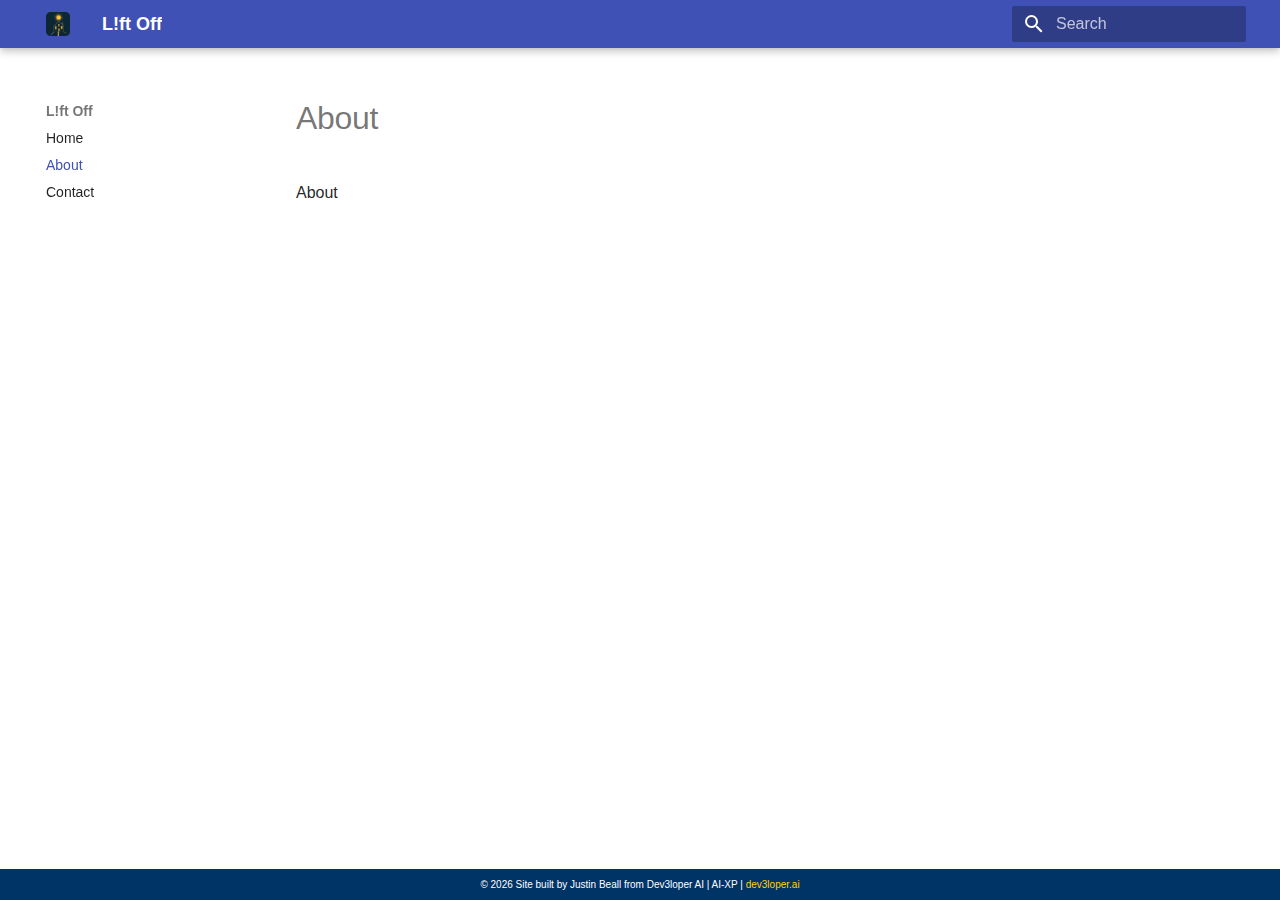
==== about/index.html @ d112f7d1 "Deployed b961b07 with MkDocs version: 1.6.1" ====
<!doctype html><html class=no-js lang=en><meta charset=utf-8><meta content="width=device-width,initial-scale=1" name=viewport><meta content=About name=description><meta content="Justin Beall" name=author><link href=https://dev3l.github.io/lift-off/about/ rel=canonical><link href=.. rel=prev><link href=../contact/ rel=next><link href=../images/favicon.png rel=icon><meta content="mkdocs-1.6.1, mkdocs-material-9.5.46" name=generator><title>About - L!ft Off</title><link href=../assets/stylesheets/main.6f8fc17f.min.css rel=stylesheet><link href=../assets/stylesheets/palette.06af60db.min.css rel=stylesheet><link crossorigin href=https://fonts.gstatic.com rel=preconnect><link href="https://fonts.googleapis.com/css?family=<tbd>:300,300i,400,400i,700,700i%7CRoboto+Mono:400,400i,700,700i&display=fallback" rel=stylesheet><style>:root{--md-text-font:"<tbd>";--md-code-font:"Roboto Mono"}</style><link href=../stylesheets/extra.css rel=stylesheet><script>__md_scope=new URL("..",location),__md_hash=e=>[...e].reduce(((e,_)=>(e<<5)-e+_.charCodeAt(0)),0),__md_get=(e,_=localStorage,t=__md_scope)=>JSON.parse(_.getItem(t.pathname+"."+e)),__md_set=(e,_,t=localStorage,a=__md_scope)=>{try{t.setItem(a.pathname+"."+e,JSON.stringify(_))}catch(e){}}</script><meta content=About name=title><link href=https://cdnjs.cloudflare.com/ajax/libs/font-awesome/6.4.2/css/all.min.css rel=stylesheet><meta content=website property=og:type><meta content=https://dev3l.github.io/lift-off/about property=og:url><meta content=About property=og:title><meta content=About property=og:description><meta content=summary_large_image property=twitter:card><meta content=https://dev3l.github.io/lift-off/about property=twitter:url><meta content=About property=twitter:title><meta content=About property=twitter:description><script type=application/ld+json>{"@context": "https://schema.org", "@type": "Article", "headline": "About", "image": [], "datePublished": "2024-11-29 05:18:40 -0500", "dateModified": "2024-11-29 05:18:40 -0500", "author": [{"@type": "Organization", "name": "Ultralytics", "url": "https://ultralytics.com/"}], "abstract": "About"}</script><body data-md-color-primary="<tbd>-(red,-pink,purple,deep-purple,indigo,blue,light-blue,cyan,teal,green,light-green,lime,yellow,amber,orange,deep-orange,brown,grey,blue-grey,black,-white)" data-md-color-scheme="<tbd>" data-md-color-accent=indigo dir=ltr><input autocomplete=off class=md-toggle data-md-toggle=drawer id=__drawer type=checkbox><input autocomplete=off class=md-toggle data-md-toggle=search id=__search type=checkbox><label class=md-overlay for=__drawer></label><div data-md-component=skip></div><div data-md-component=announce></div><header class="md-header md-header--shadow" data-md-component=header><nav class="md-header__inner md-grid" aria-label=Header><a aria-label="L!ft Off" class="md-header__button md-logo" title="L!ft Off" data-md-component=logo href=..> <img alt=logo src=../images/logo.png> </a><label class="md-header__button md-icon" for=__drawer><svg viewbox="0 0 24 24" xmlns=http://www.w3.org/2000/svg><path d="M3 6h18v2H3zm0 5h18v2H3zm0 5h18v2H3z"></path></svg></label><div class=md-header__title data-md-component=header-title><div class=md-header__ellipsis><div class=md-header__topic><span class=md-ellipsis> L!ft Off </span></div><div class=md-header__topic data-md-component=header-topic><span class=md-ellipsis> About </span></div></div></div><label class="md-header__button md-icon" for=__search><svg viewbox="0 0 24 24" xmlns=http://www.w3.org/2000/svg><path d="M9.5 3A6.5 6.5 0 0 1 16 9.5c0 1.61-.59 3.09-1.56 4.23l.27.27h.79l5 5-1.5 1.5-5-5v-.79l-.27-.27A6.52 6.52 0 0 1 9.5 16 6.5 6.5 0 0 1 3 9.5 6.5 6.5 0 0 1 9.5 3m0 2C7 5 5 7 5 9.5S7 14 9.5 14 14 12 14 9.5 12 5 9.5 5"></path></svg></label><div class=md-search data-md-component=search role=dialog><label class=md-search__overlay for=__search></label><div class=md-search__inner role=search><form class=md-search__form name=search><input aria-label=Search autocapitalize=off autocomplete=off autocorrect=off class=md-search__input data-md-component=search-query name=query placeholder=Search required spellcheck=false type=text><label class="md-search__icon md-icon" for=__search><svg viewbox="0 0 24 24" xmlns=http://www.w3.org/2000/svg><path d="M9.5 3A6.5 6.5 0 0 1 16 9.5c0 1.61-.59 3.09-1.56 4.23l.27.27h.79l5 5-1.5 1.5-5-5v-.79l-.27-.27A6.52 6.52 0 0 1 9.5 16 6.5 6.5 0 0 1 3 9.5 6.5 6.5 0 0 1 9.5 3m0 2C7 5 5 7 5 9.5S7 14 9.5 14 14 12 14 9.5 12 5 9.5 5"></path></svg> <svg viewbox="0 0 24 24" xmlns=http://www.w3.org/2000/svg><path d="M20 11v2H8l5.5 5.5-1.42 1.42L4.16 12l7.92-7.92L13.5 5.5 8 11z"></path></svg></label><nav aria-label=Search class=md-search__options><button class="md-search__icon md-icon" aria-label=Clear tabindex=-1 title=Clear type=reset><svg viewbox="0 0 24 24" xmlns=http://www.w3.org/2000/svg><path d="M19 6.41 17.59 5 12 10.59 6.41 5 5 6.41 10.59 12 5 17.59 6.41 19 12 13.41 17.59 19 19 17.59 13.41 12z"></path></svg></button></nav></form><div class=md-search__output><div class=md-search__scrollwrap data-md-scrollfix tabindex=0><div class=md-search-result data-md-component=search-result><div class=md-search-result__meta>Initializing search</div><ol class=md-search-result__list role=presentation></ol></div></div></div></div></div></nav></header><div class=md-container data-md-component=container><main class=md-main data-md-component=main><div class="md-main__inner md-grid"><div class="md-sidebar md-sidebar--primary" data-md-component=sidebar data-md-type=navigation><div class=md-sidebar__scrollwrap><div class=md-sidebar__inner><nav class="md-nav md-nav--primary" aria-label=Navigation data-md-level=0><label class=md-nav__title for=__drawer><a aria-label="L!ft Off" class="md-nav__button md-logo" title="L!ft Off" data-md-component=logo href=..> <img alt=logo src=../images/logo.png> </a> L!ft Off</label><ul class=md-nav__list data-md-scrollfix><li class=md-nav__item><a class=md-nav__link href=..> <span class=md-ellipsis> Home </span> </a><li class="md-nav__item md-nav__item--active"><input class="md-nav__toggle md-toggle" id=__toc type=checkbox> <a class="md-nav__link md-nav__link--active" href=./> <span class=md-ellipsis> About </span> </a><li class=md-nav__item><a class=md-nav__link href=../contact/> <span class=md-ellipsis> Contact </span> </a></ul></nav></div></div></div><div class="md-sidebar md-sidebar--secondary" data-md-component=sidebar data-md-type=toc><div class=md-sidebar__scrollwrap><div class=md-sidebar__inner><nav aria-label="Table of contents" class="md-nav md-nav--secondary"></nav></div></div></div><div class=md-content data-md-component=content><article class="md-content__inner md-typeset"><h1>About</h1><p>About<div class=share-buttons><button class="share-button hover-item" onclick="window.open('https://twitter.com/intent/tweet?url=https://dev3l.github.io/lift-off/about', 'TwitterShare', 'width=550,height=680,menubar=no,toolbar=no'); return false;"><i class="fa-brands fa-x-twitter"></i> Tweet</button><button class="share-button hover-item linkedin" onclick="window.open('https://www.linkedin.com/shareArticle?url=https://dev3l.github.io/lift-off/about', 'LinkedinShare', 'width=550,height=730,menubar=no,toolbar=no'); return false;"><i class="fa-brands fa-linkedin-in"></i> Share</button></div></article></div><script>var target=document.getElementById(location.hash.slice(1));target&&target.name&&(target.checked=target.name.startsWith("__tabbed_"))</script></div></main><footer class=md-footer><div class="md-footer-meta md-typeset"><div class="md-footer-meta__inner md-grid"><div class=md-copyright>Made with <a href=https://squidfunk.github.io/mkdocs-material/ rel=noopener target=_blank> Material for MkDocs </a></div></div></div></footer></div><div class=md-dialog data-md-component=dialog><div class="md-dialog__inner md-typeset"></div></div><script id=__config type=application/json>{"base": "..", "features": [], "search": "../assets/javascripts/workers/search.6ce7567c.min.js", "translations": {"clipboard.copied": "Copied to clipboard", "clipboard.copy": "Copy to clipboard", "search.result.more.one": "1 more on this page", "search.result.more.other": "# more on this page", "search.result.none": "No matching documents", "search.result.one": "1 matching document", "search.result.other": "# matching documents", "search.result.placeholder": "Type to start searching", "search.result.term.missing": "Missing", "select.version": "Select version"}}</script><script src=../assets/javascripts/bundle.83f73b43.min.js></script><script src=../overrides/footer.js></script>
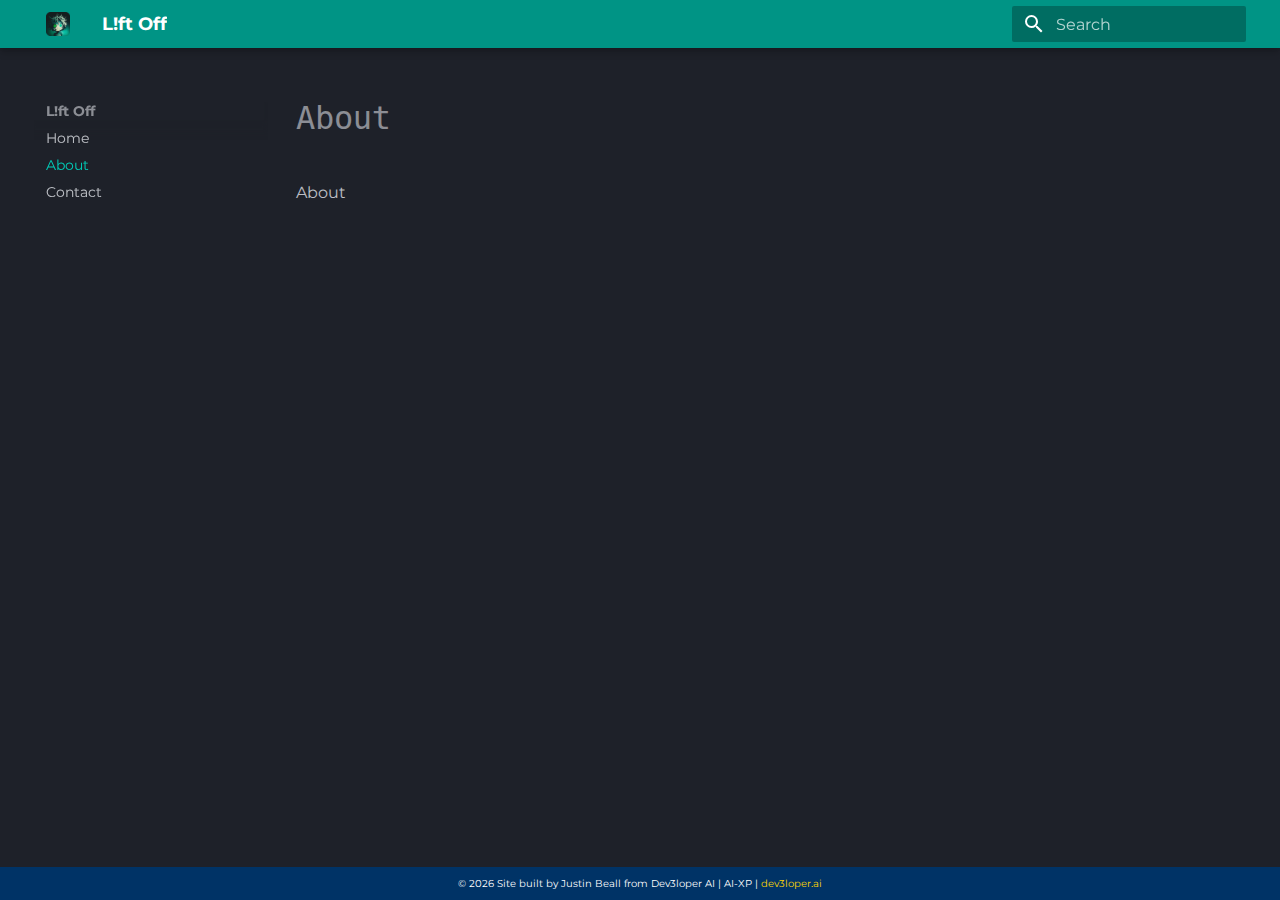
==== commit ba59ce24: "Deployed 72fd6d4 with MkDocs version: 1.6.1" ====
--- a/about/index.html
+++ b/about/index.html
@@ -1 +1 @@
-<!doctype html><html class=no-js lang=en><meta charset=utf-8><meta content="width=device-width,initial-scale=1" name=viewport><meta content=About name=description><meta content="Justin Beall" name=author><link href=https://dev3l.github.io/lift-off/about/ rel=canonical><link href=.. rel=prev><link href=../contact/ rel=next><link href=../images/favicon.png rel=icon><meta content="mkdocs-1.6.1, mkdocs-material-9.5.46" name=generator><title>About - L!ft Off</title><link href=../assets/stylesheets/main.6f8fc17f.min.css rel=stylesheet><link href=../assets/stylesheets/palette.06af60db.min.css rel=stylesheet><link crossorigin href=https://fonts.gstatic.com rel=preconnect><link href="https://fonts.googleapis.com/css?family=<tbd>:300,300i,400,400i,700,700i%7CRoboto+Mono:400,400i,700,700i&display=fallback" rel=stylesheet><style>:root{--md-text-font:"<tbd>";--md-code-font:"Roboto Mono"}</style><link href=../stylesheets/extra.css rel=stylesheet><script>__md_scope=new URL("..",location),__md_hash=e=>[...e].reduce(((e,_)=>(e<<5)-e+_.charCodeAt(0)),0),__md_get=(e,_=localStorage,t=__md_scope)=>JSON.parse(_.getItem(t.pathname+"."+e)),__md_set=(e,_,t=localStorage,a=__md_scope)=>{try{t.setItem(a.pathname+"."+e,JSON.stringify(_))}catch(e){}}</script><meta content=About name=title><link href=https://cdnjs.cloudflare.com/ajax/libs/font-awesome/6.4.2/css/all.min.css rel=stylesheet><meta content=website property=og:type><meta content=https://dev3l.github.io/lift-off/about property=og:url><meta content=About property=og:title><meta content=About property=og:description><meta content=summary_large_image property=twitter:card><meta content=https://dev3l.github.io/lift-off/about property=twitter:url><meta content=About property=twitter:title><meta content=About property=twitter:description><script type=application/ld+json>{"@context": "https://schema.org", "@type": "Article", "headline": "About", "image": [], "datePublished": "2024-11-29 05:18:40 -0500", "dateModified": "2024-11-29 05:18:40 -0500", "author": [{"@type": "Organization", "name": "Ultralytics", "url": "https://ultralytics.com/"}], "abstract": "About"}</script><body data-md-color-primary="<tbd>-(red,-pink,purple,deep-purple,indigo,blue,light-blue,cyan,teal,green,light-green,lime,yellow,amber,orange,deep-orange,brown,grey,blue-grey,black,-white)" data-md-color-scheme="<tbd>" data-md-color-accent=indigo dir=ltr><input autocomplete=off class=md-toggle data-md-toggle=drawer id=__drawer type=checkbox><input autocomplete=off class=md-toggle data-md-toggle=search id=__search type=checkbox><label class=md-overlay for=__drawer></label><div data-md-component=skip></div><div data-md-component=announce></div><header class="md-header md-header--shadow" data-md-component=header><nav class="md-header__inner md-grid" aria-label=Header><a aria-label="L!ft Off" class="md-header__button md-logo" title="L!ft Off" data-md-component=logo href=..> <img alt=logo src=../images/logo.png> </a><label class="md-header__button md-icon" for=__drawer><svg viewbox="0 0 24 24" xmlns=http://www.w3.org/2000/svg><path d="M3 6h18v2H3zm0 5h18v2H3zm0 5h18v2H3z"></path></svg></label><div class=md-header__title data-md-component=header-title><div class=md-header__ellipsis><div class=md-header__topic><span class=md-ellipsis> L!ft Off </span></div><div class=md-header__topic data-md-component=header-topic><span class=md-ellipsis> About </span></div></div></div><label class="md-header__button md-icon" for=__search><svg viewbox="0 0 24 24" xmlns=http://www.w3.org/2000/svg><path d="M9.5 3A6.5 6.5 0 0 1 16 9.5c0 1.61-.59 3.09-1.56 4.23l.27.27h.79l5 5-1.5 1.5-5-5v-.79l-.27-.27A6.52 6.52 0 0 1 9.5 16 6.5 6.5 0 0 1 3 9.5 6.5 6.5 0 0 1 9.5 3m0 2C7 5 5 7 5 9.5S7 14 9.5 14 14 12 14 9.5 12 5 9.5 5"></path></svg></label><div class=md-search data-md-component=search role=dialog><label class=md-search__overlay for=__search></label><div class=md-search__inner role=search><form class=md-search__form name=search><input aria-label=Search autocapitalize=off autocomplete=off autocorrect=off class=md-search__input data-md-component=search-query name=query placeholder=Search required spellcheck=false type=text><label class="md-search__icon md-icon" for=__search><svg viewbox="0 0 24 24" xmlns=http://www.w3.org/2000/svg><path d="M9.5 3A6.5 6.5 0 0 1 16 9.5c0 1.61-.59 3.09-1.56 4.23l.27.27h.79l5 5-1.5 1.5-5-5v-.79l-.27-.27A6.52 6.52 0 0 1 9.5 16 6.5 6.5 0 0 1 3 9.5 6.5 6.5 0 0 1 9.5 3m0 2C7 5 5 7 5 9.5S7 14 9.5 14 14 12 14 9.5 12 5 9.5 5"></path></svg> <svg viewbox="0 0 24 24" xmlns=http://www.w3.org/2000/svg><path d="M20 11v2H8l5.5 5.5-1.42 1.42L4.16 12l7.92-7.92L13.5 5.5 8 11z"></path></svg></label><nav aria-label=Search class=md-search__options><button class="md-search__icon md-icon" aria-label=Clear tabindex=-1 title=Clear type=reset><svg viewbox="0 0 24 24" xmlns=http://www.w3.org/2000/svg><path d="M19 6.41 17.59 5 12 10.59 6.41 5 5 6.41 10.59 12 5 17.59 6.41 19 12 13.41 17.59 19 19 17.59 13.41 12z"></path></svg></button></nav></form><div class=md-search__output><div class=md-search__scrollwrap data-md-scrollfix tabindex=0><div class=md-search-result data-md-component=search-result><div class=md-search-result__meta>Initializing search</div><ol class=md-search-result__list role=presentation></ol></div></div></div></div></div></nav></header><div class=md-container data-md-component=container><main class=md-main data-md-component=main><div class="md-main__inner md-grid"><div class="md-sidebar md-sidebar--primary" data-md-component=sidebar data-md-type=navigation><div class=md-sidebar__scrollwrap><div class=md-sidebar__inner><nav class="md-nav md-nav--primary" aria-label=Navigation data-md-level=0><label class=md-nav__title for=__drawer><a aria-label="L!ft Off" class="md-nav__button md-logo" title="L!ft Off" data-md-component=logo href=..> <img alt=logo src=../images/logo.png> </a> L!ft Off</label><ul class=md-nav__list data-md-scrollfix><li class=md-nav__item><a class=md-nav__link href=..> <span class=md-ellipsis> Home </span> </a><li class="md-nav__item md-nav__item--active"><input class="md-nav__toggle md-toggle" id=__toc type=checkbox> <a class="md-nav__link md-nav__link--active" href=./> <span class=md-ellipsis> About </span> </a><li class=md-nav__item><a class=md-nav__link href=../contact/> <span class=md-ellipsis> Contact </span> </a></ul></nav></div></div></div><div class="md-sidebar md-sidebar--secondary" data-md-component=sidebar data-md-type=toc><div class=md-sidebar__scrollwrap><div class=md-sidebar__inner><nav aria-label="Table of contents" class="md-nav md-nav--secondary"></nav></div></div></div><div class=md-content data-md-component=content><article class="md-content__inner md-typeset"><h1>About</h1><p>About<div class=share-buttons><button class="share-button hover-item" onclick="window.open('https://twitter.com/intent/tweet?url=https://dev3l.github.io/lift-off/about', 'TwitterShare', 'width=550,height=680,menubar=no,toolbar=no'); return false;"><i class="fa-brands fa-x-twitter"></i> Tweet</button><button class="share-button hover-item linkedin" onclick="window.open('https://www.linkedin.com/shareArticle?url=https://dev3l.github.io/lift-off/about', 'LinkedinShare', 'width=550,height=730,menubar=no,toolbar=no'); return false;"><i class="fa-brands fa-linkedin-in"></i> Share</button></div></article></div><script>var target=document.getElementById(location.hash.slice(1));target&&target.name&&(target.checked=target.name.startsWith("__tabbed_"))</script></div></main><footer class=md-footer><div class="md-footer-meta md-typeset"><div class="md-footer-meta__inner md-grid"><div class=md-copyright>Made with <a href=https://squidfunk.github.io/mkdocs-material/ rel=noopener target=_blank> Material for MkDocs </a></div></div></div></footer></div><div class=md-dialog data-md-component=dialog><div class="md-dialog__inner md-typeset"></div></div><script id=__config type=application/json>{"base": "..", "features": [], "search": "../assets/javascripts/workers/search.6ce7567c.min.js", "translations": {"clipboard.copied": "Copied to clipboard", "clipboard.copy": "Copy to clipboard", "search.result.more.one": "1 more on this page", "search.result.more.other": "# more on this page", "search.result.none": "No matching documents", "search.result.one": "1 matching document", "search.result.other": "# matching documents", "search.result.placeholder": "Type to start searching", "search.result.term.missing": "Missing", "select.version": "Select version"}}</script><script src=../assets/javascripts/bundle.83f73b43.min.js></script><script src=../overrides/footer.js></script>+<!doctype html><html class=no-js lang=en><meta charset=utf-8><meta content="width=device-width,initial-scale=1" name=viewport><meta content=About name=description><meta content="Justin Beall" name=author><link href=https://dev3l.github.io/lift-off/about/ rel=canonical><link href=.. rel=prev><link href=../contact/ rel=next><link href=../images/favicon.png rel=icon><meta content="mkdocs-1.6.1, mkdocs-material-9.5.46" name=generator><title>About - L!ft Off</title><link href=../assets/stylesheets/main.6f8fc17f.min.css rel=stylesheet><link href=../assets/stylesheets/palette.06af60db.min.css rel=stylesheet><link crossorigin href=https://fonts.gstatic.com rel=preconnect><link href="https://fonts.googleapis.com/css?family=Montserrat:300,300i,400,400i,700,700i%7CRoboto+Mono:400,400i,700,700i&display=fallback" rel=stylesheet><style>:root{--md-text-font:"Montserrat";--md-code-font:"Roboto Mono"}</style><link href=../stylesheets/extra.css rel=stylesheet><script>__md_scope=new URL("..",location),__md_hash=e=>[...e].reduce(((e,_)=>(e<<5)-e+_.charCodeAt(0)),0),__md_get=(e,_=localStorage,t=__md_scope)=>JSON.parse(_.getItem(t.pathname+"."+e)),__md_set=(e,_,t=localStorage,a=__md_scope)=>{try{t.setItem(a.pathname+"."+e,JSON.stringify(_))}catch(e){}}</script><meta content=About name=title><link href=https://cdnjs.cloudflare.com/ajax/libs/font-awesome/6.4.2/css/all.min.css rel=stylesheet><meta content=website property=og:type><meta content=https://dev3l.github.io/lift-off/about property=og:url><meta content=About property=og:title><meta content=About property=og:description><meta content=summary_large_image property=twitter:card><meta content=https://dev3l.github.io/lift-off/about property=twitter:url><meta content=About property=twitter:title><meta content=About property=twitter:description><script type=application/ld+json>{"@context": "https://schema.org", "@type": "Article", "headline": "About", "image": [], "datePublished": "2024-11-29 05:18:40 -0500", "dateModified": "2024-11-29 05:18:40 -0500", "author": [{"@type": "Organization", "name": "Ultralytics", "url": "https://ultralytics.com/"}], "abstract": "About"}</script><body data-md-color-accent=indigo data-md-color-primary=teal data-md-color-scheme=slate dir=ltr><input autocomplete=off class=md-toggle data-md-toggle=drawer id=__drawer type=checkbox><input autocomplete=off class=md-toggle data-md-toggle=search id=__search type=checkbox><label class=md-overlay for=__drawer></label><div data-md-component=skip></div><div data-md-component=announce></div><header class="md-header md-header--shadow" data-md-component=header><nav class="md-header__inner md-grid" aria-label=Header><a aria-label="L!ft Off" class="md-header__button md-logo" title="L!ft Off" data-md-component=logo href=..> <img alt=logo src=../images/logo.png> </a><label class="md-header__button md-icon" for=__drawer><svg viewbox="0 0 24 24" xmlns=http://www.w3.org/2000/svg><path d="M3 6h18v2H3zm0 5h18v2H3zm0 5h18v2H3z"></path></svg></label><div class=md-header__title data-md-component=header-title><div class=md-header__ellipsis><div class=md-header__topic><span class=md-ellipsis> L!ft Off </span></div><div class=md-header__topic data-md-component=header-topic><span class=md-ellipsis> About </span></div></div></div><label class="md-header__button md-icon" for=__search><svg viewbox="0 0 24 24" xmlns=http://www.w3.org/2000/svg><path d="M9.5 3A6.5 6.5 0 0 1 16 9.5c0 1.61-.59 3.09-1.56 4.23l.27.27h.79l5 5-1.5 1.5-5-5v-.79l-.27-.27A6.52 6.52 0 0 1 9.5 16 6.5 6.5 0 0 1 3 9.5 6.5 6.5 0 0 1 9.5 3m0 2C7 5 5 7 5 9.5S7 14 9.5 14 14 12 14 9.5 12 5 9.5 5"></path></svg></label><div class=md-search data-md-component=search role=dialog><label class=md-search__overlay for=__search></label><div class=md-search__inner role=search><form class=md-search__form name=search><input aria-label=Search autocapitalize=off autocomplete=off autocorrect=off class=md-search__input data-md-component=search-query name=query placeholder=Search required spellcheck=false type=text><label class="md-search__icon md-icon" for=__search><svg viewbox="0 0 24 24" xmlns=http://www.w3.org/2000/svg><path d="M9.5 3A6.5 6.5 0 0 1 16 9.5c0 1.61-.59 3.09-1.56 4.23l.27.27h.79l5 5-1.5 1.5-5-5v-.79l-.27-.27A6.52 6.52 0 0 1 9.5 16 6.5 6.5 0 0 1 3 9.5 6.5 6.5 0 0 1 9.5 3m0 2C7 5 5 7 5 9.5S7 14 9.5 14 14 12 14 9.5 12 5 9.5 5"></path></svg> <svg viewbox="0 0 24 24" xmlns=http://www.w3.org/2000/svg><path d="M20 11v2H8l5.5 5.5-1.42 1.42L4.16 12l7.92-7.92L13.5 5.5 8 11z"></path></svg></label><nav aria-label=Search class=md-search__options><button class="md-search__icon md-icon" aria-label=Clear tabindex=-1 title=Clear type=reset><svg viewbox="0 0 24 24" xmlns=http://www.w3.org/2000/svg><path d="M19 6.41 17.59 5 12 10.59 6.41 5 5 6.41 10.59 12 5 17.59 6.41 19 12 13.41 17.59 19 19 17.59 13.41 12z"></path></svg></button></nav></form><div class=md-search__output><div class=md-search__scrollwrap data-md-scrollfix tabindex=0><div class=md-search-result data-md-component=search-result><div class=md-search-result__meta>Initializing search</div><ol class=md-search-result__list role=presentation></ol></div></div></div></div></div></nav></header><div class=md-container data-md-component=container><main class=md-main data-md-component=main><div class="md-main__inner md-grid"><div class="md-sidebar md-sidebar--primary" data-md-component=sidebar data-md-type=navigation><div class=md-sidebar__scrollwrap><div class=md-sidebar__inner><nav class="md-nav md-nav--primary" aria-label=Navigation data-md-level=0><label class=md-nav__title for=__drawer><a aria-label="L!ft Off" class="md-nav__button md-logo" title="L!ft Off" data-md-component=logo href=..> <img alt=logo src=../images/logo.png> </a> L!ft Off</label><ul class=md-nav__list data-md-scrollfix><li class=md-nav__item><a class=md-nav__link href=..> <span class=md-ellipsis> Home </span> </a><li class="md-nav__item md-nav__item--active"><input class="md-nav__toggle md-toggle" id=__toc type=checkbox> <a class="md-nav__link md-nav__link--active" href=./> <span class=md-ellipsis> About </span> </a><li class=md-nav__item><a class=md-nav__link href=../contact/> <span class=md-ellipsis> Contact </span> </a></ul></nav></div></div></div><div class="md-sidebar md-sidebar--secondary" data-md-component=sidebar data-md-type=toc><div class=md-sidebar__scrollwrap><div class=md-sidebar__inner><nav aria-label="Table of contents" class="md-nav md-nav--secondary"></nav></div></div></div><div class=md-content data-md-component=content><article class="md-content__inner md-typeset"><h1>About</h1><p>About<div class=share-buttons><button class="share-button hover-item" onclick="window.open('https://twitter.com/intent/tweet?url=https://dev3l.github.io/lift-off/about', 'TwitterShare', 'width=550,height=680,menubar=no,toolbar=no'); return false;"><i class="fa-brands fa-x-twitter"></i> Tweet</button><button class="share-button hover-item linkedin" onclick="window.open('https://www.linkedin.com/shareArticle?url=https://dev3l.github.io/lift-off/about', 'LinkedinShare', 'width=550,height=730,menubar=no,toolbar=no'); return false;"><i class="fa-brands fa-linkedin-in"></i> Share</button></div></article></div><script>var target=document.getElementById(location.hash.slice(1));target&&target.name&&(target.checked=target.name.startsWith("__tabbed_"))</script></div></main><footer class=md-footer><div class="md-footer-meta md-typeset"><div class="md-footer-meta__inner md-grid"><div class=md-copyright>Made with <a href=https://squidfunk.github.io/mkdocs-material/ rel=noopener target=_blank> Material for MkDocs </a></div></div></div></footer></div><div class=md-dialog data-md-component=dialog><div class="md-dialog__inner md-typeset"></div></div><script id=__config type=application/json>{"base": "..", "features": [], "search": "../assets/javascripts/workers/search.6ce7567c.min.js", "translations": {"clipboard.copied": "Copied to clipboard", "clipboard.copy": "Copy to clipboard", "search.result.more.one": "1 more on this page", "search.result.more.other": "# more on this page", "search.result.none": "No matching documents", "search.result.one": "1 matching document", "search.result.other": "# matching documents", "search.result.placeholder": "Type to start searching", "search.result.term.missing": "Missing", "select.version": "Select version"}}</script><script src=../assets/javascripts/bundle.83f73b43.min.js></script><script src=../overrides/footer.js></script>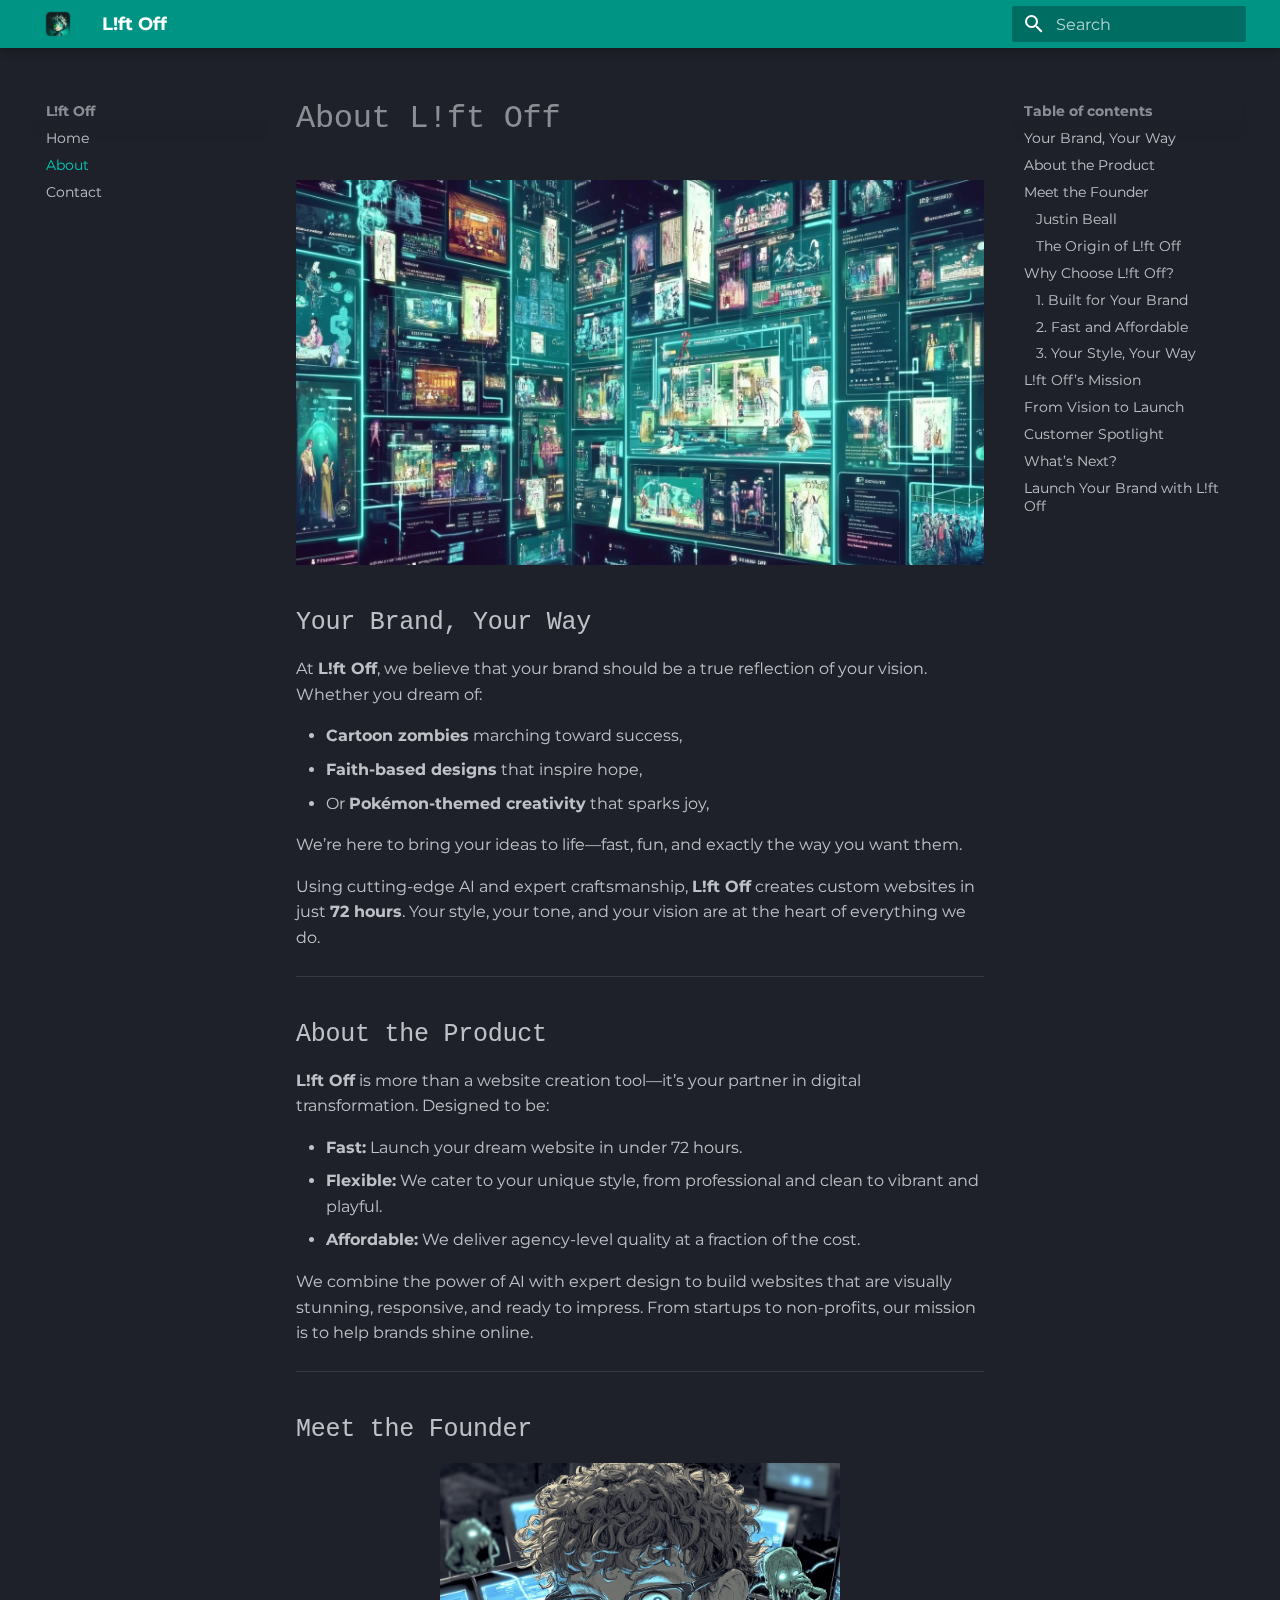
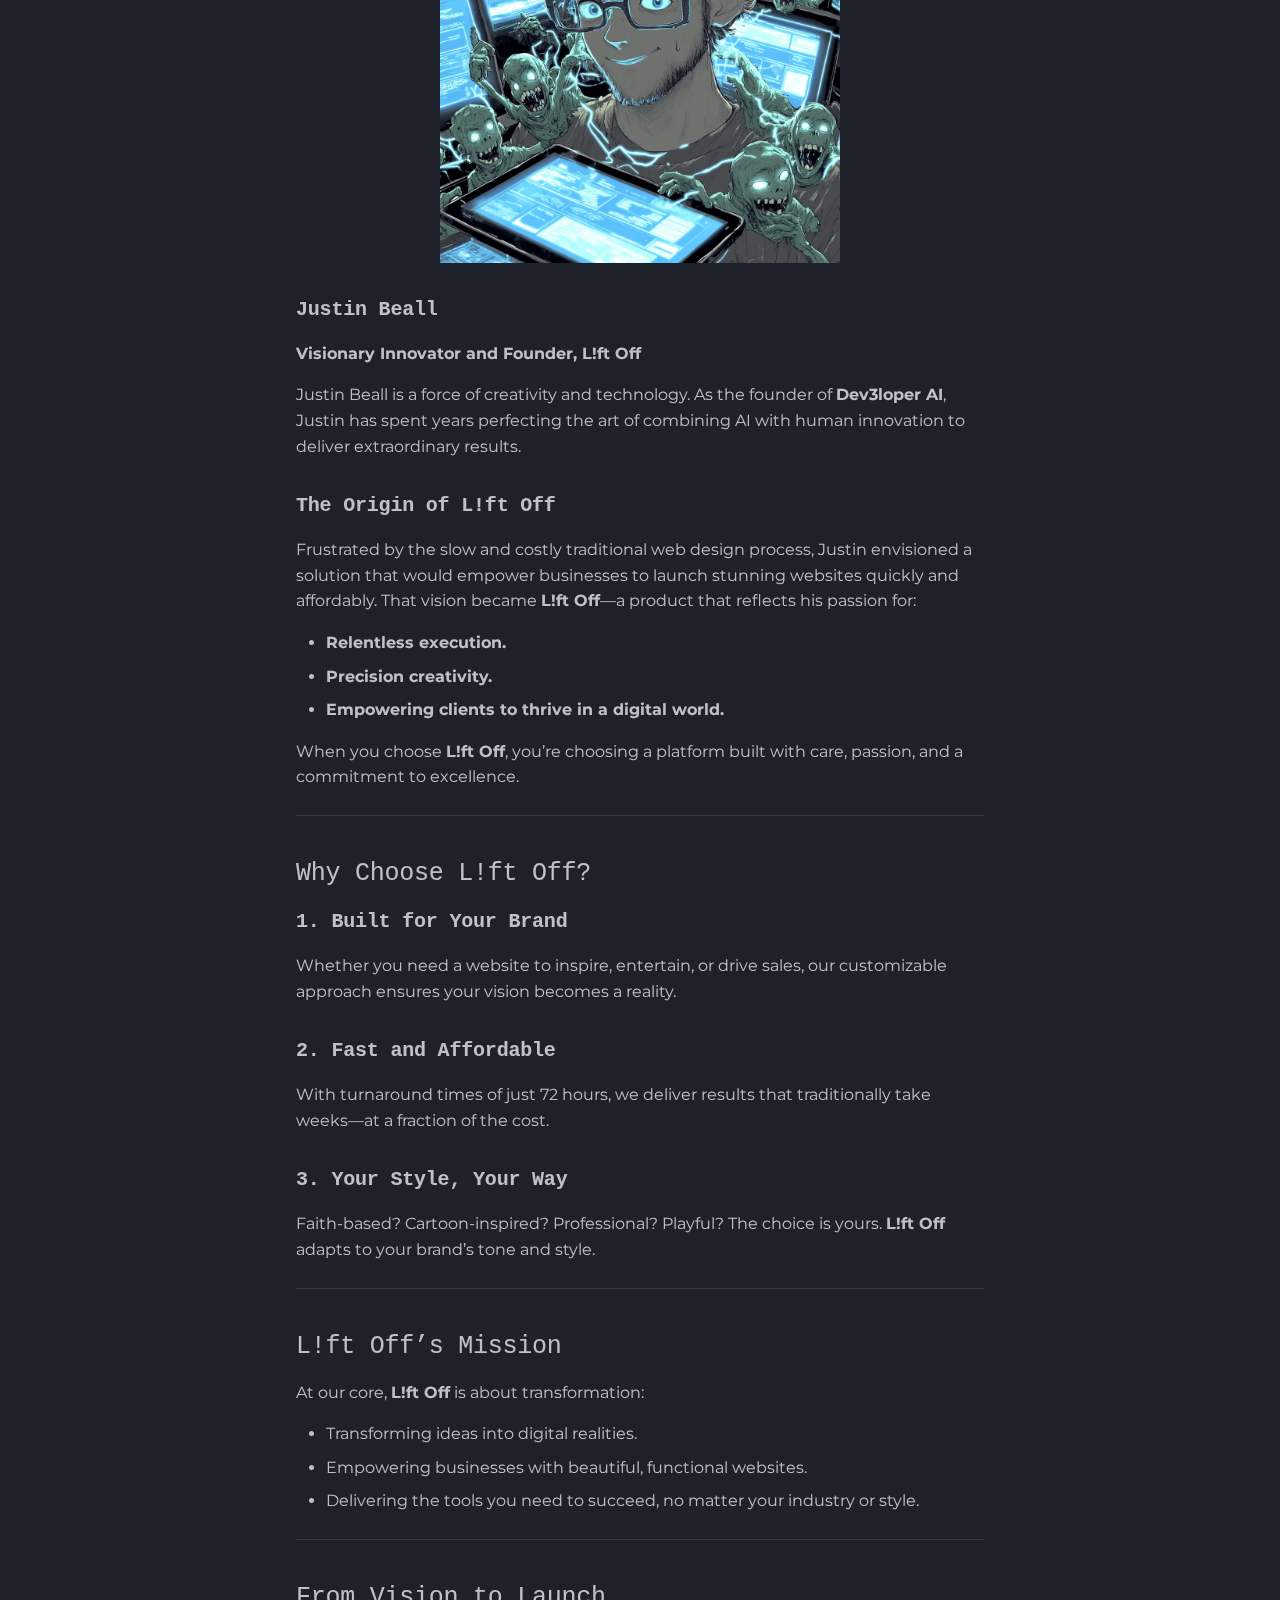
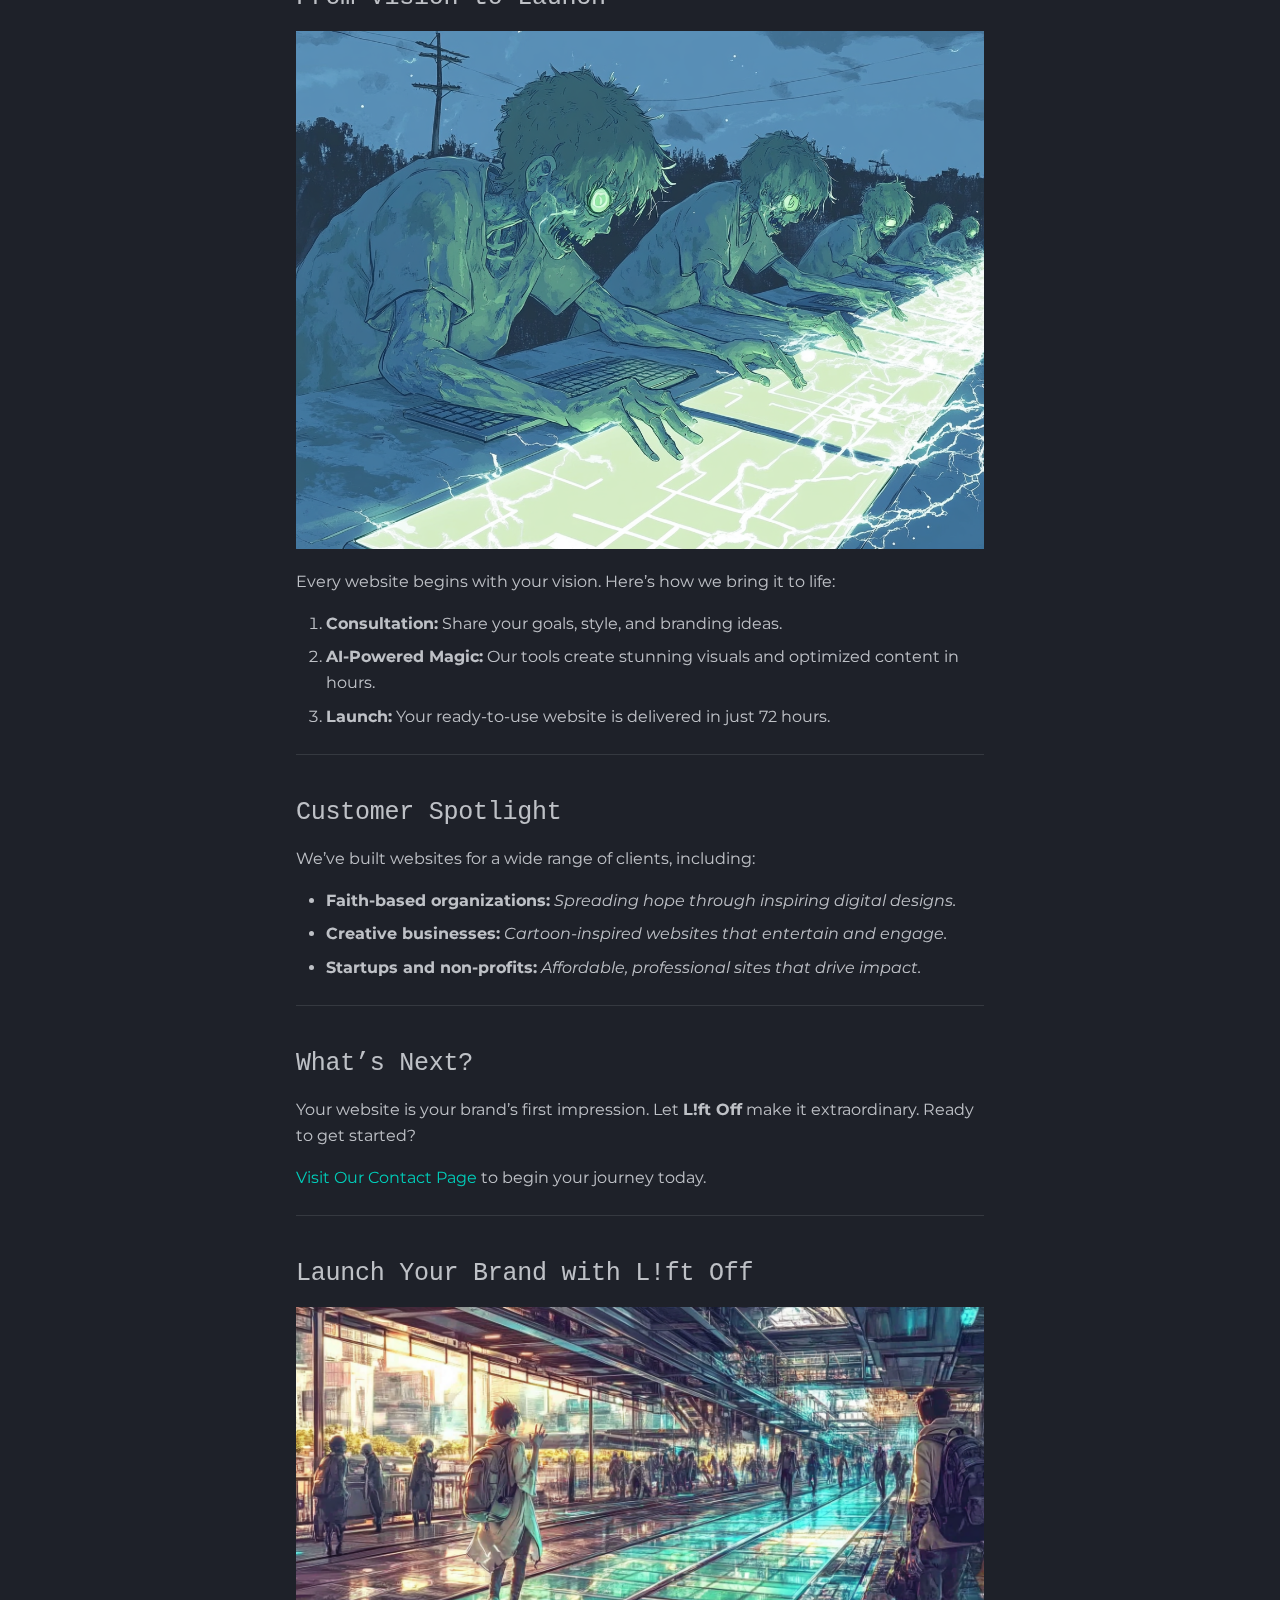
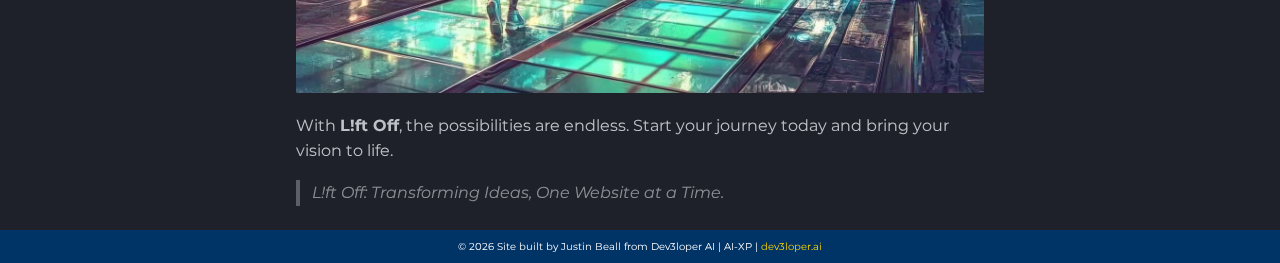
==== commit c63c2322: "Deployed 72fd6d4 with MkDocs version: 1.6.1" ====
--- a/about/index.html
+++ b/about/index.html
@@ -1 +1 @@
-<!doctype html><html class=no-js lang=en><meta charset=utf-8><meta content="width=device-width,initial-scale=1" name=viewport><meta content=About name=description><meta content="Justin Beall" name=author><link href=https://dev3l.github.io/lift-off/about/ rel=canonical><link href=.. rel=prev><link href=../contact/ rel=next><link href=../images/favicon.png rel=icon><meta content="mkdocs-1.6.1, mkdocs-material-9.5.46" name=generator><title>About - L!ft Off</title><link href=../assets/stylesheets/main.6f8fc17f.min.css rel=stylesheet><link href=../assets/stylesheets/palette.06af60db.min.css rel=stylesheet><link crossorigin href=https://fonts.gstatic.com rel=preconnect><link href="https://fonts.googleapis.com/css?family=Montserrat:300,300i,400,400i,700,700i%7CRoboto+Mono:400,400i,700,700i&display=fallback" rel=stylesheet><style>:root{--md-text-font:"Montserrat";--md-code-font:"Roboto Mono"}</style><link href=../stylesheets/extra.css rel=stylesheet><script>__md_scope=new URL("..",location),__md_hash=e=>[...e].reduce(((e,_)=>(e<<5)-e+_.charCodeAt(0)),0),__md_get=(e,_=localStorage,t=__md_scope)=>JSON.parse(_.getItem(t.pathname+"."+e)),__md_set=(e,_,t=localStorage,a=__md_scope)=>{try{t.setItem(a.pathname+"."+e,JSON.stringify(_))}catch(e){}}</script><meta content=About name=title><link href=https://cdnjs.cloudflare.com/ajax/libs/font-awesome/6.4.2/css/all.min.css rel=stylesheet><meta content=website property=og:type><meta content=https://dev3l.github.io/lift-off/about property=og:url><meta content=About property=og:title><meta content=About property=og:description><meta content=summary_large_image property=twitter:card><meta content=https://dev3l.github.io/lift-off/about property=twitter:url><meta content=About property=twitter:title><meta content=About property=twitter:description><script type=application/ld+json>{"@context": "https://schema.org", "@type": "Article", "headline": "About", "image": [], "datePublished": "2024-11-29 05:18:40 -0500", "dateModified": "2024-11-29 05:18:40 -0500", "author": [{"@type": "Organization", "name": "Ultralytics", "url": "https://ultralytics.com/"}], "abstract": "About"}</script><body data-md-color-accent=indigo data-md-color-primary=teal data-md-color-scheme=slate dir=ltr><input autocomplete=off class=md-toggle data-md-toggle=drawer id=__drawer type=checkbox><input autocomplete=off class=md-toggle data-md-toggle=search id=__search type=checkbox><label class=md-overlay for=__drawer></label><div data-md-component=skip></div><div data-md-component=announce></div><header class="md-header md-header--shadow" data-md-component=header><nav class="md-header__inner md-grid" aria-label=Header><a aria-label="L!ft Off" class="md-header__button md-logo" title="L!ft Off" data-md-component=logo href=..> <img alt=logo src=../images/logo.png> </a><label class="md-header__button md-icon" for=__drawer><svg viewbox="0 0 24 24" xmlns=http://www.w3.org/2000/svg><path d="M3 6h18v2H3zm0 5h18v2H3zm0 5h18v2H3z"></path></svg></label><div class=md-header__title data-md-component=header-title><div class=md-header__ellipsis><div class=md-header__topic><span class=md-ellipsis> L!ft Off </span></div><div class=md-header__topic data-md-component=header-topic><span class=md-ellipsis> About </span></div></div></div><label class="md-header__button md-icon" for=__search><svg viewbox="0 0 24 24" xmlns=http://www.w3.org/2000/svg><path d="M9.5 3A6.5 6.5 0 0 1 16 9.5c0 1.61-.59 3.09-1.56 4.23l.27.27h.79l5 5-1.5 1.5-5-5v-.79l-.27-.27A6.52 6.52 0 0 1 9.5 16 6.5 6.5 0 0 1 3 9.5 6.5 6.5 0 0 1 9.5 3m0 2C7 5 5 7 5 9.5S7 14 9.5 14 14 12 14 9.5 12 5 9.5 5"></path></svg></label><div class=md-search data-md-component=search role=dialog><label class=md-search__overlay for=__search></label><div class=md-search__inner role=search><form class=md-search__form name=search><input aria-label=Search autocapitalize=off autocomplete=off autocorrect=off class=md-search__input data-md-component=search-query name=query placeholder=Search required spellcheck=false type=text><label class="md-search__icon md-icon" for=__search><svg viewbox="0 0 24 24" xmlns=http://www.w3.org/2000/svg><path d="M9.5 3A6.5 6.5 0 0 1 16 9.5c0 1.61-.59 3.09-1.56 4.23l.27.27h.79l5 5-1.5 1.5-5-5v-.79l-.27-.27A6.52 6.52 0 0 1 9.5 16 6.5 6.5 0 0 1 3 9.5 6.5 6.5 0 0 1 9.5 3m0 2C7 5 5 7 5 9.5S7 14 9.5 14 14 12 14 9.5 12 5 9.5 5"></path></svg> <svg viewbox="0 0 24 24" xmlns=http://www.w3.org/2000/svg><path d="M20 11v2H8l5.5 5.5-1.42 1.42L4.16 12l7.92-7.92L13.5 5.5 8 11z"></path></svg></label><nav aria-label=Search class=md-search__options><button class="md-search__icon md-icon" aria-label=Clear tabindex=-1 title=Clear type=reset><svg viewbox="0 0 24 24" xmlns=http://www.w3.org/2000/svg><path d="M19 6.41 17.59 5 12 10.59 6.41 5 5 6.41 10.59 12 5 17.59 6.41 19 12 13.41 17.59 19 19 17.59 13.41 12z"></path></svg></button></nav></form><div class=md-search__output><div class=md-search__scrollwrap data-md-scrollfix tabindex=0><div class=md-search-result data-md-component=search-result><div class=md-search-result__meta>Initializing search</div><ol class=md-search-result__list role=presentation></ol></div></div></div></div></div></nav></header><div class=md-container data-md-component=container><main class=md-main data-md-component=main><div class="md-main__inner md-grid"><div class="md-sidebar md-sidebar--primary" data-md-component=sidebar data-md-type=navigation><div class=md-sidebar__scrollwrap><div class=md-sidebar__inner><nav class="md-nav md-nav--primary" aria-label=Navigation data-md-level=0><label class=md-nav__title for=__drawer><a aria-label="L!ft Off" class="md-nav__button md-logo" title="L!ft Off" data-md-component=logo href=..> <img alt=logo src=../images/logo.png> </a> L!ft Off</label><ul class=md-nav__list data-md-scrollfix><li class=md-nav__item><a class=md-nav__link href=..> <span class=md-ellipsis> Home </span> </a><li class="md-nav__item md-nav__item--active"><input class="md-nav__toggle md-toggle" id=__toc type=checkbox> <a class="md-nav__link md-nav__link--active" href=./> <span class=md-ellipsis> About </span> </a><li class=md-nav__item><a class=md-nav__link href=../contact/> <span class=md-ellipsis> Contact </span> </a></ul></nav></div></div></div><div class="md-sidebar md-sidebar--secondary" data-md-component=sidebar data-md-type=toc><div class=md-sidebar__scrollwrap><div class=md-sidebar__inner><nav aria-label="Table of contents" class="md-nav md-nav--secondary"></nav></div></div></div><div class=md-content data-md-component=content><article class="md-content__inner md-typeset"><h1>About</h1><p>About<div class=share-buttons><button class="share-button hover-item" onclick="window.open('https://twitter.com/intent/tweet?url=https://dev3l.github.io/lift-off/about', 'TwitterShare', 'width=550,height=680,menubar=no,toolbar=no'); return false;"><i class="fa-brands fa-x-twitter"></i> Tweet</button><button class="share-button hover-item linkedin" onclick="window.open('https://www.linkedin.com/shareArticle?url=https://dev3l.github.io/lift-off/about', 'LinkedinShare', 'width=550,height=730,menubar=no,toolbar=no'); return false;"><i class="fa-brands fa-linkedin-in"></i> Share</button></div></article></div><script>var target=document.getElementById(location.hash.slice(1));target&&target.name&&(target.checked=target.name.startsWith("__tabbed_"))</script></div></main><footer class=md-footer><div class="md-footer-meta md-typeset"><div class="md-footer-meta__inner md-grid"><div class=md-copyright>Made with <a href=https://squidfunk.github.io/mkdocs-material/ rel=noopener target=_blank> Material for MkDocs </a></div></div></div></footer></div><div class=md-dialog data-md-component=dialog><div class="md-dialog__inner md-typeset"></div></div><script id=__config type=application/json>{"base": "..", "features": [], "search": "../assets/javascripts/workers/search.6ce7567c.min.js", "translations": {"clipboard.copied": "Copied to clipboard", "clipboard.copy": "Copy to clipboard", "search.result.more.one": "1 more on this page", "search.result.more.other": "# more on this page", "search.result.none": "No matching documents", "search.result.one": "1 matching document", "search.result.other": "# matching documents", "search.result.placeholder": "Type to start searching", "search.result.term.missing": "Missing", "select.version": "Select version"}}</script><script src=../assets/javascripts/bundle.83f73b43.min.js></script><script src=../overrides/footer.js></script>+<!doctype html><html class=no-js lang=en><meta charset=utf-8><meta content="width=device-width,initial-scale=1" name=viewport><meta content="Learn about L!ft Off—an AI-powered website creation service delivering stunning, customized results in just 72 hours." name=description><meta content="Justin Beall" name=author><link href=https://dev3l.github.io/lift-off/about/ rel=canonical><link href=.. rel=prev><link href=../contact/ rel=next><link href=../images/favicon.png rel=icon><meta content="mkdocs-1.6.1, mkdocs-material-9.5.46" name=generator><title>About L!ft Off - L!ft Off</title><link href=../assets/stylesheets/main.6f8fc17f.min.css rel=stylesheet><link href=../assets/stylesheets/palette.06af60db.min.css rel=stylesheet><link crossorigin href=https://fonts.gstatic.com rel=preconnect><link href="https://fonts.googleapis.com/css?family=Montserrat:300,300i,400,400i,700,700i%7CRoboto+Mono:400,400i,700,700i&display=fallback" rel=stylesheet><style>:root{--md-text-font:"Montserrat";--md-code-font:"Roboto Mono"}</style><link href=../stylesheets/extra.css rel=stylesheet><script>__md_scope=new URL("..",location),__md_hash=e=>[...e].reduce(((e,_)=>(e<<5)-e+_.charCodeAt(0)),0),__md_get=(e,_=localStorage,t=__md_scope)=>JSON.parse(_.getItem(t.pathname+"."+e)),__md_set=(e,_,t=localStorage,a=__md_scope)=>{try{t.setItem(a.pathname+"."+e,JSON.stringify(_))}catch(e){}}</script><meta content=About name=title><link href=https://cdnjs.cloudflare.com/ajax/libs/font-awesome/6.4.2/css/all.min.css rel=stylesheet><meta content="L!ft Off about AI website creation fast website solutions Dev3loper AI story custom website design Justin Beall" name=keywords><meta content=website property=og:type><meta content=https://dev3l.github.io/lift-off/about property=og:url><meta content=About property=og:title><meta content="Learn about L!ft Off—an AI-powered website creation service delivering stunning, customized results in just 72 hours." property=og:description><meta content=../images/about/lift-off-about-banner.png property=og:image><meta content=summary_large_image property=twitter:card><meta content=https://dev3l.github.io/lift-off/about property=twitter:url><meta content=About property=twitter:title><meta content="Learn about L!ft Off—an AI-powered website creation service delivering stunning, customized results in just 72 hours." property=twitter:description><meta content=../images/about/lift-off-about-banner.png property=twitter:image><script type=application/ld+json>{"@context": "https://schema.org", "@type": "Article", "headline": "About", "image": ["../images/about/lift-off-about-banner.png"], "datePublished": "2024-11-29 05:18:40 -0500", "dateModified": "2024-11-29 05:18:40 -0500", "author": [{"@type": "Organization", "name": "Ultralytics", "url": "https://ultralytics.com/"}], "abstract": "Learn about L!ft Off\u2014an AI-powered website creation service delivering stunning, customized results in just 72 hours."}</script><body data-md-color-accent=indigo data-md-color-primary=teal data-md-color-scheme=slate dir=ltr><input autocomplete=off class=md-toggle data-md-toggle=drawer id=__drawer type=checkbox><input autocomplete=off class=md-toggle data-md-toggle=search id=__search type=checkbox><label class=md-overlay for=__drawer></label><div data-md-component=skip><a class=md-skip href=#about-lft-off> Skip to content </a></div><div data-md-component=announce></div><header class="md-header md-header--shadow" data-md-component=header><nav class="md-header__inner md-grid" aria-label=Header><a aria-label="L!ft Off" class="md-header__button md-logo" title="L!ft Off" data-md-component=logo href=..> <img alt=logo src=../images/logo.png> </a><label class="md-header__button md-icon" for=__drawer><svg viewbox="0 0 24 24" xmlns=http://www.w3.org/2000/svg><path d="M3 6h18v2H3zm0 5h18v2H3zm0 5h18v2H3z"></path></svg></label><div class=md-header__title data-md-component=header-title><div class=md-header__ellipsis><div class=md-header__topic><span class=md-ellipsis> L!ft Off </span></div><div class=md-header__topic data-md-component=header-topic><span class=md-ellipsis> About L!ft Off </span></div></div></div><label class="md-header__button md-icon" for=__search><svg viewbox="0 0 24 24" xmlns=http://www.w3.org/2000/svg><path d="M9.5 3A6.5 6.5 0 0 1 16 9.5c0 1.61-.59 3.09-1.56 4.23l.27.27h.79l5 5-1.5 1.5-5-5v-.79l-.27-.27A6.52 6.52 0 0 1 9.5 16 6.5 6.5 0 0 1 3 9.5 6.5 6.5 0 0 1 9.5 3m0 2C7 5 5 7 5 9.5S7 14 9.5 14 14 12 14 9.5 12 5 9.5 5"></path></svg></label><div class=md-search data-md-component=search role=dialog><label class=md-search__overlay for=__search></label><div class=md-search__inner role=search><form class=md-search__form name=search><input aria-label=Search autocapitalize=off autocomplete=off autocorrect=off class=md-search__input data-md-component=search-query name=query placeholder=Search required spellcheck=false type=text><label class="md-search__icon md-icon" for=__search><svg viewbox="0 0 24 24" xmlns=http://www.w3.org/2000/svg><path d="M9.5 3A6.5 6.5 0 0 1 16 9.5c0 1.61-.59 3.09-1.56 4.23l.27.27h.79l5 5-1.5 1.5-5-5v-.79l-.27-.27A6.52 6.52 0 0 1 9.5 16 6.5 6.5 0 0 1 3 9.5 6.5 6.5 0 0 1 9.5 3m0 2C7 5 5 7 5 9.5S7 14 9.5 14 14 12 14 9.5 12 5 9.5 5"></path></svg> <svg viewbox="0 0 24 24" xmlns=http://www.w3.org/2000/svg><path d="M20 11v2H8l5.5 5.5-1.42 1.42L4.16 12l7.92-7.92L13.5 5.5 8 11z"></path></svg></label><nav aria-label=Search class=md-search__options><button class="md-search__icon md-icon" aria-label=Clear tabindex=-1 title=Clear type=reset><svg viewbox="0 0 24 24" xmlns=http://www.w3.org/2000/svg><path d="M19 6.41 17.59 5 12 10.59 6.41 5 5 6.41 10.59 12 5 17.59 6.41 19 12 13.41 17.59 19 19 17.59 13.41 12z"></path></svg></button></nav></form><div class=md-search__output><div class=md-search__scrollwrap data-md-scrollfix tabindex=0><div class=md-search-result data-md-component=search-result><div class=md-search-result__meta>Initializing search</div><ol class=md-search-result__list role=presentation></ol></div></div></div></div></div></nav></header><div class=md-container data-md-component=container><main class=md-main data-md-component=main><div class="md-main__inner md-grid"><div class="md-sidebar md-sidebar--primary" data-md-component=sidebar data-md-type=navigation><div class=md-sidebar__scrollwrap><div class=md-sidebar__inner><nav class="md-nav md-nav--primary" aria-label=Navigation data-md-level=0><label class=md-nav__title for=__drawer><a aria-label="L!ft Off" class="md-nav__button md-logo" title="L!ft Off" data-md-component=logo href=..> <img alt=logo src=../images/logo.png> </a> L!ft Off</label><ul class=md-nav__list data-md-scrollfix><li class=md-nav__item><a class=md-nav__link href=..> <span class=md-ellipsis> Home </span> </a><li class="md-nav__item md-nav__item--active"><input class="md-nav__toggle md-toggle" id=__toc type=checkbox> <label class="md-nav__link md-nav__link--active" for=__toc><span class=md-ellipsis> About </span> <span class="md-nav__icon md-icon"></span></label> <a class="md-nav__link md-nav__link--active" href=./> <span class=md-ellipsis> About </span> </a> <nav aria-label="Table of contents" class="md-nav md-nav--secondary"><label class=md-nav__title for=__toc><span class="md-nav__icon md-icon"></span> Table of contents</label><ul class=md-nav__list data-md-component=toc data-md-scrollfix><li class=md-nav__item><a class=md-nav__link href=#your-brand-your-way> <span class=md-ellipsis> Your Brand, Your Way </span> </a><li class=md-nav__item><a class=md-nav__link href=#about-the-product> <span class=md-ellipsis> About the Product </span> </a><li class=md-nav__item><a class=md-nav__link href=#meet-the-founder> <span class=md-ellipsis> Meet the Founder </span> </a> <nav aria-label="Meet the Founder" class=md-nav><ul class=md-nav__list><li class=md-nav__item><a class=md-nav__link href=#justin-beall> <span class=md-ellipsis> Justin Beall </span> </a><li class=md-nav__item><a class=md-nav__link href=#the-origin-of-lft-off> <span class=md-ellipsis> The Origin of L!ft Off </span> </a></ul></nav><li class=md-nav__item><a class=md-nav__link href=#why-choose-lft-off> <span class=md-ellipsis> Why Choose L!ft Off? </span> </a> <nav aria-label="Why Choose L!ft Off?" class=md-nav><ul class=md-nav__list><li class=md-nav__item><a class=md-nav__link href=#1-built-for-your-brand> <span class=md-ellipsis> 1. Built for Your Brand </span> </a><li class=md-nav__item><a class=md-nav__link href=#2-fast-and-affordable> <span class=md-ellipsis> 2. Fast and Affordable </span> </a><li class=md-nav__item><a class=md-nav__link href=#3-your-style-your-way> <span class=md-ellipsis> 3. Your Style, Your Way </span> </a></ul></nav><li class=md-nav__item><a class=md-nav__link href=#lft-offs-mission> <span class=md-ellipsis> L!ft Off’s Mission </span> </a><li class=md-nav__item><a class=md-nav__link href=#from-vision-to-launch> <span class=md-ellipsis> From Vision to Launch </span> </a><li class=md-nav__item><a class=md-nav__link href=#customer-spotlight> <span class=md-ellipsis> Customer Spotlight </span> </a><li class=md-nav__item><a class=md-nav__link href=#whats-next> <span class=md-ellipsis> What’s Next? </span> </a><li class=md-nav__item><a class=md-nav__link href=#launch-your-brand-with-lft-off> <span class=md-ellipsis> Launch Your Brand with L!ft Off </span> </a></ul></nav><li class=md-nav__item><a class=md-nav__link href=../contact/> <span class=md-ellipsis> Contact </span> </a></ul></nav></div></div></div><div class="md-sidebar md-sidebar--secondary" data-md-component=sidebar data-md-type=toc><div class=md-sidebar__scrollwrap><div class=md-sidebar__inner><nav aria-label="Table of contents" class="md-nav md-nav--secondary"><label class=md-nav__title for=__toc><span class="md-nav__icon md-icon"></span> Table of contents</label><ul class=md-nav__list data-md-component=toc data-md-scrollfix><li class=md-nav__item><a class=md-nav__link href=#your-brand-your-way> <span class=md-ellipsis> Your Brand, Your Way </span> </a><li class=md-nav__item><a class=md-nav__link href=#about-the-product> <span class=md-ellipsis> About the Product </span> </a><li class=md-nav__item><a class=md-nav__link href=#meet-the-founder> <span class=md-ellipsis> Meet the Founder </span> </a> <nav aria-label="Meet the Founder" class=md-nav><ul class=md-nav__list><li class=md-nav__item><a class=md-nav__link href=#justin-beall> <span class=md-ellipsis> Justin Beall </span> </a><li class=md-nav__item><a class=md-nav__link href=#the-origin-of-lft-off> <span class=md-ellipsis> The Origin of L!ft Off </span> </a></ul></nav><li class=md-nav__item><a class=md-nav__link href=#why-choose-lft-off> <span class=md-ellipsis> Why Choose L!ft Off? </span> </a> <nav aria-label="Why Choose L!ft Off?" class=md-nav><ul class=md-nav__list><li class=md-nav__item><a class=md-nav__link href=#1-built-for-your-brand> <span class=md-ellipsis> 1. Built for Your Brand </span> </a><li class=md-nav__item><a class=md-nav__link href=#2-fast-and-affordable> <span class=md-ellipsis> 2. Fast and Affordable </span> </a><li class=md-nav__item><a class=md-nav__link href=#3-your-style-your-way> <span class=md-ellipsis> 3. Your Style, Your Way </span> </a></ul></nav><li class=md-nav__item><a class=md-nav__link href=#lft-offs-mission> <span class=md-ellipsis> L!ft Off’s Mission </span> </a><li class=md-nav__item><a class=md-nav__link href=#from-vision-to-launch> <span class=md-ellipsis> From Vision to Launch </span> </a><li class=md-nav__item><a class=md-nav__link href=#customer-spotlight> <span class=md-ellipsis> Customer Spotlight </span> </a><li class=md-nav__item><a class=md-nav__link href=#whats-next> <span class=md-ellipsis> What’s Next? </span> </a><li class=md-nav__item><a class=md-nav__link href=#launch-your-brand-with-lft-off> <span class=md-ellipsis> Launch Your Brand with L!ft Off </span> </a></ul></nav></div></div></div><div class=md-content data-md-component=content><article class="md-content__inner md-typeset"><h1 id=about-lft-off>About L!ft Off<a title="Permanent link" class=headerlink href=#about-lft-off>¶</a></h1><p><img alt="A glowing digital skyline representing L!ft Off's mission to bring brands to life" style="width:100%;max-width:800px;margin:auto auto 20px;display:block" src=../images/about/lift-off-about-banner.png><h2 id=your-brand-your-way><strong>Your Brand, Your Way</strong><a title="Permanent link" class=headerlink href=#your-brand-your-way>¶</a></h2><p>At <strong>L!ft Off</strong>, we believe that your brand should be a true reflection of your vision. Whether you dream of:<ul><li><strong>Cartoon zombies</strong> marching toward success,<li><strong>Faith-based designs</strong> that inspire hope,<li>Or <strong>Pokémon-themed creativity</strong> that sparks joy,</ul><p>We’re here to bring your ideas to life—fast, fun, and exactly the way you want them.<p>Using cutting-edge AI and expert craftsmanship, <strong>L!ft Off</strong> creates custom websites in just <strong>72 hours</strong>. Your style, your tone, and your vision are at the heart of everything we do.<hr><h2 id=about-the-product><strong>About the Product</strong><a title="Permanent link" class=headerlink href=#about-the-product>¶</a></h2><p><strong>L!ft Off</strong> is more than a website creation tool—it’s your partner in digital transformation. Designed to be:<ul><li><strong>Fast:</strong> Launch your dream website in under 72 hours.<li><strong>Flexible:</strong> We cater to your unique style, from professional and clean to vibrant and playful.<li><strong>Affordable:</strong> We deliver agency-level quality at a fraction of the cost.</ul><p>We combine the power of AI with expert design to build websites that are visually stunning, responsive, and ready to impress. From startups to non-profits, our mission is to help brands shine online.<hr><h2 id=meet-the-founder><strong>Meet the Founder</strong><a title="Permanent link" class=headerlink href=#meet-the-founder>¶</a></h2><p><img alt="Portrait of Justin Beall, founder of L!ft Off" style="width:100%;max-width:400px;margin:auto auto 20px;display:block" src=../images/about/justin-beall-portrait.png><h3 id=justin-beall><strong>Justin Beall</strong><a title="Permanent link" class=headerlink href=#justin-beall>¶</a></h3><p><strong>Visionary Innovator and Founder, L!ft Off</strong><p>Justin Beall is a force of creativity and technology. As the founder of <strong>Dev3loper AI</strong>, Justin has spent years perfecting the art of combining AI with human innovation to deliver extraordinary results.<h3 id=the-origin-of-lft-off><strong>The Origin of L!ft Off</strong><a title="Permanent link" class=headerlink href=#the-origin-of-lft-off>¶</a></h3><p>Frustrated by the slow and costly traditional web design process, Justin envisioned a solution that would empower businesses to launch stunning websites quickly and affordably. That vision became <strong>L!ft Off</strong>—a product that reflects his passion for:<ul><li><strong>Relentless execution.</strong><li><strong>Precision creativity.</strong><li><strong>Empowering clients to thrive in a digital world.</strong></ul><p>When you choose <strong>L!ft Off</strong>, you’re choosing a platform built with care, passion, and a commitment to excellence.<hr><h2 id=why-choose-lft-off><strong>Why Choose L!ft Off?</strong><a title="Permanent link" class=headerlink href=#why-choose-lft-off>¶</a></h2><h3 id=1-built-for-your-brand><strong>1. Built for Your Brand</strong><a title="Permanent link" class=headerlink href=#1-built-for-your-brand>¶</a></h3><p>Whether you need a website to inspire, entertain, or drive sales, our customizable approach ensures your vision becomes a reality.<h3 id=2-fast-and-affordable><strong>2. Fast and Affordable</strong><a title="Permanent link" class=headerlink href=#2-fast-and-affordable>¶</a></h3><p>With turnaround times of just 72 hours, we deliver results that traditionally take weeks—at a fraction of the cost.<h3 id=3-your-style-your-way><strong>3. Your Style, Your Way</strong><a title="Permanent link" class=headerlink href=#3-your-style-your-way>¶</a></h3><p>Faith-based? Cartoon-inspired? Professional? Playful? The choice is yours. <strong>L!ft Off</strong> adapts to your brand’s tone and style.<hr><h2 id=lft-offs-mission><strong>L!ft Off’s Mission</strong><a title="Permanent link" class=headerlink href=#lft-offs-mission>¶</a></h2><p>At our core, <strong>L!ft Off</strong> is about transformation:<ul><li>Transforming ideas into digital realities.<li>Empowering businesses with beautiful, functional websites.<li>Delivering the tools you need to succeed, no matter your industry or style.</ul><hr><h2 id=from-vision-to-launch><strong>From Vision to Launch</strong><a title="Permanent link" class=headerlink href=#from-vision-to-launch>¶</a></h2><p><img alt="Illustration of the L!ft Off process: fast, flexible, and customized website creation" style="width:100%;max-width:800px;margin:auto auto 20px;display:block" src=../images/about/lift-off-process.png><p>Every website begins with your vision. Here’s how we bring it to life:<ol><li><strong>Consultation:</strong> Share your goals, style, and branding ideas.<li><strong>AI-Powered Magic:</strong> Our tools create stunning visuals and optimized content in hours.<li><strong>Launch:</strong> Your ready-to-use website is delivered in just 72 hours.</ol><hr><h2 id=customer-spotlight><strong>Customer Spotlight</strong><a title="Permanent link" class=headerlink href=#customer-spotlight>¶</a></h2><p>We’ve built websites for a wide range of clients, including:<ul><li><strong>Faith-based organizations:</strong> <em>Spreading hope through inspiring digital designs.</em><li><strong>Creative businesses:</strong> <em>Cartoon-inspired websites that entertain and engage.</em><li><strong>Startups and non-profits:</strong> <em>Affordable, professional sites that drive impact.</em></ul><hr><h2 id=whats-next><strong>What’s Next?</strong><a title="Permanent link" class=headerlink href=#whats-next>¶</a></h2><p>Your website is your brand’s first impression. Let <strong>L!ft Off</strong> make it extraordinary. Ready to get started?<p><a href=../contact/>Visit Our Contact Page</a> to begin your journey today.<hr><h2 id=launch-your-brand-with-lft-off><strong>Launch Your Brand with L!ft Off</strong><a title="Permanent link" class=headerlink href=#launch-your-brand-with-lft-off>¶</a></h2><p><img alt="A glowing digital pathway representing transformation with L!ft Off" style="width:100%;max-width:800px;margin:auto auto 20px;display:block" src=../images/cta-pathway.png><p>With <strong>L!ft Off</strong>, the possibilities are endless. Start your journey today and bring your vision to life.<blockquote><p><em>L!ft Off: Transforming Ideas, One Website at a Time.</em></blockquote><div class=share-buttons><button class="share-button hover-item" onclick="window.open('https://twitter.com/intent/tweet?url=https://dev3l.github.io/lift-off/about', 'TwitterShare', 'width=550,height=680,menubar=no,toolbar=no'); return false;"><i class="fa-brands fa-x-twitter"></i> Tweet</button><button class="share-button hover-item linkedin" onclick="window.open('https://www.linkedin.com/shareArticle?url=https://dev3l.github.io/lift-off/about', 'LinkedinShare', 'width=550,height=730,menubar=no,toolbar=no'); return false;"><i class="fa-brands fa-linkedin-in"></i> Share</button></div></article></div><script>var target=document.getElementById(location.hash.slice(1));target&&target.name&&(target.checked=target.name.startsWith("__tabbed_"))</script></div></main><footer class=md-footer><div class="md-footer-meta md-typeset"><div class="md-footer-meta__inner md-grid"><div class=md-copyright>Made with <a href=https://squidfunk.github.io/mkdocs-material/ rel=noopener target=_blank> Material for MkDocs </a></div></div></div></footer></div><div class=md-dialog data-md-component=dialog><div class="md-dialog__inner md-typeset"></div></div><script id=__config type=application/json>{"base": "..", "features": [], "search": "../assets/javascripts/workers/search.6ce7567c.min.js", "translations": {"clipboard.copied": "Copied to clipboard", "clipboard.copy": "Copy to clipboard", "search.result.more.one": "1 more on this page", "search.result.more.other": "# more on this page", "search.result.none": "No matching documents", "search.result.one": "1 matching document", "search.result.other": "# matching documents", "search.result.placeholder": "Type to start searching", "search.result.term.missing": "Missing", "select.version": "Select version"}}</script><script src=../assets/javascripts/bundle.83f73b43.min.js></script><script src=../overrides/footer.js></script>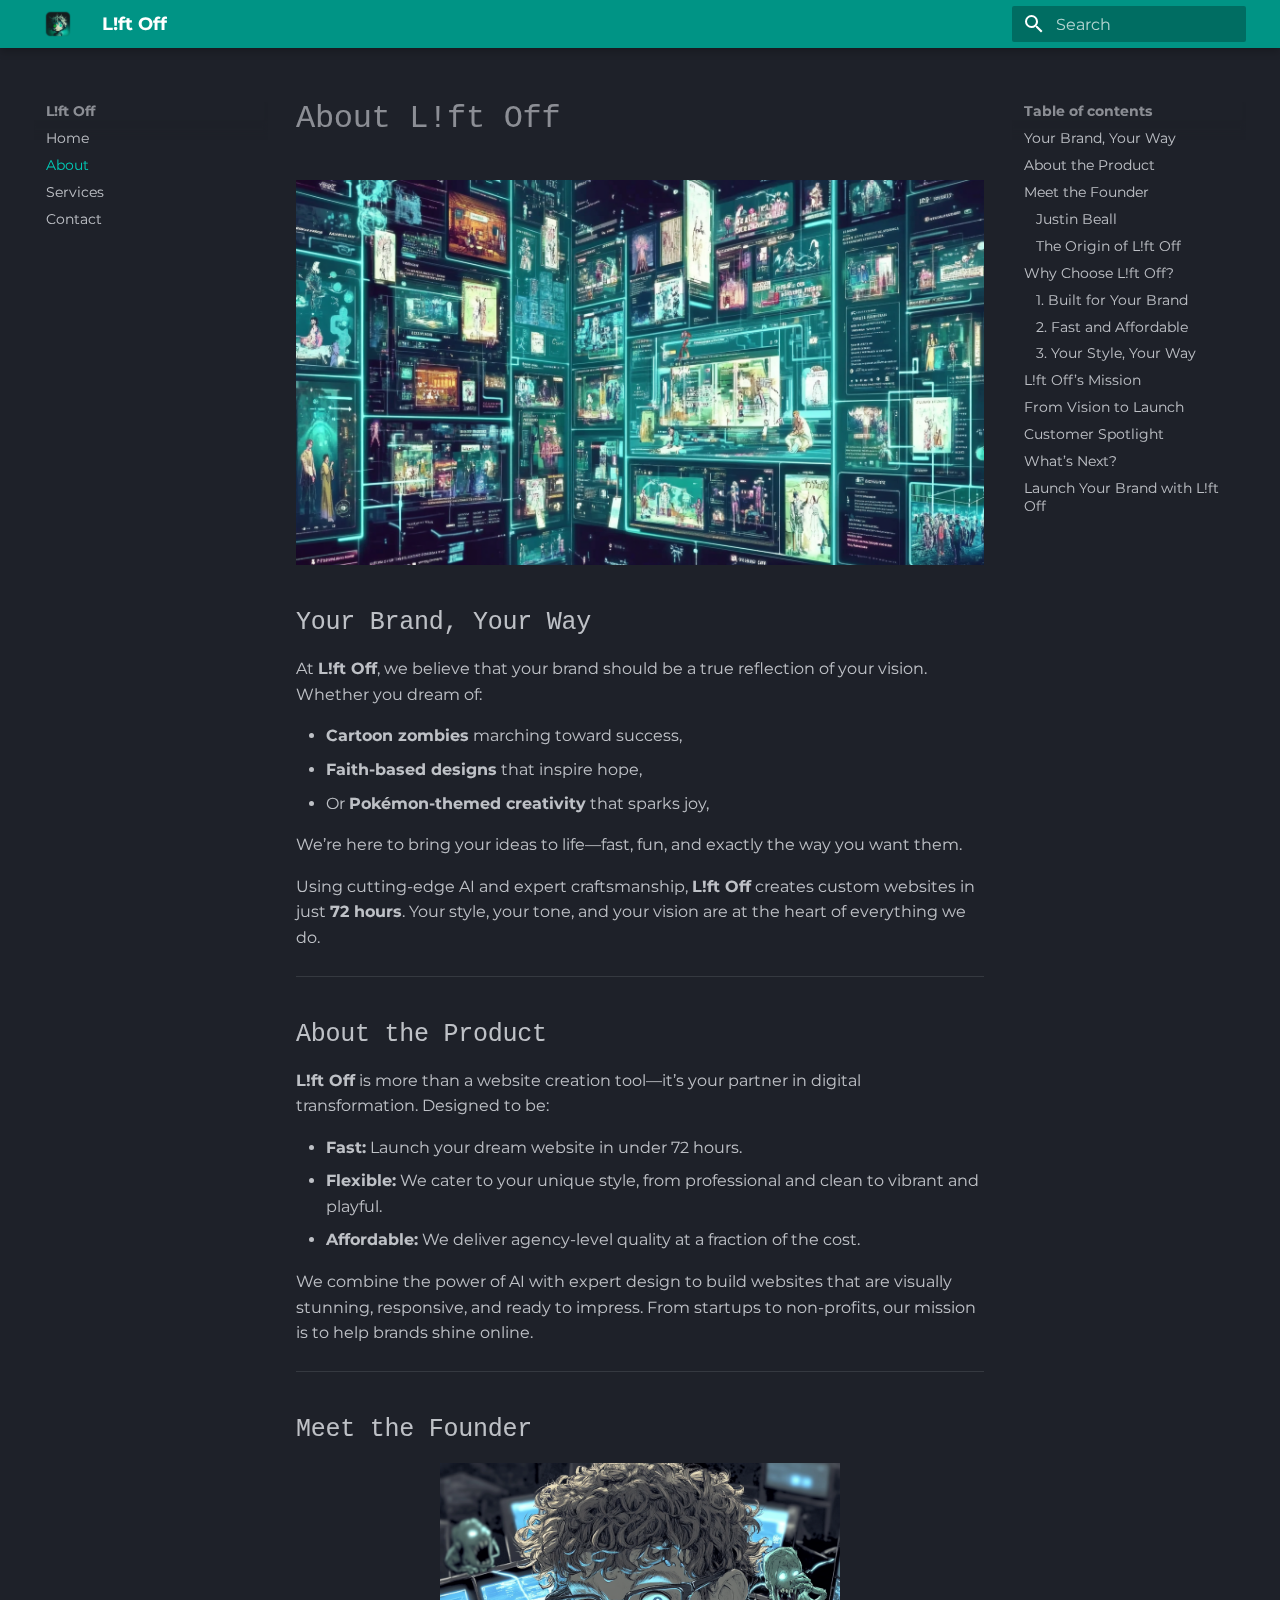
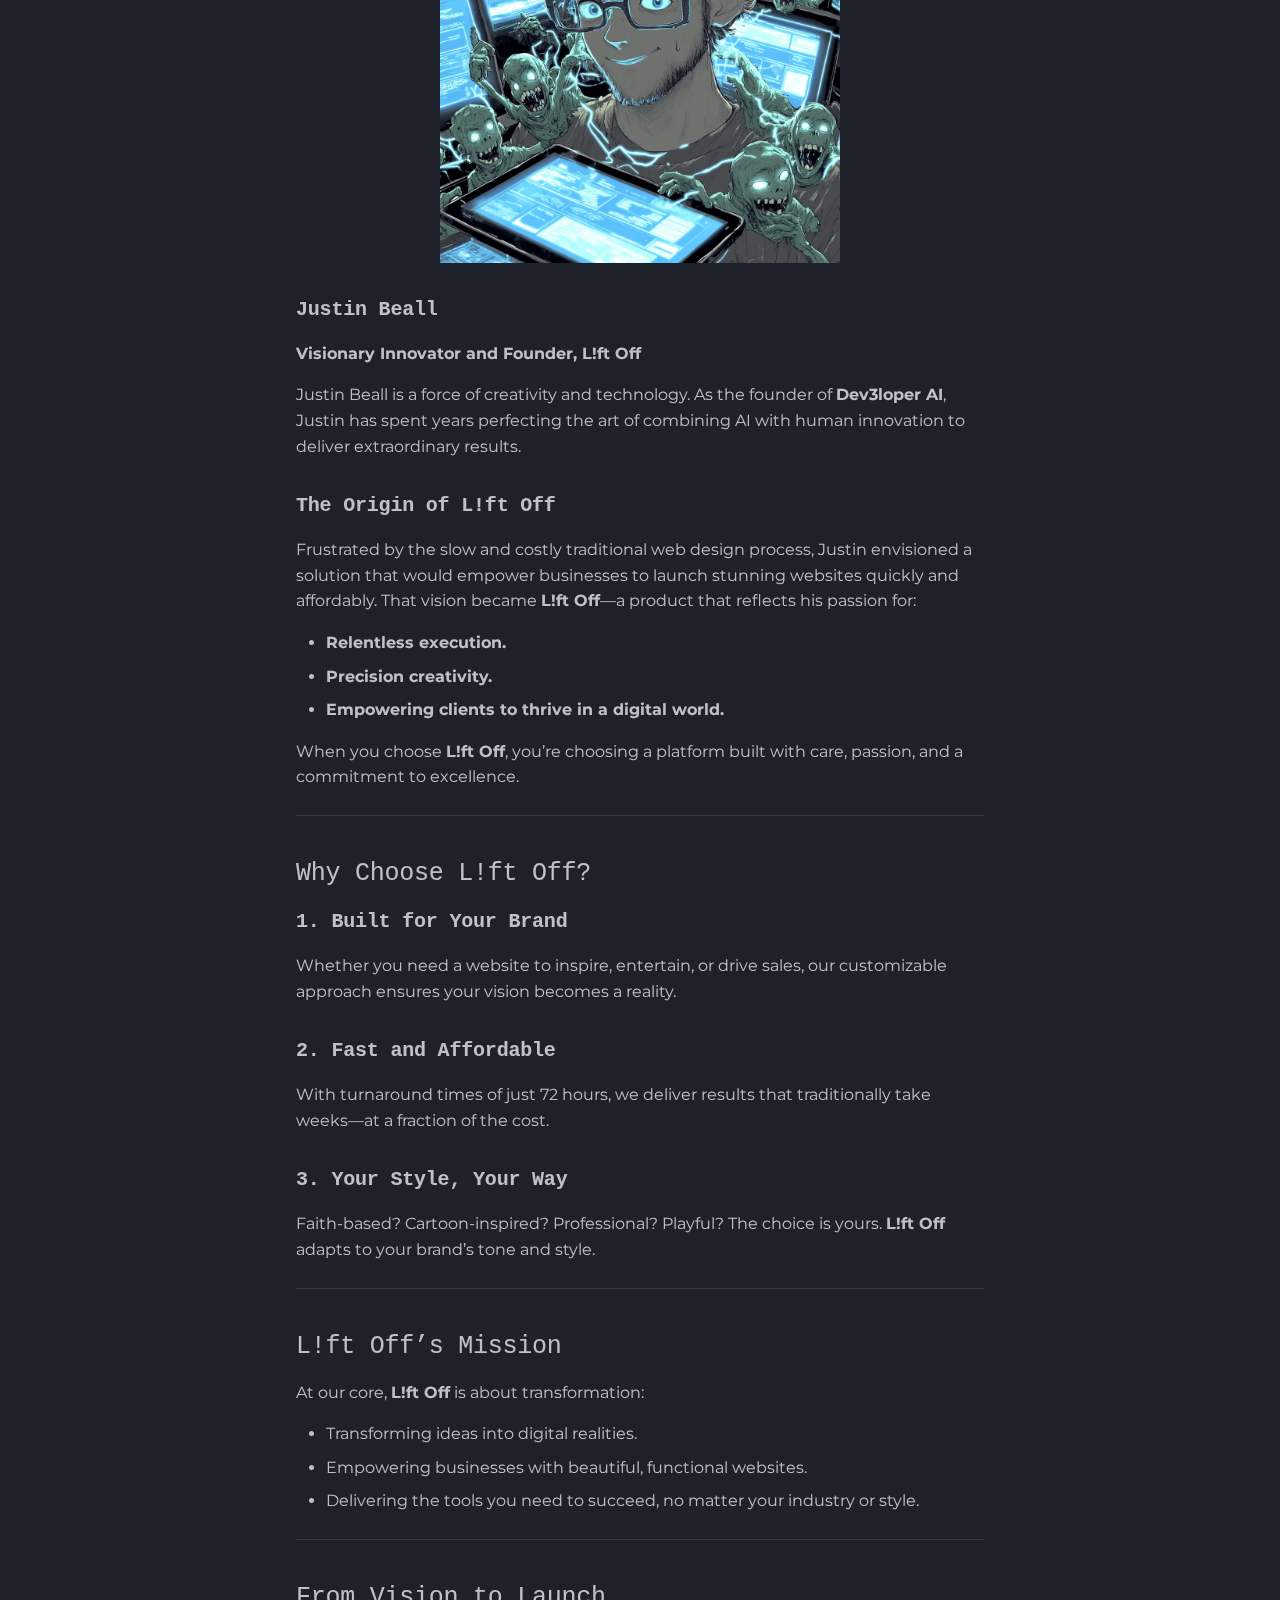
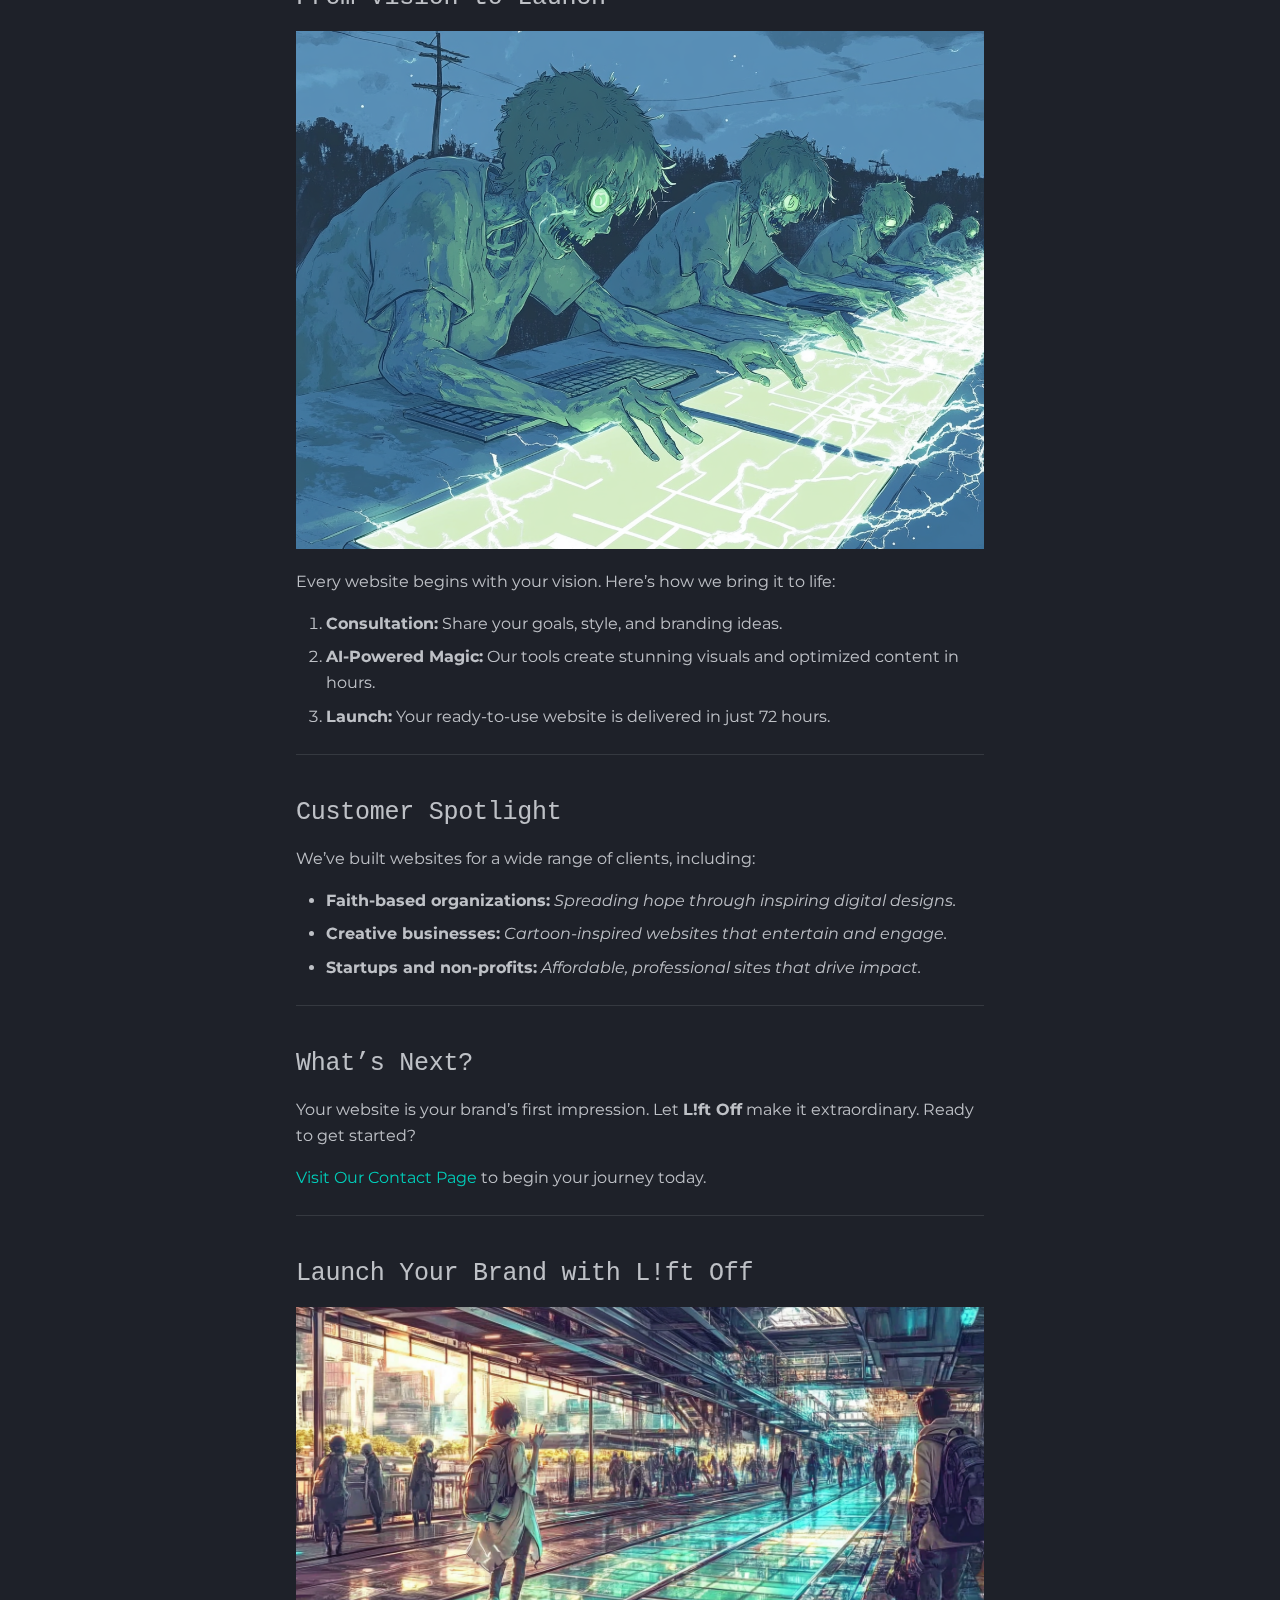
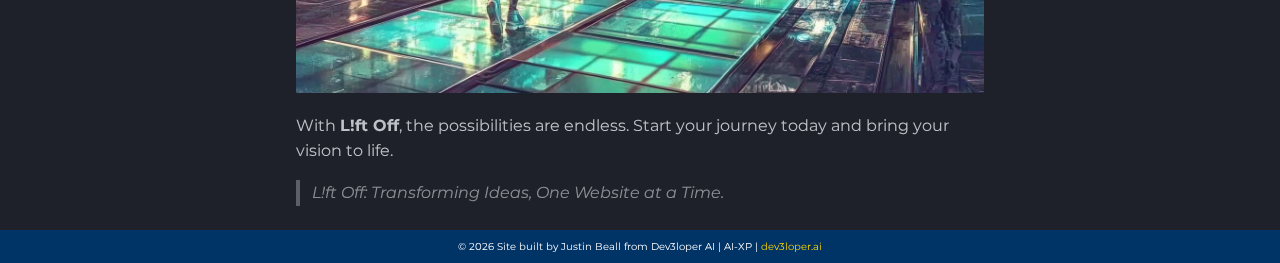
==== commit fa8f24db: "Deployed 1a003cd with MkDocs version: 1.6.1" ====
--- a/about/index.html
+++ b/about/index.html
@@ -1 +1 @@
-<!doctype html><html class=no-js lang=en><meta charset=utf-8><meta content="width=device-width,initial-scale=1" name=viewport><meta content="Learn about L!ft Off—an AI-powered website creation service delivering stunning, customized results in just 72 hours." name=description><meta content="Justin Beall" name=author><link href=https://dev3l.github.io/lift-off/about/ rel=canonical><link href=.. rel=prev><link href=../contact/ rel=next><link href=../images/favicon.png rel=icon><meta content="mkdocs-1.6.1, mkdocs-material-9.5.46" name=generator><title>About L!ft Off - L!ft Off</title><link href=../assets/stylesheets/main.6f8fc17f.min.css rel=stylesheet><link href=../assets/stylesheets/palette.06af60db.min.css rel=stylesheet><link crossorigin href=https://fonts.gstatic.com rel=preconnect><link href="https://fonts.googleapis.com/css?family=Montserrat:300,300i,400,400i,700,700i%7CRoboto+Mono:400,400i,700,700i&display=fallback" rel=stylesheet><style>:root{--md-text-font:"Montserrat";--md-code-font:"Roboto Mono"}</style><link href=../stylesheets/extra.css rel=stylesheet><script>__md_scope=new URL("..",location),__md_hash=e=>[...e].reduce(((e,_)=>(e<<5)-e+_.charCodeAt(0)),0),__md_get=(e,_=localStorage,t=__md_scope)=>JSON.parse(_.getItem(t.pathname+"."+e)),__md_set=(e,_,t=localStorage,a=__md_scope)=>{try{t.setItem(a.pathname+"."+e,JSON.stringify(_))}catch(e){}}</script><meta content=About name=title><link href=https://cdnjs.cloudflare.com/ajax/libs/font-awesome/6.4.2/css/all.min.css rel=stylesheet><meta content="L!ft Off about AI website creation fast website solutions Dev3loper AI story custom website design Justin Beall" name=keywords><meta content=website property=og:type><meta content=https://dev3l.github.io/lift-off/about property=og:url><meta content=About property=og:title><meta content="Learn about L!ft Off—an AI-powered website creation service delivering stunning, customized results in just 72 hours." property=og:description><meta content=../images/about/lift-off-about-banner.png property=og:image><meta content=summary_large_image property=twitter:card><meta content=https://dev3l.github.io/lift-off/about property=twitter:url><meta content=About property=twitter:title><meta content="Learn about L!ft Off—an AI-powered website creation service delivering stunning, customized results in just 72 hours." property=twitter:description><meta content=../images/about/lift-off-about-banner.png property=twitter:image><script type=application/ld+json>{"@context": "https://schema.org", "@type": "Article", "headline": "About", "image": ["../images/about/lift-off-about-banner.png"], "datePublished": "2024-11-29 05:18:40 -0500", "dateModified": "2024-11-29 05:18:40 -0500", "author": [{"@type": "Organization", "name": "Ultralytics", "url": "https://ultralytics.com/"}], "abstract": "Learn about L!ft Off\u2014an AI-powered website creation service delivering stunning, customized results in just 72 hours."}</script><body data-md-color-accent=indigo data-md-color-primary=teal data-md-color-scheme=slate dir=ltr><input autocomplete=off class=md-toggle data-md-toggle=drawer id=__drawer type=checkbox><input autocomplete=off class=md-toggle data-md-toggle=search id=__search type=checkbox><label class=md-overlay for=__drawer></label><div data-md-component=skip><a class=md-skip href=#about-lft-off> Skip to content </a></div><div data-md-component=announce></div><header class="md-header md-header--shadow" data-md-component=header><nav class="md-header__inner md-grid" aria-label=Header><a aria-label="L!ft Off" class="md-header__button md-logo" title="L!ft Off" data-md-component=logo href=..> <img alt=logo src=../images/logo.png> </a><label class="md-header__button md-icon" for=__drawer><svg viewbox="0 0 24 24" xmlns=http://www.w3.org/2000/svg><path d="M3 6h18v2H3zm0 5h18v2H3zm0 5h18v2H3z"></path></svg></label><div class=md-header__title data-md-component=header-title><div class=md-header__ellipsis><div class=md-header__topic><span class=md-ellipsis> L!ft Off </span></div><div class=md-header__topic data-md-component=header-topic><span class=md-ellipsis> About L!ft Off </span></div></div></div><label class="md-header__button md-icon" for=__search><svg viewbox="0 0 24 24" xmlns=http://www.w3.org/2000/svg><path d="M9.5 3A6.5 6.5 0 0 1 16 9.5c0 1.61-.59 3.09-1.56 4.23l.27.27h.79l5 5-1.5 1.5-5-5v-.79l-.27-.27A6.52 6.52 0 0 1 9.5 16 6.5 6.5 0 0 1 3 9.5 6.5 6.5 0 0 1 9.5 3m0 2C7 5 5 7 5 9.5S7 14 9.5 14 14 12 14 9.5 12 5 9.5 5"></path></svg></label><div class=md-search data-md-component=search role=dialog><label class=md-search__overlay for=__search></label><div class=md-search__inner role=search><form class=md-search__form name=search><input aria-label=Search autocapitalize=off autocomplete=off autocorrect=off class=md-search__input data-md-component=search-query name=query placeholder=Search required spellcheck=false type=text><label class="md-search__icon md-icon" for=__search><svg viewbox="0 0 24 24" xmlns=http://www.w3.org/2000/svg><path d="M9.5 3A6.5 6.5 0 0 1 16 9.5c0 1.61-.59 3.09-1.56 4.23l.27.27h.79l5 5-1.5 1.5-5-5v-.79l-.27-.27A6.52 6.52 0 0 1 9.5 16 6.5 6.5 0 0 1 3 9.5 6.5 6.5 0 0 1 9.5 3m0 2C7 5 5 7 5 9.5S7 14 9.5 14 14 12 14 9.5 12 5 9.5 5"></path></svg> <svg viewbox="0 0 24 24" xmlns=http://www.w3.org/2000/svg><path d="M20 11v2H8l5.5 5.5-1.42 1.42L4.16 12l7.92-7.92L13.5 5.5 8 11z"></path></svg></label><nav aria-label=Search class=md-search__options><button class="md-search__icon md-icon" aria-label=Clear tabindex=-1 title=Clear type=reset><svg viewbox="0 0 24 24" xmlns=http://www.w3.org/2000/svg><path d="M19 6.41 17.59 5 12 10.59 6.41 5 5 6.41 10.59 12 5 17.59 6.41 19 12 13.41 17.59 19 19 17.59 13.41 12z"></path></svg></button></nav></form><div class=md-search__output><div class=md-search__scrollwrap data-md-scrollfix tabindex=0><div class=md-search-result data-md-component=search-result><div class=md-search-result__meta>Initializing search</div><ol class=md-search-result__list role=presentation></ol></div></div></div></div></div></nav></header><div class=md-container data-md-component=container><main class=md-main data-md-component=main><div class="md-main__inner md-grid"><div class="md-sidebar md-sidebar--primary" data-md-component=sidebar data-md-type=navigation><div class=md-sidebar__scrollwrap><div class=md-sidebar__inner><nav class="md-nav md-nav--primary" aria-label=Navigation data-md-level=0><label class=md-nav__title for=__drawer><a aria-label="L!ft Off" class="md-nav__button md-logo" title="L!ft Off" data-md-component=logo href=..> <img alt=logo src=../images/logo.png> </a> L!ft Off</label><ul class=md-nav__list data-md-scrollfix><li class=md-nav__item><a class=md-nav__link href=..> <span class=md-ellipsis> Home </span> </a><li class="md-nav__item md-nav__item--active"><input class="md-nav__toggle md-toggle" id=__toc type=checkbox> <label class="md-nav__link md-nav__link--active" for=__toc><span class=md-ellipsis> About </span> <span class="md-nav__icon md-icon"></span></label> <a class="md-nav__link md-nav__link--active" href=./> <span class=md-ellipsis> About </span> </a> <nav aria-label="Table of contents" class="md-nav md-nav--secondary"><label class=md-nav__title for=__toc><span class="md-nav__icon md-icon"></span> Table of contents</label><ul class=md-nav__list data-md-component=toc data-md-scrollfix><li class=md-nav__item><a class=md-nav__link href=#your-brand-your-way> <span class=md-ellipsis> Your Brand, Your Way </span> </a><li class=md-nav__item><a class=md-nav__link href=#about-the-product> <span class=md-ellipsis> About the Product </span> </a><li class=md-nav__item><a class=md-nav__link href=#meet-the-founder> <span class=md-ellipsis> Meet the Founder </span> </a> <nav aria-label="Meet the Founder" class=md-nav><ul class=md-nav__list><li class=md-nav__item><a class=md-nav__link href=#justin-beall> <span class=md-ellipsis> Justin Beall </span> </a><li class=md-nav__item><a class=md-nav__link href=#the-origin-of-lft-off> <span class=md-ellipsis> The Origin of L!ft Off </span> </a></ul></nav><li class=md-nav__item><a class=md-nav__link href=#why-choose-lft-off> <span class=md-ellipsis> Why Choose L!ft Off? </span> </a> <nav aria-label="Why Choose L!ft Off?" class=md-nav><ul class=md-nav__list><li class=md-nav__item><a class=md-nav__link href=#1-built-for-your-brand> <span class=md-ellipsis> 1. Built for Your Brand </span> </a><li class=md-nav__item><a class=md-nav__link href=#2-fast-and-affordable> <span class=md-ellipsis> 2. Fast and Affordable </span> </a><li class=md-nav__item><a class=md-nav__link href=#3-your-style-your-way> <span class=md-ellipsis> 3. Your Style, Your Way </span> </a></ul></nav><li class=md-nav__item><a class=md-nav__link href=#lft-offs-mission> <span class=md-ellipsis> L!ft Off’s Mission </span> </a><li class=md-nav__item><a class=md-nav__link href=#from-vision-to-launch> <span class=md-ellipsis> From Vision to Launch </span> </a><li class=md-nav__item><a class=md-nav__link href=#customer-spotlight> <span class=md-ellipsis> Customer Spotlight </span> </a><li class=md-nav__item><a class=md-nav__link href=#whats-next> <span class=md-ellipsis> What’s Next? </span> </a><li class=md-nav__item><a class=md-nav__link href=#launch-your-brand-with-lft-off> <span class=md-ellipsis> Launch Your Brand with L!ft Off </span> </a></ul></nav><li class=md-nav__item><a class=md-nav__link href=../contact/> <span class=md-ellipsis> Contact </span> </a></ul></nav></div></div></div><div class="md-sidebar md-sidebar--secondary" data-md-component=sidebar data-md-type=toc><div class=md-sidebar__scrollwrap><div class=md-sidebar__inner><nav aria-label="Table of contents" class="md-nav md-nav--secondary"><label class=md-nav__title for=__toc><span class="md-nav__icon md-icon"></span> Table of contents</label><ul class=md-nav__list data-md-component=toc data-md-scrollfix><li class=md-nav__item><a class=md-nav__link href=#your-brand-your-way> <span class=md-ellipsis> Your Brand, Your Way </span> </a><li class=md-nav__item><a class=md-nav__link href=#about-the-product> <span class=md-ellipsis> About the Product </span> </a><li class=md-nav__item><a class=md-nav__link href=#meet-the-founder> <span class=md-ellipsis> Meet the Founder </span> </a> <nav aria-label="Meet the Founder" class=md-nav><ul class=md-nav__list><li class=md-nav__item><a class=md-nav__link href=#justin-beall> <span class=md-ellipsis> Justin Beall </span> </a><li class=md-nav__item><a class=md-nav__link href=#the-origin-of-lft-off> <span class=md-ellipsis> The Origin of L!ft Off </span> </a></ul></nav><li class=md-nav__item><a class=md-nav__link href=#why-choose-lft-off> <span class=md-ellipsis> Why Choose L!ft Off? </span> </a> <nav aria-label="Why Choose L!ft Off?" class=md-nav><ul class=md-nav__list><li class=md-nav__item><a class=md-nav__link href=#1-built-for-your-brand> <span class=md-ellipsis> 1. Built for Your Brand </span> </a><li class=md-nav__item><a class=md-nav__link href=#2-fast-and-affordable> <span class=md-ellipsis> 2. Fast and Affordable </span> </a><li class=md-nav__item><a class=md-nav__link href=#3-your-style-your-way> <span class=md-ellipsis> 3. Your Style, Your Way </span> </a></ul></nav><li class=md-nav__item><a class=md-nav__link href=#lft-offs-mission> <span class=md-ellipsis> L!ft Off’s Mission </span> </a><li class=md-nav__item><a class=md-nav__link href=#from-vision-to-launch> <span class=md-ellipsis> From Vision to Launch </span> </a><li class=md-nav__item><a class=md-nav__link href=#customer-spotlight> <span class=md-ellipsis> Customer Spotlight </span> </a><li class=md-nav__item><a class=md-nav__link href=#whats-next> <span class=md-ellipsis> What’s Next? </span> </a><li class=md-nav__item><a class=md-nav__link href=#launch-your-brand-with-lft-off> <span class=md-ellipsis> Launch Your Brand with L!ft Off </span> </a></ul></nav></div></div></div><div class=md-content data-md-component=content><article class="md-content__inner md-typeset"><h1 id=about-lft-off>About L!ft Off<a title="Permanent link" class=headerlink href=#about-lft-off>¶</a></h1><p><img alt="A glowing digital skyline representing L!ft Off's mission to bring brands to life" style="width:100%;max-width:800px;margin:auto auto 20px;display:block" src=../images/about/lift-off-about-banner.png><h2 id=your-brand-your-way><strong>Your Brand, Your Way</strong><a title="Permanent link" class=headerlink href=#your-brand-your-way>¶</a></h2><p>At <strong>L!ft Off</strong>, we believe that your brand should be a true reflection of your vision. Whether you dream of:<ul><li><strong>Cartoon zombies</strong> marching toward success,<li><strong>Faith-based designs</strong> that inspire hope,<li>Or <strong>Pokémon-themed creativity</strong> that sparks joy,</ul><p>We’re here to bring your ideas to life—fast, fun, and exactly the way you want them.<p>Using cutting-edge AI and expert craftsmanship, <strong>L!ft Off</strong> creates custom websites in just <strong>72 hours</strong>. Your style, your tone, and your vision are at the heart of everything we do.<hr><h2 id=about-the-product><strong>About the Product</strong><a title="Permanent link" class=headerlink href=#about-the-product>¶</a></h2><p><strong>L!ft Off</strong> is more than a website creation tool—it’s your partner in digital transformation. Designed to be:<ul><li><strong>Fast:</strong> Launch your dream website in under 72 hours.<li><strong>Flexible:</strong> We cater to your unique style, from professional and clean to vibrant and playful.<li><strong>Affordable:</strong> We deliver agency-level quality at a fraction of the cost.</ul><p>We combine the power of AI with expert design to build websites that are visually stunning, responsive, and ready to impress. From startups to non-profits, our mission is to help brands shine online.<hr><h2 id=meet-the-founder><strong>Meet the Founder</strong><a title="Permanent link" class=headerlink href=#meet-the-founder>¶</a></h2><p><img alt="Portrait of Justin Beall, founder of L!ft Off" style="width:100%;max-width:400px;margin:auto auto 20px;display:block" src=../images/about/justin-beall-portrait.png><h3 id=justin-beall><strong>Justin Beall</strong><a title="Permanent link" class=headerlink href=#justin-beall>¶</a></h3><p><strong>Visionary Innovator and Founder, L!ft Off</strong><p>Justin Beall is a force of creativity and technology. As the founder of <strong>Dev3loper AI</strong>, Justin has spent years perfecting the art of combining AI with human innovation to deliver extraordinary results.<h3 id=the-origin-of-lft-off><strong>The Origin of L!ft Off</strong><a title="Permanent link" class=headerlink href=#the-origin-of-lft-off>¶</a></h3><p>Frustrated by the slow and costly traditional web design process, Justin envisioned a solution that would empower businesses to launch stunning websites quickly and affordably. That vision became <strong>L!ft Off</strong>—a product that reflects his passion for:<ul><li><strong>Relentless execution.</strong><li><strong>Precision creativity.</strong><li><strong>Empowering clients to thrive in a digital world.</strong></ul><p>When you choose <strong>L!ft Off</strong>, you’re choosing a platform built with care, passion, and a commitment to excellence.<hr><h2 id=why-choose-lft-off><strong>Why Choose L!ft Off?</strong><a title="Permanent link" class=headerlink href=#why-choose-lft-off>¶</a></h2><h3 id=1-built-for-your-brand><strong>1. Built for Your Brand</strong><a title="Permanent link" class=headerlink href=#1-built-for-your-brand>¶</a></h3><p>Whether you need a website to inspire, entertain, or drive sales, our customizable approach ensures your vision becomes a reality.<h3 id=2-fast-and-affordable><strong>2. Fast and Affordable</strong><a title="Permanent link" class=headerlink href=#2-fast-and-affordable>¶</a></h3><p>With turnaround times of just 72 hours, we deliver results that traditionally take weeks—at a fraction of the cost.<h3 id=3-your-style-your-way><strong>3. Your Style, Your Way</strong><a title="Permanent link" class=headerlink href=#3-your-style-your-way>¶</a></h3><p>Faith-based? Cartoon-inspired? Professional? Playful? The choice is yours. <strong>L!ft Off</strong> adapts to your brand’s tone and style.<hr><h2 id=lft-offs-mission><strong>L!ft Off’s Mission</strong><a title="Permanent link" class=headerlink href=#lft-offs-mission>¶</a></h2><p>At our core, <strong>L!ft Off</strong> is about transformation:<ul><li>Transforming ideas into digital realities.<li>Empowering businesses with beautiful, functional websites.<li>Delivering the tools you need to succeed, no matter your industry or style.</ul><hr><h2 id=from-vision-to-launch><strong>From Vision to Launch</strong><a title="Permanent link" class=headerlink href=#from-vision-to-launch>¶</a></h2><p><img alt="Illustration of the L!ft Off process: fast, flexible, and customized website creation" style="width:100%;max-width:800px;margin:auto auto 20px;display:block" src=../images/about/lift-off-process.png><p>Every website begins with your vision. Here’s how we bring it to life:<ol><li><strong>Consultation:</strong> Share your goals, style, and branding ideas.<li><strong>AI-Powered Magic:</strong> Our tools create stunning visuals and optimized content in hours.<li><strong>Launch:</strong> Your ready-to-use website is delivered in just 72 hours.</ol><hr><h2 id=customer-spotlight><strong>Customer Spotlight</strong><a title="Permanent link" class=headerlink href=#customer-spotlight>¶</a></h2><p>We’ve built websites for a wide range of clients, including:<ul><li><strong>Faith-based organizations:</strong> <em>Spreading hope through inspiring digital designs.</em><li><strong>Creative businesses:</strong> <em>Cartoon-inspired websites that entertain and engage.</em><li><strong>Startups and non-profits:</strong> <em>Affordable, professional sites that drive impact.</em></ul><hr><h2 id=whats-next><strong>What’s Next?</strong><a title="Permanent link" class=headerlink href=#whats-next>¶</a></h2><p>Your website is your brand’s first impression. Let <strong>L!ft Off</strong> make it extraordinary. Ready to get started?<p><a href=../contact/>Visit Our Contact Page</a> to begin your journey today.<hr><h2 id=launch-your-brand-with-lft-off><strong>Launch Your Brand with L!ft Off</strong><a title="Permanent link" class=headerlink href=#launch-your-brand-with-lft-off>¶</a></h2><p><img alt="A glowing digital pathway representing transformation with L!ft Off" style="width:100%;max-width:800px;margin:auto auto 20px;display:block" src=../images/cta-pathway.png><p>With <strong>L!ft Off</strong>, the possibilities are endless. Start your journey today and bring your vision to life.<blockquote><p><em>L!ft Off: Transforming Ideas, One Website at a Time.</em></blockquote><div class=share-buttons><button class="share-button hover-item" onclick="window.open('https://twitter.com/intent/tweet?url=https://dev3l.github.io/lift-off/about', 'TwitterShare', 'width=550,height=680,menubar=no,toolbar=no'); return false;"><i class="fa-brands fa-x-twitter"></i> Tweet</button><button class="share-button hover-item linkedin" onclick="window.open('https://www.linkedin.com/shareArticle?url=https://dev3l.github.io/lift-off/about', 'LinkedinShare', 'width=550,height=730,menubar=no,toolbar=no'); return false;"><i class="fa-brands fa-linkedin-in"></i> Share</button></div></article></div><script>var target=document.getElementById(location.hash.slice(1));target&&target.name&&(target.checked=target.name.startsWith("__tabbed_"))</script></div></main><footer class=md-footer><div class="md-footer-meta md-typeset"><div class="md-footer-meta__inner md-grid"><div class=md-copyright>Made with <a href=https://squidfunk.github.io/mkdocs-material/ rel=noopener target=_blank> Material for MkDocs </a></div></div></div></footer></div><div class=md-dialog data-md-component=dialog><div class="md-dialog__inner md-typeset"></div></div><script id=__config type=application/json>{"base": "..", "features": [], "search": "../assets/javascripts/workers/search.6ce7567c.min.js", "translations": {"clipboard.copied": "Copied to clipboard", "clipboard.copy": "Copy to clipboard", "search.result.more.one": "1 more on this page", "search.result.more.other": "# more on this page", "search.result.none": "No matching documents", "search.result.one": "1 matching document", "search.result.other": "# matching documents", "search.result.placeholder": "Type to start searching", "search.result.term.missing": "Missing", "select.version": "Select version"}}</script><script src=../assets/javascripts/bundle.83f73b43.min.js></script><script src=../overrides/footer.js></script>+<!doctype html><html class=no-js lang=en><meta charset=utf-8><meta content="width=device-width,initial-scale=1" name=viewport><meta content="Learn about L!ft Off—an AI-powered website creation service delivering stunning, customized results in just 72 hours." name=description><meta content="Justin Beall" name=author><link href=https://dev3l.github.io/lift-off/about/ rel=canonical><link href=.. rel=prev><link href=../services/ rel=next><link href=../images/favicon.png rel=icon><meta content="mkdocs-1.6.1, mkdocs-material-9.5.46" name=generator><title>About L!ft Off - L!ft Off</title><link href=../assets/stylesheets/main.6f8fc17f.min.css rel=stylesheet><link href=../assets/stylesheets/palette.06af60db.min.css rel=stylesheet><link crossorigin href=https://fonts.gstatic.com rel=preconnect><link href="https://fonts.googleapis.com/css?family=Montserrat:300,300i,400,400i,700,700i%7CRoboto+Mono:400,400i,700,700i&display=fallback" rel=stylesheet><style>:root{--md-text-font:"Montserrat";--md-code-font:"Roboto Mono"}</style><link href=../stylesheets/extra.css rel=stylesheet><script>__md_scope=new URL("..",location),__md_hash=e=>[...e].reduce(((e,_)=>(e<<5)-e+_.charCodeAt(0)),0),__md_get=(e,_=localStorage,t=__md_scope)=>JSON.parse(_.getItem(t.pathname+"."+e)),__md_set=(e,_,t=localStorage,a=__md_scope)=>{try{t.setItem(a.pathname+"."+e,JSON.stringify(_))}catch(e){}}</script><meta content=About name=title><link href=https://cdnjs.cloudflare.com/ajax/libs/font-awesome/6.4.2/css/all.min.css rel=stylesheet><meta content="L!ft Off about AI website creation fast website solutions Dev3loper AI story custom website design Justin Beall" name=keywords><meta content=website property=og:type><meta content=https://dev3l.github.io/lift-off/about property=og:url><meta content=About property=og:title><meta content="Learn about L!ft Off—an AI-powered website creation service delivering stunning, customized results in just 72 hours." property=og:description><meta content=../images/about/lift-off-about-banner.png property=og:image><meta content=summary_large_image property=twitter:card><meta content=https://dev3l.github.io/lift-off/about property=twitter:url><meta content=About property=twitter:title><meta content="Learn about L!ft Off—an AI-powered website creation service delivering stunning, customized results in just 72 hours." property=twitter:description><meta content=../images/about/lift-off-about-banner.png property=twitter:image><script type=application/ld+json>{"@context": "https://schema.org", "@type": "Article", "headline": "About", "image": ["../images/about/lift-off-about-banner.png"], "datePublished": "2024-11-29 05:18:40 -0500", "dateModified": "2024-11-29 06:35:49 -0500", "author": [{"@type": "Organization", "name": "Ultralytics", "url": "https://ultralytics.com/"}], "abstract": "Learn about L!ft Off\u2014an AI-powered website creation service delivering stunning, customized results in just 72 hours."}</script><body data-md-color-accent=indigo data-md-color-primary=teal data-md-color-scheme=slate dir=ltr><input autocomplete=off class=md-toggle data-md-toggle=drawer id=__drawer type=checkbox><input autocomplete=off class=md-toggle data-md-toggle=search id=__search type=checkbox><label class=md-overlay for=__drawer></label><div data-md-component=skip><a class=md-skip href=#about-lft-off> Skip to content </a></div><div data-md-component=announce></div><header class="md-header md-header--shadow" data-md-component=header><nav class="md-header__inner md-grid" aria-label=Header><a aria-label="L!ft Off" class="md-header__button md-logo" title="L!ft Off" data-md-component=logo href=..> <img alt=logo src=../images/logo.png> </a><label class="md-header__button md-icon" for=__drawer><svg viewbox="0 0 24 24" xmlns=http://www.w3.org/2000/svg><path d="M3 6h18v2H3zm0 5h18v2H3zm0 5h18v2H3z"></path></svg></label><div class=md-header__title data-md-component=header-title><div class=md-header__ellipsis><div class=md-header__topic><span class=md-ellipsis> L!ft Off </span></div><div class=md-header__topic data-md-component=header-topic><span class=md-ellipsis> About L!ft Off </span></div></div></div><label class="md-header__button md-icon" for=__search><svg viewbox="0 0 24 24" xmlns=http://www.w3.org/2000/svg><path d="M9.5 3A6.5 6.5 0 0 1 16 9.5c0 1.61-.59 3.09-1.56 4.23l.27.27h.79l5 5-1.5 1.5-5-5v-.79l-.27-.27A6.52 6.52 0 0 1 9.5 16 6.5 6.5 0 0 1 3 9.5 6.5 6.5 0 0 1 9.5 3m0 2C7 5 5 7 5 9.5S7 14 9.5 14 14 12 14 9.5 12 5 9.5 5"></path></svg></label><div class=md-search data-md-component=search role=dialog><label class=md-search__overlay for=__search></label><div class=md-search__inner role=search><form class=md-search__form name=search><input aria-label=Search autocapitalize=off autocomplete=off autocorrect=off class=md-search__input data-md-component=search-query name=query placeholder=Search required spellcheck=false type=text><label class="md-search__icon md-icon" for=__search><svg viewbox="0 0 24 24" xmlns=http://www.w3.org/2000/svg><path d="M9.5 3A6.5 6.5 0 0 1 16 9.5c0 1.61-.59 3.09-1.56 4.23l.27.27h.79l5 5-1.5 1.5-5-5v-.79l-.27-.27A6.52 6.52 0 0 1 9.5 16 6.5 6.5 0 0 1 3 9.5 6.5 6.5 0 0 1 9.5 3m0 2C7 5 5 7 5 9.5S7 14 9.5 14 14 12 14 9.5 12 5 9.5 5"></path></svg> <svg viewbox="0 0 24 24" xmlns=http://www.w3.org/2000/svg><path d="M20 11v2H8l5.5 5.5-1.42 1.42L4.16 12l7.92-7.92L13.5 5.5 8 11z"></path></svg></label><nav aria-label=Search class=md-search__options><button class="md-search__icon md-icon" aria-label=Clear tabindex=-1 title=Clear type=reset><svg viewbox="0 0 24 24" xmlns=http://www.w3.org/2000/svg><path d="M19 6.41 17.59 5 12 10.59 6.41 5 5 6.41 10.59 12 5 17.59 6.41 19 12 13.41 17.59 19 19 17.59 13.41 12z"></path></svg></button></nav></form><div class=md-search__output><div class=md-search__scrollwrap data-md-scrollfix tabindex=0><div class=md-search-result data-md-component=search-result><div class=md-search-result__meta>Initializing search</div><ol class=md-search-result__list role=presentation></ol></div></div></div></div></div></nav></header><div class=md-container data-md-component=container><main class=md-main data-md-component=main><div class="md-main__inner md-grid"><div class="md-sidebar md-sidebar--primary" data-md-component=sidebar data-md-type=navigation><div class=md-sidebar__scrollwrap><div class=md-sidebar__inner><nav class="md-nav md-nav--primary" aria-label=Navigation data-md-level=0><label class=md-nav__title for=__drawer><a aria-label="L!ft Off" class="md-nav__button md-logo" title="L!ft Off" data-md-component=logo href=..> <img alt=logo src=../images/logo.png> </a> L!ft Off</label><ul class=md-nav__list data-md-scrollfix><li class=md-nav__item><a class=md-nav__link href=..> <span class=md-ellipsis> Home </span> </a><li class="md-nav__item md-nav__item--active"><input class="md-nav__toggle md-toggle" id=__toc type=checkbox> <label class="md-nav__link md-nav__link--active" for=__toc><span class=md-ellipsis> About </span> <span class="md-nav__icon md-icon"></span></label> <a class="md-nav__link md-nav__link--active" href=./> <span class=md-ellipsis> About </span> </a> <nav aria-label="Table of contents" class="md-nav md-nav--secondary"><label class=md-nav__title for=__toc><span class="md-nav__icon md-icon"></span> Table of contents</label><ul class=md-nav__list data-md-component=toc data-md-scrollfix><li class=md-nav__item><a class=md-nav__link href=#your-brand-your-way> <span class=md-ellipsis> Your Brand, Your Way </span> </a><li class=md-nav__item><a class=md-nav__link href=#about-the-product> <span class=md-ellipsis> About the Product </span> </a><li class=md-nav__item><a class=md-nav__link href=#meet-the-founder> <span class=md-ellipsis> Meet the Founder </span> </a> <nav aria-label="Meet the Founder" class=md-nav><ul class=md-nav__list><li class=md-nav__item><a class=md-nav__link href=#justin-beall> <span class=md-ellipsis> Justin Beall </span> </a><li class=md-nav__item><a class=md-nav__link href=#the-origin-of-lft-off> <span class=md-ellipsis> The Origin of L!ft Off </span> </a></ul></nav><li class=md-nav__item><a class=md-nav__link href=#why-choose-lft-off> <span class=md-ellipsis> Why Choose L!ft Off? </span> </a> <nav aria-label="Why Choose L!ft Off?" class=md-nav><ul class=md-nav__list><li class=md-nav__item><a class=md-nav__link href=#1-built-for-your-brand> <span class=md-ellipsis> 1. Built for Your Brand </span> </a><li class=md-nav__item><a class=md-nav__link href=#2-fast-and-affordable> <span class=md-ellipsis> 2. Fast and Affordable </span> </a><li class=md-nav__item><a class=md-nav__link href=#3-your-style-your-way> <span class=md-ellipsis> 3. Your Style, Your Way </span> </a></ul></nav><li class=md-nav__item><a class=md-nav__link href=#lft-offs-mission> <span class=md-ellipsis> L!ft Off’s Mission </span> </a><li class=md-nav__item><a class=md-nav__link href=#from-vision-to-launch> <span class=md-ellipsis> From Vision to Launch </span> </a><li class=md-nav__item><a class=md-nav__link href=#customer-spotlight> <span class=md-ellipsis> Customer Spotlight </span> </a><li class=md-nav__item><a class=md-nav__link href=#whats-next> <span class=md-ellipsis> What’s Next? </span> </a><li class=md-nav__item><a class=md-nav__link href=#launch-your-brand-with-lft-off> <span class=md-ellipsis> Launch Your Brand with L!ft Off </span> </a></ul></nav><li class=md-nav__item><a class=md-nav__link href=../services/> <span class=md-ellipsis> Services </span> </a><li class=md-nav__item><a class=md-nav__link href=../contact/> <span class=md-ellipsis> Contact </span> </a></ul></nav></div></div></div><div class="md-sidebar md-sidebar--secondary" data-md-component=sidebar data-md-type=toc><div class=md-sidebar__scrollwrap><div class=md-sidebar__inner><nav aria-label="Table of contents" class="md-nav md-nav--secondary"><label class=md-nav__title for=__toc><span class="md-nav__icon md-icon"></span> Table of contents</label><ul class=md-nav__list data-md-component=toc data-md-scrollfix><li class=md-nav__item><a class=md-nav__link href=#your-brand-your-way> <span class=md-ellipsis> Your Brand, Your Way </span> </a><li class=md-nav__item><a class=md-nav__link href=#about-the-product> <span class=md-ellipsis> About the Product </span> </a><li class=md-nav__item><a class=md-nav__link href=#meet-the-founder> <span class=md-ellipsis> Meet the Founder </span> </a> <nav aria-label="Meet the Founder" class=md-nav><ul class=md-nav__list><li class=md-nav__item><a class=md-nav__link href=#justin-beall> <span class=md-ellipsis> Justin Beall </span> </a><li class=md-nav__item><a class=md-nav__link href=#the-origin-of-lft-off> <span class=md-ellipsis> The Origin of L!ft Off </span> </a></ul></nav><li class=md-nav__item><a class=md-nav__link href=#why-choose-lft-off> <span class=md-ellipsis> Why Choose L!ft Off? </span> </a> <nav aria-label="Why Choose L!ft Off?" class=md-nav><ul class=md-nav__list><li class=md-nav__item><a class=md-nav__link href=#1-built-for-your-brand> <span class=md-ellipsis> 1. Built for Your Brand </span> </a><li class=md-nav__item><a class=md-nav__link href=#2-fast-and-affordable> <span class=md-ellipsis> 2. Fast and Affordable </span> </a><li class=md-nav__item><a class=md-nav__link href=#3-your-style-your-way> <span class=md-ellipsis> 3. Your Style, Your Way </span> </a></ul></nav><li class=md-nav__item><a class=md-nav__link href=#lft-offs-mission> <span class=md-ellipsis> L!ft Off’s Mission </span> </a><li class=md-nav__item><a class=md-nav__link href=#from-vision-to-launch> <span class=md-ellipsis> From Vision to Launch </span> </a><li class=md-nav__item><a class=md-nav__link href=#customer-spotlight> <span class=md-ellipsis> Customer Spotlight </span> </a><li class=md-nav__item><a class=md-nav__link href=#whats-next> <span class=md-ellipsis> What’s Next? </span> </a><li class=md-nav__item><a class=md-nav__link href=#launch-your-brand-with-lft-off> <span class=md-ellipsis> Launch Your Brand with L!ft Off </span> </a></ul></nav></div></div></div><div class=md-content data-md-component=content><article class="md-content__inner md-typeset"><h1 id=about-lft-off>About L!ft Off<a title="Permanent link" class=headerlink href=#about-lft-off>¶</a></h1><p><img alt="A glowing digital skyline representing L!ft Off's mission to bring brands to life" style="width:100%;max-width:800px;margin:auto auto 20px;display:block" src=../images/about/lift-off-about-banner.png><h2 id=your-brand-your-way><strong>Your Brand, Your Way</strong><a title="Permanent link" class=headerlink href=#your-brand-your-way>¶</a></h2><p>At <strong>L!ft Off</strong>, we believe that your brand should be a true reflection of your vision. Whether you dream of:<ul><li><strong>Cartoon zombies</strong> marching toward success,<li><strong>Faith-based designs</strong> that inspire hope,<li>Or <strong>Pokémon-themed creativity</strong> that sparks joy,</ul><p>We’re here to bring your ideas to life—fast, fun, and exactly the way you want them.<p>Using cutting-edge AI and expert craftsmanship, <strong>L!ft Off</strong> creates custom websites in just <strong>72 hours</strong>. Your style, your tone, and your vision are at the heart of everything we do.<hr><h2 id=about-the-product><strong>About the Product</strong><a title="Permanent link" class=headerlink href=#about-the-product>¶</a></h2><p><strong>L!ft Off</strong> is more than a website creation tool—it’s your partner in digital transformation. Designed to be:<ul><li><strong>Fast:</strong> Launch your dream website in under 72 hours.<li><strong>Flexible:</strong> We cater to your unique style, from professional and clean to vibrant and playful.<li><strong>Affordable:</strong> We deliver agency-level quality at a fraction of the cost.</ul><p>We combine the power of AI with expert design to build websites that are visually stunning, responsive, and ready to impress. From startups to non-profits, our mission is to help brands shine online.<hr><h2 id=meet-the-founder><strong>Meet the Founder</strong><a title="Permanent link" class=headerlink href=#meet-the-founder>¶</a></h2><p><img alt="Portrait of Justin Beall, founder of L!ft Off" style="width:100%;max-width:400px;margin:auto auto 20px;display:block" src=../images/about/justin-beall-portrait.png><h3 id=justin-beall><strong>Justin Beall</strong><a title="Permanent link" class=headerlink href=#justin-beall>¶</a></h3><p><strong>Visionary Innovator and Founder, L!ft Off</strong><p>Justin Beall is a force of creativity and technology. As the founder of <strong>Dev3loper AI</strong>, Justin has spent years perfecting the art of combining AI with human innovation to deliver extraordinary results.<h3 id=the-origin-of-lft-off><strong>The Origin of L!ft Off</strong><a title="Permanent link" class=headerlink href=#the-origin-of-lft-off>¶</a></h3><p>Frustrated by the slow and costly traditional web design process, Justin envisioned a solution that would empower businesses to launch stunning websites quickly and affordably. That vision became <strong>L!ft Off</strong>—a product that reflects his passion for:<ul><li><strong>Relentless execution.</strong><li><strong>Precision creativity.</strong><li><strong>Empowering clients to thrive in a digital world.</strong></ul><p>When you choose <strong>L!ft Off</strong>, you’re choosing a platform built with care, passion, and a commitment to excellence.<hr><h2 id=why-choose-lft-off><strong>Why Choose L!ft Off?</strong><a title="Permanent link" class=headerlink href=#why-choose-lft-off>¶</a></h2><h3 id=1-built-for-your-brand><strong>1. Built for Your Brand</strong><a title="Permanent link" class=headerlink href=#1-built-for-your-brand>¶</a></h3><p>Whether you need a website to inspire, entertain, or drive sales, our customizable approach ensures your vision becomes a reality.<h3 id=2-fast-and-affordable><strong>2. Fast and Affordable</strong><a title="Permanent link" class=headerlink href=#2-fast-and-affordable>¶</a></h3><p>With turnaround times of just 72 hours, we deliver results that traditionally take weeks—at a fraction of the cost.<h3 id=3-your-style-your-way><strong>3. Your Style, Your Way</strong><a title="Permanent link" class=headerlink href=#3-your-style-your-way>¶</a></h3><p>Faith-based? Cartoon-inspired? Professional? Playful? The choice is yours. <strong>L!ft Off</strong> adapts to your brand’s tone and style.<hr><h2 id=lft-offs-mission><strong>L!ft Off’s Mission</strong><a title="Permanent link" class=headerlink href=#lft-offs-mission>¶</a></h2><p>At our core, <strong>L!ft Off</strong> is about transformation:<ul><li>Transforming ideas into digital realities.<li>Empowering businesses with beautiful, functional websites.<li>Delivering the tools you need to succeed, no matter your industry or style.</ul><hr><h2 id=from-vision-to-launch><strong>From Vision to Launch</strong><a title="Permanent link" class=headerlink href=#from-vision-to-launch>¶</a></h2><p><img alt="Illustration of the L!ft Off process: fast, flexible, and customized website creation" style="width:100%;max-width:800px;margin:auto auto 20px;display:block" src=../images/about/lift-off-process.png><p>Every website begins with your vision. Here’s how we bring it to life:<ol><li><strong>Consultation:</strong> Share your goals, style, and branding ideas.<li><strong>AI-Powered Magic:</strong> Our tools create stunning visuals and optimized content in hours.<li><strong>Launch:</strong> Your ready-to-use website is delivered in just 72 hours.</ol><hr><h2 id=customer-spotlight><strong>Customer Spotlight</strong><a title="Permanent link" class=headerlink href=#customer-spotlight>¶</a></h2><p>We’ve built websites for a wide range of clients, including:<ul><li><strong>Faith-based organizations:</strong> <em>Spreading hope through inspiring digital designs.</em><li><strong>Creative businesses:</strong> <em>Cartoon-inspired websites that entertain and engage.</em><li><strong>Startups and non-profits:</strong> <em>Affordable, professional sites that drive impact.</em></ul><hr><h2 id=whats-next><strong>What’s Next?</strong><a title="Permanent link" class=headerlink href=#whats-next>¶</a></h2><p>Your website is your brand’s first impression. Let <strong>L!ft Off</strong> make it extraordinary. Ready to get started?<p><a href=../contact/>Visit Our Contact Page</a> to begin your journey today.<hr><h2 id=launch-your-brand-with-lft-off><strong>Launch Your Brand with L!ft Off</strong><a title="Permanent link" class=headerlink href=#launch-your-brand-with-lft-off>¶</a></h2><p><img alt="A glowing digital pathway representing transformation with L!ft Off" style="width:100%;max-width:800px;margin:auto auto 20px;display:block" src=../images/cta-pathway.png><p>With <strong>L!ft Off</strong>, the possibilities are endless. Start your journey today and bring your vision to life.<blockquote><p><em>L!ft Off: Transforming Ideas, One Website at a Time.</em></blockquote><div class=share-buttons><button class="share-button hover-item" onclick="window.open('https://twitter.com/intent/tweet?url=https://dev3l.github.io/lift-off/about', 'TwitterShare', 'width=550,height=680,menubar=no,toolbar=no'); return false;"><i class="fa-brands fa-x-twitter"></i> Tweet</button><button class="share-button hover-item linkedin" onclick="window.open('https://www.linkedin.com/shareArticle?url=https://dev3l.github.io/lift-off/about', 'LinkedinShare', 'width=550,height=730,menubar=no,toolbar=no'); return false;"><i class="fa-brands fa-linkedin-in"></i> Share</button></div></article></div><script>var target=document.getElementById(location.hash.slice(1));target&&target.name&&(target.checked=target.name.startsWith("__tabbed_"))</script></div></main><footer class=md-footer><div class="md-footer-meta md-typeset"><div class="md-footer-meta__inner md-grid"><div class=md-copyright>Made with <a href=https://squidfunk.github.io/mkdocs-material/ rel=noopener target=_blank> Material for MkDocs </a></div></div></div></footer></div><div class=md-dialog data-md-component=dialog><div class="md-dialog__inner md-typeset"></div></div><script id=__config type=application/json>{"base": "..", "features": [], "search": "../assets/javascripts/workers/search.6ce7567c.min.js", "translations": {"clipboard.copied": "Copied to clipboard", "clipboard.copy": "Copy to clipboard", "search.result.more.one": "1 more on this page", "search.result.more.other": "# more on this page", "search.result.none": "No matching documents", "search.result.one": "1 matching document", "search.result.other": "# matching documents", "search.result.placeholder": "Type to start searching", "search.result.term.missing": "Missing", "select.version": "Select version"}}</script><script src=../assets/javascripts/bundle.83f73b43.min.js></script><script src=../overrides/footer.js></script>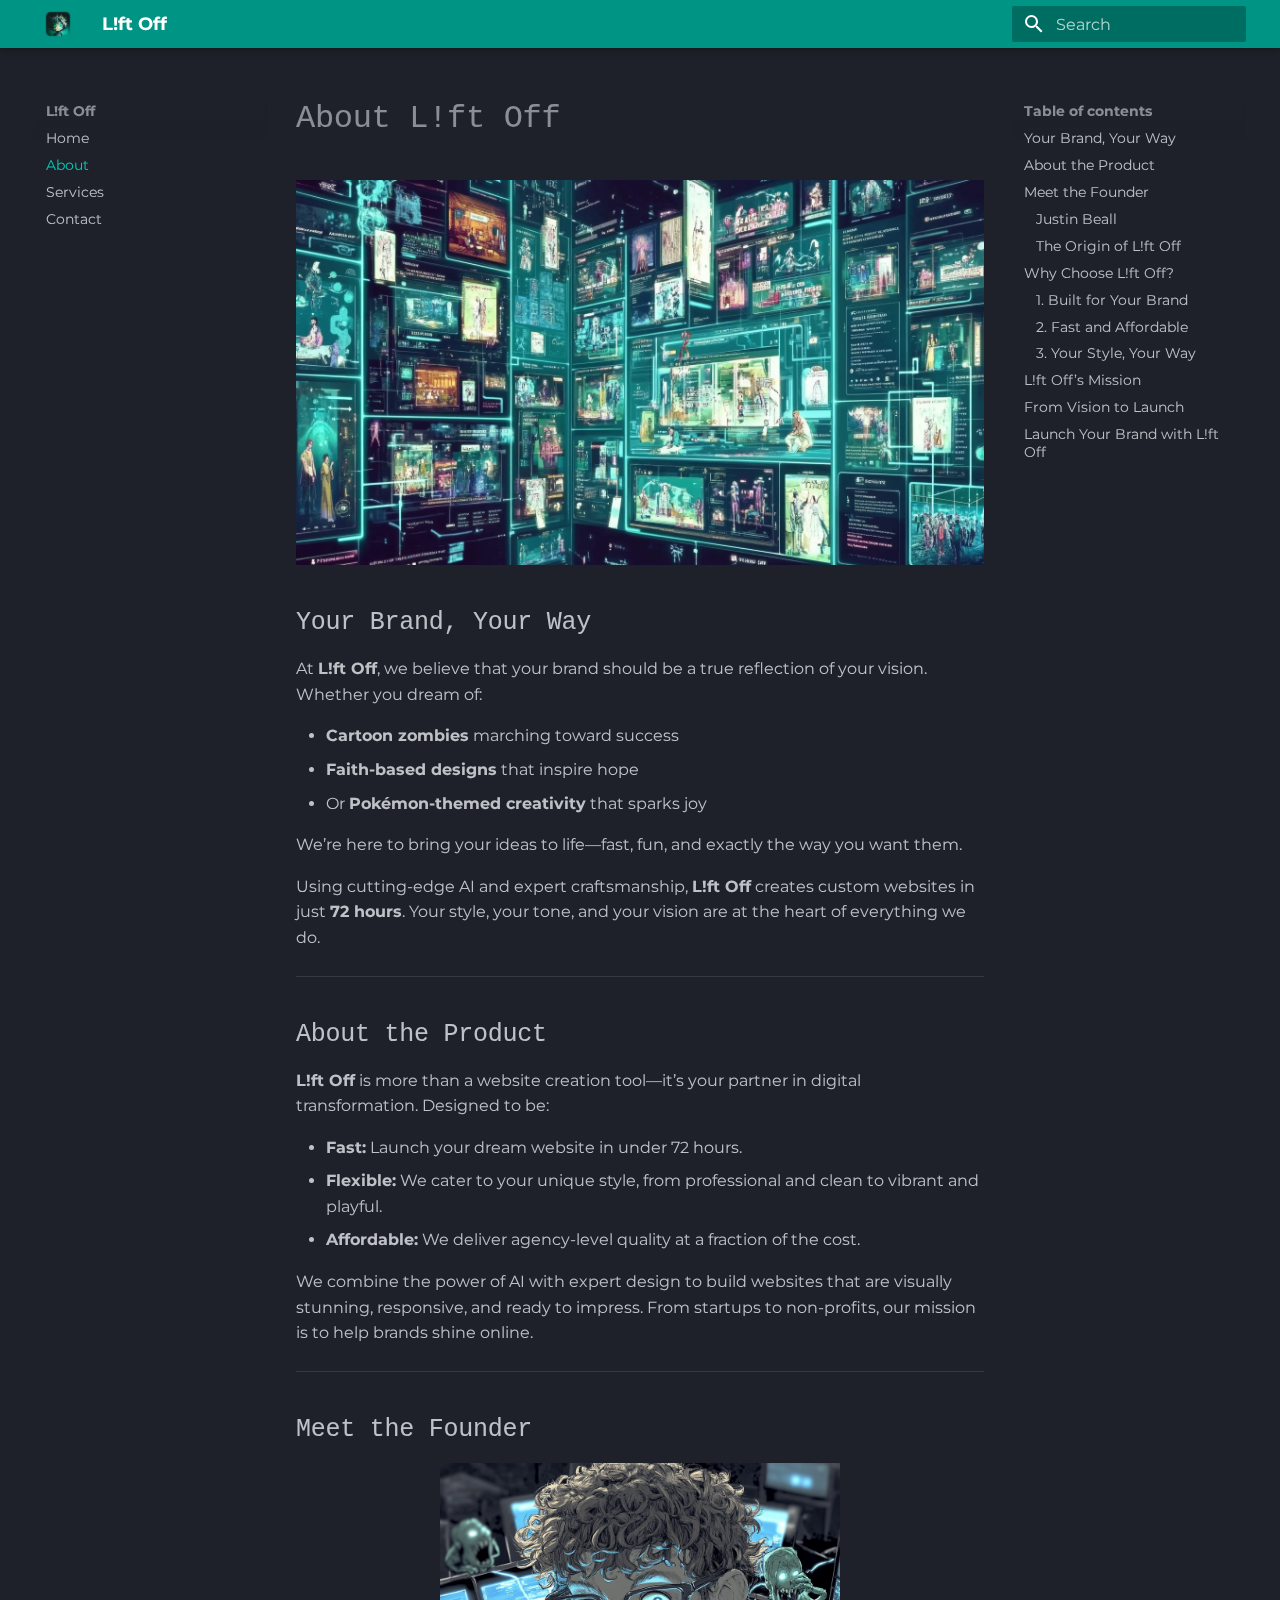
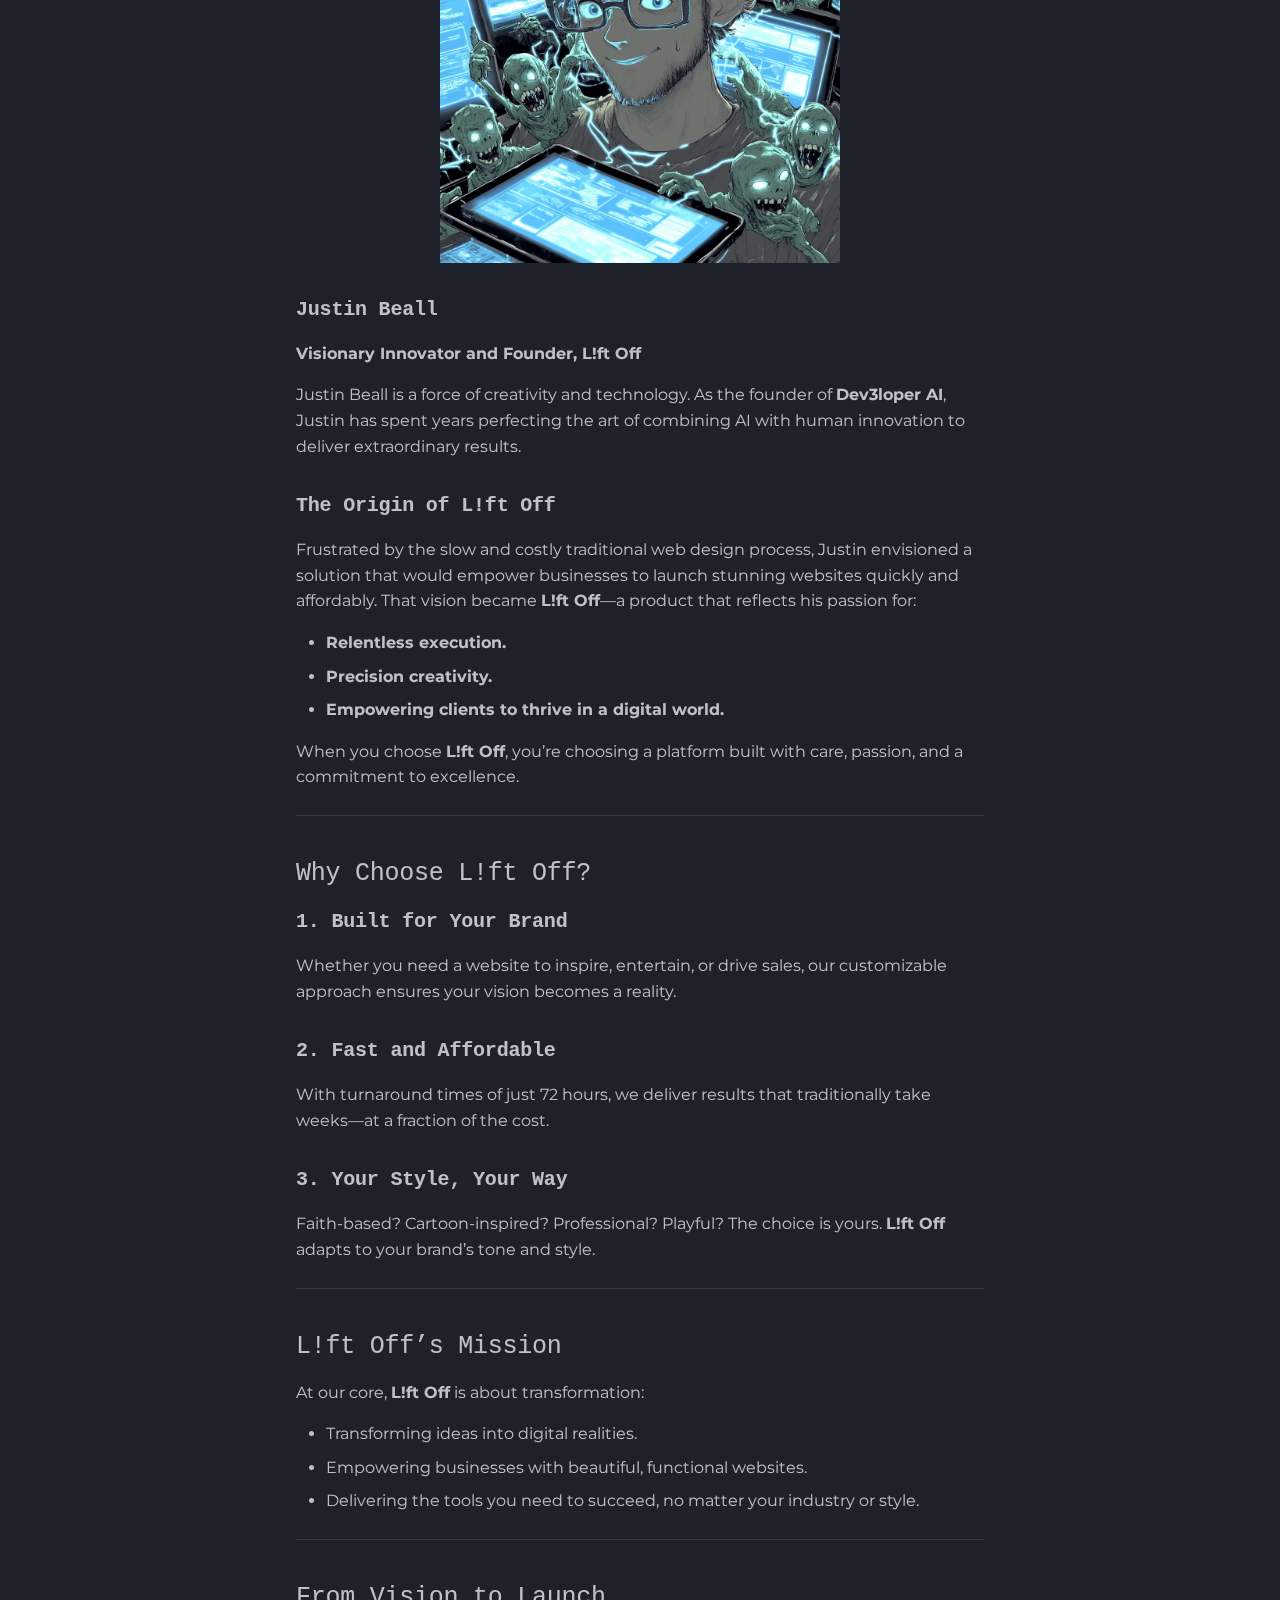
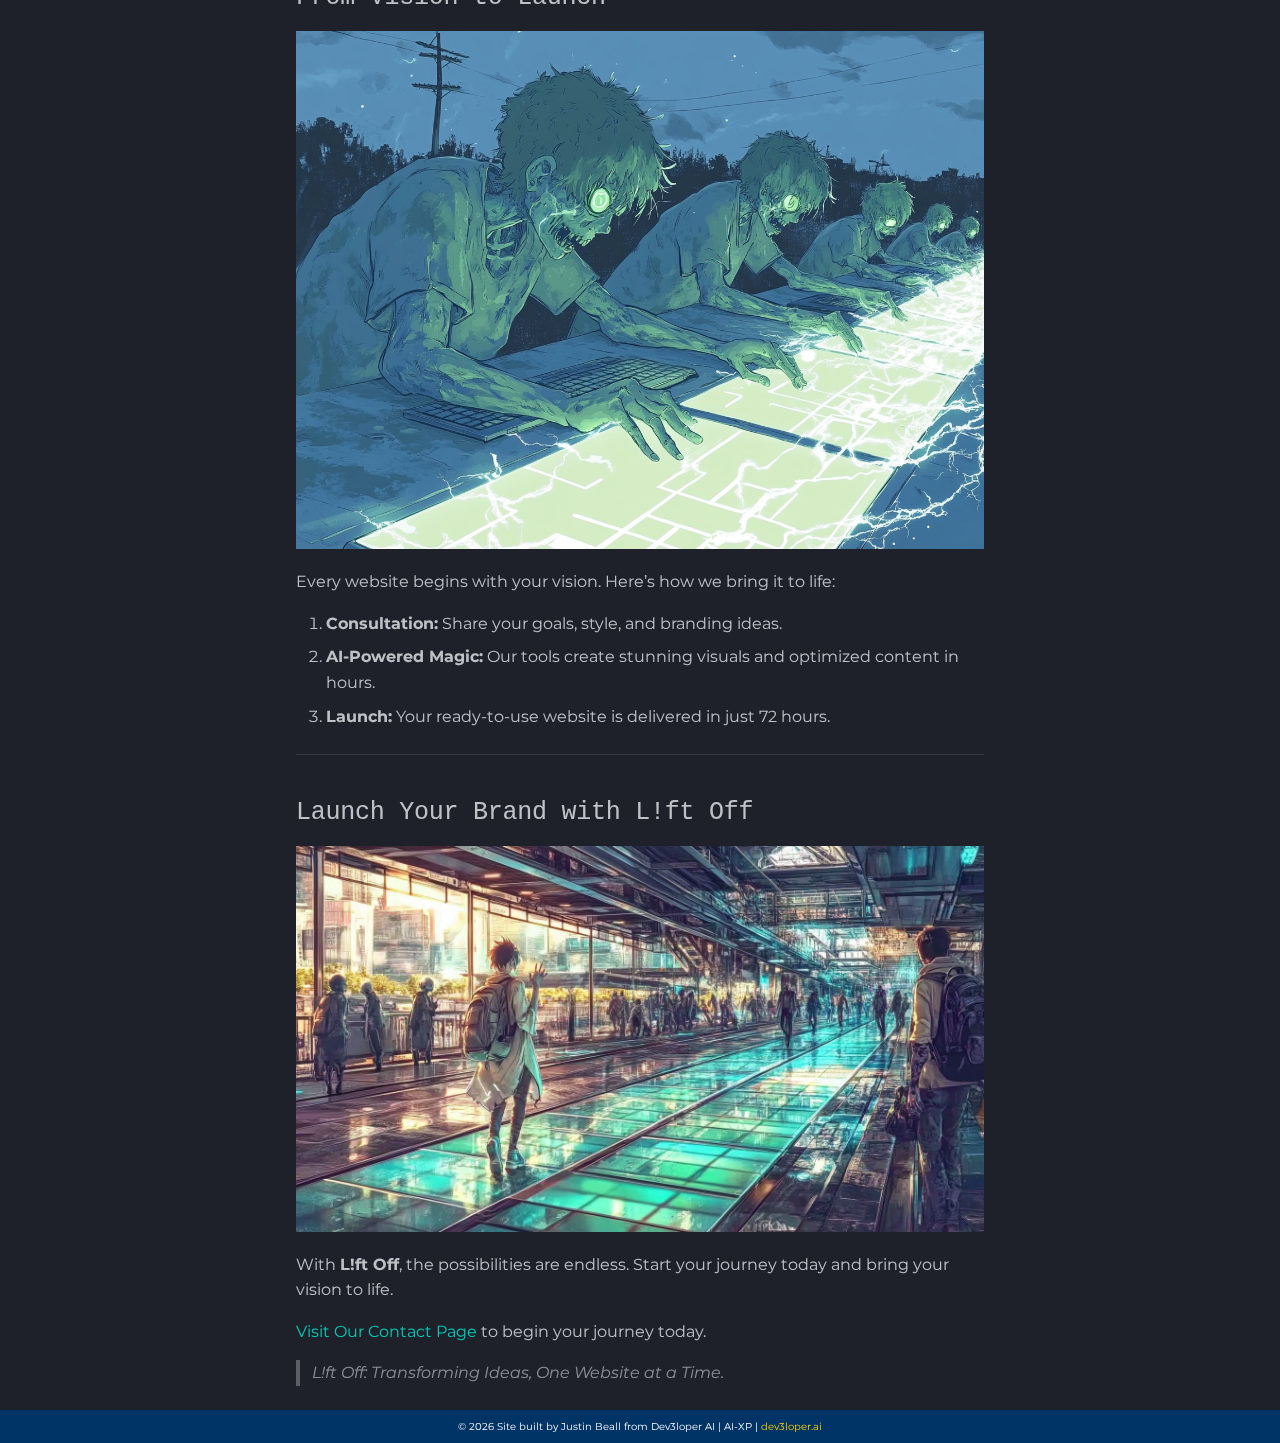
==== commit ab420aa7: "Deployed 4d50d7e with MkDocs version: 1.6.1" ====
--- a/about/index.html
+++ b/about/index.html
@@ -1 +1 @@
-<!doctype html><html class=no-js lang=en><meta charset=utf-8><meta content="width=device-width,initial-scale=1" name=viewport><meta content="Learn about L!ft Off—an AI-powered website creation service delivering stunning, customized results in just 72 hours." name=description><meta content="Justin Beall" name=author><link href=https://dev3l.github.io/lift-off/about/ rel=canonical><link href=.. rel=prev><link href=../services/ rel=next><link href=../images/favicon.png rel=icon><meta content="mkdocs-1.6.1, mkdocs-material-9.5.46" name=generator><title>About L!ft Off - L!ft Off</title><link href=../assets/stylesheets/main.6f8fc17f.min.css rel=stylesheet><link href=../assets/stylesheets/palette.06af60db.min.css rel=stylesheet><link crossorigin href=https://fonts.gstatic.com rel=preconnect><link href="https://fonts.googleapis.com/css?family=Montserrat:300,300i,400,400i,700,700i%7CRoboto+Mono:400,400i,700,700i&display=fallback" rel=stylesheet><style>:root{--md-text-font:"Montserrat";--md-code-font:"Roboto Mono"}</style><link href=../stylesheets/extra.css rel=stylesheet><script>__md_scope=new URL("..",location),__md_hash=e=>[...e].reduce(((e,_)=>(e<<5)-e+_.charCodeAt(0)),0),__md_get=(e,_=localStorage,t=__md_scope)=>JSON.parse(_.getItem(t.pathname+"."+e)),__md_set=(e,_,t=localStorage,a=__md_scope)=>{try{t.setItem(a.pathname+"."+e,JSON.stringify(_))}catch(e){}}</script><meta content=About name=title><link href=https://cdnjs.cloudflare.com/ajax/libs/font-awesome/6.4.2/css/all.min.css rel=stylesheet><meta content="L!ft Off about AI website creation fast website solutions Dev3loper AI story custom website design Justin Beall" name=keywords><meta content=website property=og:type><meta content=https://dev3l.github.io/lift-off/about property=og:url><meta content=About property=og:title><meta content="Learn about L!ft Off—an AI-powered website creation service delivering stunning, customized results in just 72 hours." property=og:description><meta content=../images/about/lift-off-about-banner.png property=og:image><meta content=summary_large_image property=twitter:card><meta content=https://dev3l.github.io/lift-off/about property=twitter:url><meta content=About property=twitter:title><meta content="Learn about L!ft Off—an AI-powered website creation service delivering stunning, customized results in just 72 hours." property=twitter:description><meta content=../images/about/lift-off-about-banner.png property=twitter:image><script type=application/ld+json>{"@context": "https://schema.org", "@type": "Article", "headline": "About", "image": ["../images/about/lift-off-about-banner.png"], "datePublished": "2024-11-29 05:18:40 -0500", "dateModified": "2024-11-29 06:35:49 -0500", "author": [{"@type": "Organization", "name": "Ultralytics", "url": "https://ultralytics.com/"}], "abstract": "Learn about L!ft Off\u2014an AI-powered website creation service delivering stunning, customized results in just 72 hours."}</script><body data-md-color-accent=indigo data-md-color-primary=teal data-md-color-scheme=slate dir=ltr><input autocomplete=off class=md-toggle data-md-toggle=drawer id=__drawer type=checkbox><input autocomplete=off class=md-toggle data-md-toggle=search id=__search type=checkbox><label class=md-overlay for=__drawer></label><div data-md-component=skip><a class=md-skip href=#about-lft-off> Skip to content </a></div><div data-md-component=announce></div><header class="md-header md-header--shadow" data-md-component=header><nav class="md-header__inner md-grid" aria-label=Header><a aria-label="L!ft Off" class="md-header__button md-logo" title="L!ft Off" data-md-component=logo href=..> <img alt=logo src=../images/logo.png> </a><label class="md-header__button md-icon" for=__drawer><svg viewbox="0 0 24 24" xmlns=http://www.w3.org/2000/svg><path d="M3 6h18v2H3zm0 5h18v2H3zm0 5h18v2H3z"></path></svg></label><div class=md-header__title data-md-component=header-title><div class=md-header__ellipsis><div class=md-header__topic><span class=md-ellipsis> L!ft Off </span></div><div class=md-header__topic data-md-component=header-topic><span class=md-ellipsis> About L!ft Off </span></div></div></div><label class="md-header__button md-icon" for=__search><svg viewbox="0 0 24 24" xmlns=http://www.w3.org/2000/svg><path d="M9.5 3A6.5 6.5 0 0 1 16 9.5c0 1.61-.59 3.09-1.56 4.23l.27.27h.79l5 5-1.5 1.5-5-5v-.79l-.27-.27A6.52 6.52 0 0 1 9.5 16 6.5 6.5 0 0 1 3 9.5 6.5 6.5 0 0 1 9.5 3m0 2C7 5 5 7 5 9.5S7 14 9.5 14 14 12 14 9.5 12 5 9.5 5"></path></svg></label><div class=md-search data-md-component=search role=dialog><label class=md-search__overlay for=__search></label><div class=md-search__inner role=search><form class=md-search__form name=search><input aria-label=Search autocapitalize=off autocomplete=off autocorrect=off class=md-search__input data-md-component=search-query name=query placeholder=Search required spellcheck=false type=text><label class="md-search__icon md-icon" for=__search><svg viewbox="0 0 24 24" xmlns=http://www.w3.org/2000/svg><path d="M9.5 3A6.5 6.5 0 0 1 16 9.5c0 1.61-.59 3.09-1.56 4.23l.27.27h.79l5 5-1.5 1.5-5-5v-.79l-.27-.27A6.52 6.52 0 0 1 9.5 16 6.5 6.5 0 0 1 3 9.5 6.5 6.5 0 0 1 9.5 3m0 2C7 5 5 7 5 9.5S7 14 9.5 14 14 12 14 9.5 12 5 9.5 5"></path></svg> <svg viewbox="0 0 24 24" xmlns=http://www.w3.org/2000/svg><path d="M20 11v2H8l5.5 5.5-1.42 1.42L4.16 12l7.92-7.92L13.5 5.5 8 11z"></path></svg></label><nav aria-label=Search class=md-search__options><button class="md-search__icon md-icon" aria-label=Clear tabindex=-1 title=Clear type=reset><svg viewbox="0 0 24 24" xmlns=http://www.w3.org/2000/svg><path d="M19 6.41 17.59 5 12 10.59 6.41 5 5 6.41 10.59 12 5 17.59 6.41 19 12 13.41 17.59 19 19 17.59 13.41 12z"></path></svg></button></nav></form><div class=md-search__output><div class=md-search__scrollwrap data-md-scrollfix tabindex=0><div class=md-search-result data-md-component=search-result><div class=md-search-result__meta>Initializing search</div><ol class=md-search-result__list role=presentation></ol></div></div></div></div></div></nav></header><div class=md-container data-md-component=container><main class=md-main data-md-component=main><div class="md-main__inner md-grid"><div class="md-sidebar md-sidebar--primary" data-md-component=sidebar data-md-type=navigation><div class=md-sidebar__scrollwrap><div class=md-sidebar__inner><nav class="md-nav md-nav--primary" aria-label=Navigation data-md-level=0><label class=md-nav__title for=__drawer><a aria-label="L!ft Off" class="md-nav__button md-logo" title="L!ft Off" data-md-component=logo href=..> <img alt=logo src=../images/logo.png> </a> L!ft Off</label><ul class=md-nav__list data-md-scrollfix><li class=md-nav__item><a class=md-nav__link href=..> <span class=md-ellipsis> Home </span> </a><li class="md-nav__item md-nav__item--active"><input class="md-nav__toggle md-toggle" id=__toc type=checkbox> <label class="md-nav__link md-nav__link--active" for=__toc><span class=md-ellipsis> About </span> <span class="md-nav__icon md-icon"></span></label> <a class="md-nav__link md-nav__link--active" href=./> <span class=md-ellipsis> About </span> </a> <nav aria-label="Table of contents" class="md-nav md-nav--secondary"><label class=md-nav__title for=__toc><span class="md-nav__icon md-icon"></span> Table of contents</label><ul class=md-nav__list data-md-component=toc data-md-scrollfix><li class=md-nav__item><a class=md-nav__link href=#your-brand-your-way> <span class=md-ellipsis> Your Brand, Your Way </span> </a><li class=md-nav__item><a class=md-nav__link href=#about-the-product> <span class=md-ellipsis> About the Product </span> </a><li class=md-nav__item><a class=md-nav__link href=#meet-the-founder> <span class=md-ellipsis> Meet the Founder </span> </a> <nav aria-label="Meet the Founder" class=md-nav><ul class=md-nav__list><li class=md-nav__item><a class=md-nav__link href=#justin-beall> <span class=md-ellipsis> Justin Beall </span> </a><li class=md-nav__item><a class=md-nav__link href=#the-origin-of-lft-off> <span class=md-ellipsis> The Origin of L!ft Off </span> </a></ul></nav><li class=md-nav__item><a class=md-nav__link href=#why-choose-lft-off> <span class=md-ellipsis> Why Choose L!ft Off? </span> </a> <nav aria-label="Why Choose L!ft Off?" class=md-nav><ul class=md-nav__list><li class=md-nav__item><a class=md-nav__link href=#1-built-for-your-brand> <span class=md-ellipsis> 1. Built for Your Brand </span> </a><li class=md-nav__item><a class=md-nav__link href=#2-fast-and-affordable> <span class=md-ellipsis> 2. Fast and Affordable </span> </a><li class=md-nav__item><a class=md-nav__link href=#3-your-style-your-way> <span class=md-ellipsis> 3. Your Style, Your Way </span> </a></ul></nav><li class=md-nav__item><a class=md-nav__link href=#lft-offs-mission> <span class=md-ellipsis> L!ft Off’s Mission </span> </a><li class=md-nav__item><a class=md-nav__link href=#from-vision-to-launch> <span class=md-ellipsis> From Vision to Launch </span> </a><li class=md-nav__item><a class=md-nav__link href=#customer-spotlight> <span class=md-ellipsis> Customer Spotlight </span> </a><li class=md-nav__item><a class=md-nav__link href=#whats-next> <span class=md-ellipsis> What’s Next? </span> </a><li class=md-nav__item><a class=md-nav__link href=#launch-your-brand-with-lft-off> <span class=md-ellipsis> Launch Your Brand with L!ft Off </span> </a></ul></nav><li class=md-nav__item><a class=md-nav__link href=../services/> <span class=md-ellipsis> Services </span> </a><li class=md-nav__item><a class=md-nav__link href=../contact/> <span class=md-ellipsis> Contact </span> </a></ul></nav></div></div></div><div class="md-sidebar md-sidebar--secondary" data-md-component=sidebar data-md-type=toc><div class=md-sidebar__scrollwrap><div class=md-sidebar__inner><nav aria-label="Table of contents" class="md-nav md-nav--secondary"><label class=md-nav__title for=__toc><span class="md-nav__icon md-icon"></span> Table of contents</label><ul class=md-nav__list data-md-component=toc data-md-scrollfix><li class=md-nav__item><a class=md-nav__link href=#your-brand-your-way> <span class=md-ellipsis> Your Brand, Your Way </span> </a><li class=md-nav__item><a class=md-nav__link href=#about-the-product> <span class=md-ellipsis> About the Product </span> </a><li class=md-nav__item><a class=md-nav__link href=#meet-the-founder> <span class=md-ellipsis> Meet the Founder </span> </a> <nav aria-label="Meet the Founder" class=md-nav><ul class=md-nav__list><li class=md-nav__item><a class=md-nav__link href=#justin-beall> <span class=md-ellipsis> Justin Beall </span> </a><li class=md-nav__item><a class=md-nav__link href=#the-origin-of-lft-off> <span class=md-ellipsis> The Origin of L!ft Off </span> </a></ul></nav><li class=md-nav__item><a class=md-nav__link href=#why-choose-lft-off> <span class=md-ellipsis> Why Choose L!ft Off? </span> </a> <nav aria-label="Why Choose L!ft Off?" class=md-nav><ul class=md-nav__list><li class=md-nav__item><a class=md-nav__link href=#1-built-for-your-brand> <span class=md-ellipsis> 1. Built for Your Brand </span> </a><li class=md-nav__item><a class=md-nav__link href=#2-fast-and-affordable> <span class=md-ellipsis> 2. Fast and Affordable </span> </a><li class=md-nav__item><a class=md-nav__link href=#3-your-style-your-way> <span class=md-ellipsis> 3. Your Style, Your Way </span> </a></ul></nav><li class=md-nav__item><a class=md-nav__link href=#lft-offs-mission> <span class=md-ellipsis> L!ft Off’s Mission </span> </a><li class=md-nav__item><a class=md-nav__link href=#from-vision-to-launch> <span class=md-ellipsis> From Vision to Launch </span> </a><li class=md-nav__item><a class=md-nav__link href=#customer-spotlight> <span class=md-ellipsis> Customer Spotlight </span> </a><li class=md-nav__item><a class=md-nav__link href=#whats-next> <span class=md-ellipsis> What’s Next? </span> </a><li class=md-nav__item><a class=md-nav__link href=#launch-your-brand-with-lft-off> <span class=md-ellipsis> Launch Your Brand with L!ft Off </span> </a></ul></nav></div></div></div><div class=md-content data-md-component=content><article class="md-content__inner md-typeset"><h1 id=about-lft-off>About L!ft Off<a title="Permanent link" class=headerlink href=#about-lft-off>¶</a></h1><p><img alt="A glowing digital skyline representing L!ft Off's mission to bring brands to life" style="width:100%;max-width:800px;margin:auto auto 20px;display:block" src=../images/about/lift-off-about-banner.png><h2 id=your-brand-your-way><strong>Your Brand, Your Way</strong><a title="Permanent link" class=headerlink href=#your-brand-your-way>¶</a></h2><p>At <strong>L!ft Off</strong>, we believe that your brand should be a true reflection of your vision. Whether you dream of:<ul><li><strong>Cartoon zombies</strong> marching toward success,<li><strong>Faith-based designs</strong> that inspire hope,<li>Or <strong>Pokémon-themed creativity</strong> that sparks joy,</ul><p>We’re here to bring your ideas to life—fast, fun, and exactly the way you want them.<p>Using cutting-edge AI and expert craftsmanship, <strong>L!ft Off</strong> creates custom websites in just <strong>72 hours</strong>. Your style, your tone, and your vision are at the heart of everything we do.<hr><h2 id=about-the-product><strong>About the Product</strong><a title="Permanent link" class=headerlink href=#about-the-product>¶</a></h2><p><strong>L!ft Off</strong> is more than a website creation tool—it’s your partner in digital transformation. Designed to be:<ul><li><strong>Fast:</strong> Launch your dream website in under 72 hours.<li><strong>Flexible:</strong> We cater to your unique style, from professional and clean to vibrant and playful.<li><strong>Affordable:</strong> We deliver agency-level quality at a fraction of the cost.</ul><p>We combine the power of AI with expert design to build websites that are visually stunning, responsive, and ready to impress. From startups to non-profits, our mission is to help brands shine online.<hr><h2 id=meet-the-founder><strong>Meet the Founder</strong><a title="Permanent link" class=headerlink href=#meet-the-founder>¶</a></h2><p><img alt="Portrait of Justin Beall, founder of L!ft Off" style="width:100%;max-width:400px;margin:auto auto 20px;display:block" src=../images/about/justin-beall-portrait.png><h3 id=justin-beall><strong>Justin Beall</strong><a title="Permanent link" class=headerlink href=#justin-beall>¶</a></h3><p><strong>Visionary Innovator and Founder, L!ft Off</strong><p>Justin Beall is a force of creativity and technology. As the founder of <strong>Dev3loper AI</strong>, Justin has spent years perfecting the art of combining AI with human innovation to deliver extraordinary results.<h3 id=the-origin-of-lft-off><strong>The Origin of L!ft Off</strong><a title="Permanent link" class=headerlink href=#the-origin-of-lft-off>¶</a></h3><p>Frustrated by the slow and costly traditional web design process, Justin envisioned a solution that would empower businesses to launch stunning websites quickly and affordably. That vision became <strong>L!ft Off</strong>—a product that reflects his passion for:<ul><li><strong>Relentless execution.</strong><li><strong>Precision creativity.</strong><li><strong>Empowering clients to thrive in a digital world.</strong></ul><p>When you choose <strong>L!ft Off</strong>, you’re choosing a platform built with care, passion, and a commitment to excellence.<hr><h2 id=why-choose-lft-off><strong>Why Choose L!ft Off?</strong><a title="Permanent link" class=headerlink href=#why-choose-lft-off>¶</a></h2><h3 id=1-built-for-your-brand><strong>1. Built for Your Brand</strong><a title="Permanent link" class=headerlink href=#1-built-for-your-brand>¶</a></h3><p>Whether you need a website to inspire, entertain, or drive sales, our customizable approach ensures your vision becomes a reality.<h3 id=2-fast-and-affordable><strong>2. Fast and Affordable</strong><a title="Permanent link" class=headerlink href=#2-fast-and-affordable>¶</a></h3><p>With turnaround times of just 72 hours, we deliver results that traditionally take weeks—at a fraction of the cost.<h3 id=3-your-style-your-way><strong>3. Your Style, Your Way</strong><a title="Permanent link" class=headerlink href=#3-your-style-your-way>¶</a></h3><p>Faith-based? Cartoon-inspired? Professional? Playful? The choice is yours. <strong>L!ft Off</strong> adapts to your brand’s tone and style.<hr><h2 id=lft-offs-mission><strong>L!ft Off’s Mission</strong><a title="Permanent link" class=headerlink href=#lft-offs-mission>¶</a></h2><p>At our core, <strong>L!ft Off</strong> is about transformation:<ul><li>Transforming ideas into digital realities.<li>Empowering businesses with beautiful, functional websites.<li>Delivering the tools you need to succeed, no matter your industry or style.</ul><hr><h2 id=from-vision-to-launch><strong>From Vision to Launch</strong><a title="Permanent link" class=headerlink href=#from-vision-to-launch>¶</a></h2><p><img alt="Illustration of the L!ft Off process: fast, flexible, and customized website creation" style="width:100%;max-width:800px;margin:auto auto 20px;display:block" src=../images/about/lift-off-process.png><p>Every website begins with your vision. Here’s how we bring it to life:<ol><li><strong>Consultation:</strong> Share your goals, style, and branding ideas.<li><strong>AI-Powered Magic:</strong> Our tools create stunning visuals and optimized content in hours.<li><strong>Launch:</strong> Your ready-to-use website is delivered in just 72 hours.</ol><hr><h2 id=customer-spotlight><strong>Customer Spotlight</strong><a title="Permanent link" class=headerlink href=#customer-spotlight>¶</a></h2><p>We’ve built websites for a wide range of clients, including:<ul><li><strong>Faith-based organizations:</strong> <em>Spreading hope through inspiring digital designs.</em><li><strong>Creative businesses:</strong> <em>Cartoon-inspired websites that entertain and engage.</em><li><strong>Startups and non-profits:</strong> <em>Affordable, professional sites that drive impact.</em></ul><hr><h2 id=whats-next><strong>What’s Next?</strong><a title="Permanent link" class=headerlink href=#whats-next>¶</a></h2><p>Your website is your brand’s first impression. Let <strong>L!ft Off</strong> make it extraordinary. Ready to get started?<p><a href=../contact/>Visit Our Contact Page</a> to begin your journey today.<hr><h2 id=launch-your-brand-with-lft-off><strong>Launch Your Brand with L!ft Off</strong><a title="Permanent link" class=headerlink href=#launch-your-brand-with-lft-off>¶</a></h2><p><img alt="A glowing digital pathway representing transformation with L!ft Off" style="width:100%;max-width:800px;margin:auto auto 20px;display:block" src=../images/cta-pathway.png><p>With <strong>L!ft Off</strong>, the possibilities are endless. Start your journey today and bring your vision to life.<blockquote><p><em>L!ft Off: Transforming Ideas, One Website at a Time.</em></blockquote><div class=share-buttons><button class="share-button hover-item" onclick="window.open('https://twitter.com/intent/tweet?url=https://dev3l.github.io/lift-off/about', 'TwitterShare', 'width=550,height=680,menubar=no,toolbar=no'); return false;"><i class="fa-brands fa-x-twitter"></i> Tweet</button><button class="share-button hover-item linkedin" onclick="window.open('https://www.linkedin.com/shareArticle?url=https://dev3l.github.io/lift-off/about', 'LinkedinShare', 'width=550,height=730,menubar=no,toolbar=no'); return false;"><i class="fa-brands fa-linkedin-in"></i> Share</button></div></article></div><script>var target=document.getElementById(location.hash.slice(1));target&&target.name&&(target.checked=target.name.startsWith("__tabbed_"))</script></div></main><footer class=md-footer><div class="md-footer-meta md-typeset"><div class="md-footer-meta__inner md-grid"><div class=md-copyright>Made with <a href=https://squidfunk.github.io/mkdocs-material/ rel=noopener target=_blank> Material for MkDocs </a></div></div></div></footer></div><div class=md-dialog data-md-component=dialog><div class="md-dialog__inner md-typeset"></div></div><script id=__config type=application/json>{"base": "..", "features": [], "search": "../assets/javascripts/workers/search.6ce7567c.min.js", "translations": {"clipboard.copied": "Copied to clipboard", "clipboard.copy": "Copy to clipboard", "search.result.more.one": "1 more on this page", "search.result.more.other": "# more on this page", "search.result.none": "No matching documents", "search.result.one": "1 matching document", "search.result.other": "# matching documents", "search.result.placeholder": "Type to start searching", "search.result.term.missing": "Missing", "select.version": "Select version"}}</script><script src=../assets/javascripts/bundle.83f73b43.min.js></script><script src=../overrides/footer.js></script>+<!doctype html><html class=no-js lang=en><meta charset=utf-8><meta content="width=device-width,initial-scale=1" name=viewport><meta content="Learn about L!ft Off—an AI-powered website creation service delivering stunning, customized results in just 72 hours." name=description><meta content="Justin Beall" name=author><link href=https://dev3l.github.io/lift-off/about/ rel=canonical><link href=.. rel=prev><link href=../services/ rel=next><link href=../images/favicon.png rel=icon><meta content="mkdocs-1.6.1, mkdocs-material-9.5.46" name=generator><title>About L!ft Off - L!ft Off</title><link href=../assets/stylesheets/main.6f8fc17f.min.css rel=stylesheet><link href=../assets/stylesheets/palette.06af60db.min.css rel=stylesheet><link crossorigin href=https://fonts.gstatic.com rel=preconnect><link href="https://fonts.googleapis.com/css?family=Montserrat:300,300i,400,400i,700,700i%7CRoboto+Mono:400,400i,700,700i&display=fallback" rel=stylesheet><style>:root{--md-text-font:"Montserrat";--md-code-font:"Roboto Mono"}</style><link href=../stylesheets/extra.css rel=stylesheet><script>__md_scope=new URL("..",location),__md_hash=e=>[...e].reduce(((e,_)=>(e<<5)-e+_.charCodeAt(0)),0),__md_get=(e,_=localStorage,t=__md_scope)=>JSON.parse(_.getItem(t.pathname+"."+e)),__md_set=(e,_,t=localStorage,a=__md_scope)=>{try{t.setItem(a.pathname+"."+e,JSON.stringify(_))}catch(e){}}</script><meta content=About name=title><link href=https://cdnjs.cloudflare.com/ajax/libs/font-awesome/6.4.2/css/all.min.css rel=stylesheet><meta content="L!ft Off about AI website creation fast website solutions Dev3loper AI story custom website design Justin Beall" name=keywords><meta content=website property=og:type><meta content=https://dev3l.github.io/lift-off/about property=og:url><meta content=About property=og:title><meta content="Learn about L!ft Off—an AI-powered website creation service delivering stunning, customized results in just 72 hours." property=og:description><meta content=../images/about/lift-off-about-banner.png property=og:image><meta content=summary_large_image property=twitter:card><meta content=https://dev3l.github.io/lift-off/about property=twitter:url><meta content=About property=twitter:title><meta content="Learn about L!ft Off—an AI-powered website creation service delivering stunning, customized results in just 72 hours." property=twitter:description><meta content=../images/about/lift-off-about-banner.png property=twitter:image><script type=application/ld+json>{"@context": "https://schema.org", "@type": "Article", "headline": "About", "image": ["../images/about/lift-off-about-banner.png"], "datePublished": "2024-11-29 05:18:40 -0500", "dateModified": "2024-11-29 07:05:20 -0500", "author": [{"@type": "Organization", "name": "Ultralytics", "url": "https://ultralytics.com/"}], "abstract": "Learn about L!ft Off\u2014an AI-powered website creation service delivering stunning, customized results in just 72 hours."}</script><body data-md-color-accent=indigo data-md-color-primary=teal data-md-color-scheme=slate dir=ltr><input autocomplete=off class=md-toggle data-md-toggle=drawer id=__drawer type=checkbox><input autocomplete=off class=md-toggle data-md-toggle=search id=__search type=checkbox><label class=md-overlay for=__drawer></label><div data-md-component=skip><a class=md-skip href=#about-lft-off> Skip to content </a></div><div data-md-component=announce></div><header class="md-header md-header--shadow" data-md-component=header><nav class="md-header__inner md-grid" aria-label=Header><a aria-label="L!ft Off" class="md-header__button md-logo" title="L!ft Off" data-md-component=logo href=..> <img alt=logo src=../images/logo.png> </a><label class="md-header__button md-icon" for=__drawer><svg viewbox="0 0 24 24" xmlns=http://www.w3.org/2000/svg><path d="M3 6h18v2H3zm0 5h18v2H3zm0 5h18v2H3z"></path></svg></label><div class=md-header__title data-md-component=header-title><div class=md-header__ellipsis><div class=md-header__topic><span class=md-ellipsis> L!ft Off </span></div><div class=md-header__topic data-md-component=header-topic><span class=md-ellipsis> About L!ft Off </span></div></div></div><label class="md-header__button md-icon" for=__search><svg viewbox="0 0 24 24" xmlns=http://www.w3.org/2000/svg><path d="M9.5 3A6.5 6.5 0 0 1 16 9.5c0 1.61-.59 3.09-1.56 4.23l.27.27h.79l5 5-1.5 1.5-5-5v-.79l-.27-.27A6.52 6.52 0 0 1 9.5 16 6.5 6.5 0 0 1 3 9.5 6.5 6.5 0 0 1 9.5 3m0 2C7 5 5 7 5 9.5S7 14 9.5 14 14 12 14 9.5 12 5 9.5 5"></path></svg></label><div class=md-search data-md-component=search role=dialog><label class=md-search__overlay for=__search></label><div class=md-search__inner role=search><form class=md-search__form name=search><input aria-label=Search autocapitalize=off autocomplete=off autocorrect=off class=md-search__input data-md-component=search-query name=query placeholder=Search required spellcheck=false type=text><label class="md-search__icon md-icon" for=__search><svg viewbox="0 0 24 24" xmlns=http://www.w3.org/2000/svg><path d="M9.5 3A6.5 6.5 0 0 1 16 9.5c0 1.61-.59 3.09-1.56 4.23l.27.27h.79l5 5-1.5 1.5-5-5v-.79l-.27-.27A6.52 6.52 0 0 1 9.5 16 6.5 6.5 0 0 1 3 9.5 6.5 6.5 0 0 1 9.5 3m0 2C7 5 5 7 5 9.5S7 14 9.5 14 14 12 14 9.5 12 5 9.5 5"></path></svg> <svg viewbox="0 0 24 24" xmlns=http://www.w3.org/2000/svg><path d="M20 11v2H8l5.5 5.5-1.42 1.42L4.16 12l7.92-7.92L13.5 5.5 8 11z"></path></svg></label><nav aria-label=Search class=md-search__options><button class="md-search__icon md-icon" aria-label=Clear tabindex=-1 title=Clear type=reset><svg viewbox="0 0 24 24" xmlns=http://www.w3.org/2000/svg><path d="M19 6.41 17.59 5 12 10.59 6.41 5 5 6.41 10.59 12 5 17.59 6.41 19 12 13.41 17.59 19 19 17.59 13.41 12z"></path></svg></button></nav></form><div class=md-search__output><div class=md-search__scrollwrap data-md-scrollfix tabindex=0><div class=md-search-result data-md-component=search-result><div class=md-search-result__meta>Initializing search</div><ol class=md-search-result__list role=presentation></ol></div></div></div></div></div></nav></header><div class=md-container data-md-component=container><main class=md-main data-md-component=main><div class="md-main__inner md-grid"><div class="md-sidebar md-sidebar--primary" data-md-component=sidebar data-md-type=navigation><div class=md-sidebar__scrollwrap><div class=md-sidebar__inner><nav class="md-nav md-nav--primary" aria-label=Navigation data-md-level=0><label class=md-nav__title for=__drawer><a aria-label="L!ft Off" class="md-nav__button md-logo" title="L!ft Off" data-md-component=logo href=..> <img alt=logo src=../images/logo.png> </a> L!ft Off</label><ul class=md-nav__list data-md-scrollfix><li class=md-nav__item><a class=md-nav__link href=..> <span class=md-ellipsis> Home </span> </a><li class="md-nav__item md-nav__item--active"><input class="md-nav__toggle md-toggle" id=__toc type=checkbox> <label class="md-nav__link md-nav__link--active" for=__toc><span class=md-ellipsis> About </span> <span class="md-nav__icon md-icon"></span></label> <a class="md-nav__link md-nav__link--active" href=./> <span class=md-ellipsis> About </span> </a> <nav aria-label="Table of contents" class="md-nav md-nav--secondary"><label class=md-nav__title for=__toc><span class="md-nav__icon md-icon"></span> Table of contents</label><ul class=md-nav__list data-md-component=toc data-md-scrollfix><li class=md-nav__item><a class=md-nav__link href=#your-brand-your-way> <span class=md-ellipsis> Your Brand, Your Way </span> </a><li class=md-nav__item><a class=md-nav__link href=#about-the-product> <span class=md-ellipsis> About the Product </span> </a><li class=md-nav__item><a class=md-nav__link href=#meet-the-founder> <span class=md-ellipsis> Meet the Founder </span> </a> <nav aria-label="Meet the Founder" class=md-nav><ul class=md-nav__list><li class=md-nav__item><a class=md-nav__link href=#justin-beall> <span class=md-ellipsis> Justin Beall </span> </a><li class=md-nav__item><a class=md-nav__link href=#the-origin-of-lft-off> <span class=md-ellipsis> The Origin of L!ft Off </span> </a></ul></nav><li class=md-nav__item><a class=md-nav__link href=#why-choose-lft-off> <span class=md-ellipsis> Why Choose L!ft Off? </span> </a> <nav aria-label="Why Choose L!ft Off?" class=md-nav><ul class=md-nav__list><li class=md-nav__item><a class=md-nav__link href=#1-built-for-your-brand> <span class=md-ellipsis> 1. Built for Your Brand </span> </a><li class=md-nav__item><a class=md-nav__link href=#2-fast-and-affordable> <span class=md-ellipsis> 2. Fast and Affordable </span> </a><li class=md-nav__item><a class=md-nav__link href=#3-your-style-your-way> <span class=md-ellipsis> 3. Your Style, Your Way </span> </a></ul></nav><li class=md-nav__item><a class=md-nav__link href=#lft-offs-mission> <span class=md-ellipsis> L!ft Off’s Mission </span> </a><li class=md-nav__item><a class=md-nav__link href=#from-vision-to-launch> <span class=md-ellipsis> From Vision to Launch </span> </a><li class=md-nav__item><a class=md-nav__link href=#launch-your-brand-with-lft-off> <span class=md-ellipsis> Launch Your Brand with L!ft Off </span> </a></ul></nav><li class=md-nav__item><a class=md-nav__link href=../services/> <span class=md-ellipsis> Services </span> </a><li class=md-nav__item><a class=md-nav__link href=../contact/> <span class=md-ellipsis> Contact </span> </a></ul></nav></div></div></div><div class="md-sidebar md-sidebar--secondary" data-md-component=sidebar data-md-type=toc><div class=md-sidebar__scrollwrap><div class=md-sidebar__inner><nav aria-label="Table of contents" class="md-nav md-nav--secondary"><label class=md-nav__title for=__toc><span class="md-nav__icon md-icon"></span> Table of contents</label><ul class=md-nav__list data-md-component=toc data-md-scrollfix><li class=md-nav__item><a class=md-nav__link href=#your-brand-your-way> <span class=md-ellipsis> Your Brand, Your Way </span> </a><li class=md-nav__item><a class=md-nav__link href=#about-the-product> <span class=md-ellipsis> About the Product </span> </a><li class=md-nav__item><a class=md-nav__link href=#meet-the-founder> <span class=md-ellipsis> Meet the Founder </span> </a> <nav aria-label="Meet the Founder" class=md-nav><ul class=md-nav__list><li class=md-nav__item><a class=md-nav__link href=#justin-beall> <span class=md-ellipsis> Justin Beall </span> </a><li class=md-nav__item><a class=md-nav__link href=#the-origin-of-lft-off> <span class=md-ellipsis> The Origin of L!ft Off </span> </a></ul></nav><li class=md-nav__item><a class=md-nav__link href=#why-choose-lft-off> <span class=md-ellipsis> Why Choose L!ft Off? </span> </a> <nav aria-label="Why Choose L!ft Off?" class=md-nav><ul class=md-nav__list><li class=md-nav__item><a class=md-nav__link href=#1-built-for-your-brand> <span class=md-ellipsis> 1. Built for Your Brand </span> </a><li class=md-nav__item><a class=md-nav__link href=#2-fast-and-affordable> <span class=md-ellipsis> 2. Fast and Affordable </span> </a><li class=md-nav__item><a class=md-nav__link href=#3-your-style-your-way> <span class=md-ellipsis> 3. Your Style, Your Way </span> </a></ul></nav><li class=md-nav__item><a class=md-nav__link href=#lft-offs-mission> <span class=md-ellipsis> L!ft Off’s Mission </span> </a><li class=md-nav__item><a class=md-nav__link href=#from-vision-to-launch> <span class=md-ellipsis> From Vision to Launch </span> </a><li class=md-nav__item><a class=md-nav__link href=#launch-your-brand-with-lft-off> <span class=md-ellipsis> Launch Your Brand with L!ft Off </span> </a></ul></nav></div></div></div><div class=md-content data-md-component=content><article class="md-content__inner md-typeset"><h1 id=about-lft-off>About L!ft Off<a title="Permanent link" class=headerlink href=#about-lft-off>¶</a></h1><p><img alt="A glowing digital skyline representing L!ft Off's mission to bring brands to life" style="width:100%;max-width:800px;margin:auto auto 20px;display:block" src=../images/about/lift-off-about-banner.png><h2 id=your-brand-your-way><strong>Your Brand, Your Way</strong><a title="Permanent link" class=headerlink href=#your-brand-your-way>¶</a></h2><p>At <strong>L!ft Off</strong>, we believe that your brand should be a true reflection of your vision. Whether you dream of:<ul><li><strong>Cartoon zombies</strong> marching toward success<li><strong>Faith-based designs</strong> that inspire hope<li>Or <strong>Pokémon-themed creativity</strong> that sparks joy</ul><p>We’re here to bring your ideas to life—fast, fun, and exactly the way you want them.<p>Using cutting-edge AI and expert craftsmanship, <strong>L!ft Off</strong> creates custom websites in just <strong>72 hours</strong>. Your style, your tone, and your vision are at the heart of everything we do.<hr><h2 id=about-the-product><strong>About the Product</strong><a title="Permanent link" class=headerlink href=#about-the-product>¶</a></h2><p><strong>L!ft Off</strong> is more than a website creation tool—it’s your partner in digital transformation. Designed to be:<ul><li><strong>Fast:</strong> Launch your dream website in under 72 hours.<li><strong>Flexible:</strong> We cater to your unique style, from professional and clean to vibrant and playful.<li><strong>Affordable:</strong> We deliver agency-level quality at a fraction of the cost.</ul><p>We combine the power of AI with expert design to build websites that are visually stunning, responsive, and ready to impress. From startups to non-profits, our mission is to help brands shine online.<hr><h2 id=meet-the-founder><strong>Meet the Founder</strong><a title="Permanent link" class=headerlink href=#meet-the-founder>¶</a></h2><p><img alt="Portrait of Justin Beall, founder of L!ft Off" style="width:100%;max-width:400px;margin:auto auto 20px;display:block" src=../images/about/justin-beall-portrait.png><h3 id=justin-beall><strong>Justin Beall</strong><a title="Permanent link" class=headerlink href=#justin-beall>¶</a></h3><p><strong>Visionary Innovator and Founder, L!ft Off</strong><p>Justin Beall is a force of creativity and technology. As the founder of <strong>Dev3loper AI</strong>, Justin has spent years perfecting the art of combining AI with human innovation to deliver extraordinary results.<h3 id=the-origin-of-lft-off><strong>The Origin of L!ft Off</strong><a title="Permanent link" class=headerlink href=#the-origin-of-lft-off>¶</a></h3><p>Frustrated by the slow and costly traditional web design process, Justin envisioned a solution that would empower businesses to launch stunning websites quickly and affordably. That vision became <strong>L!ft Off</strong>—a product that reflects his passion for:<ul><li><strong>Relentless execution.</strong><li><strong>Precision creativity.</strong><li><strong>Empowering clients to thrive in a digital world.</strong></ul><p>When you choose <strong>L!ft Off</strong>, you’re choosing a platform built with care, passion, and a commitment to excellence.<hr><h2 id=why-choose-lft-off><strong>Why Choose L!ft Off?</strong><a title="Permanent link" class=headerlink href=#why-choose-lft-off>¶</a></h2><h3 id=1-built-for-your-brand><strong>1. Built for Your Brand</strong><a title="Permanent link" class=headerlink href=#1-built-for-your-brand>¶</a></h3><p>Whether you need a website to inspire, entertain, or drive sales, our customizable approach ensures your vision becomes a reality.<h3 id=2-fast-and-affordable><strong>2. Fast and Affordable</strong><a title="Permanent link" class=headerlink href=#2-fast-and-affordable>¶</a></h3><p>With turnaround times of just 72 hours, we deliver results that traditionally take weeks—at a fraction of the cost.<h3 id=3-your-style-your-way><strong>3. Your Style, Your Way</strong><a title="Permanent link" class=headerlink href=#3-your-style-your-way>¶</a></h3><p>Faith-based? Cartoon-inspired? Professional? Playful? The choice is yours. <strong>L!ft Off</strong> adapts to your brand’s tone and style.<hr><h2 id=lft-offs-mission><strong>L!ft Off’s Mission</strong><a title="Permanent link" class=headerlink href=#lft-offs-mission>¶</a></h2><p>At our core, <strong>L!ft Off</strong> is about transformation:<ul><li>Transforming ideas into digital realities.<li>Empowering businesses with beautiful, functional websites.<li>Delivering the tools you need to succeed, no matter your industry or style.</ul><hr><h2 id=from-vision-to-launch><strong>From Vision to Launch</strong><a title="Permanent link" class=headerlink href=#from-vision-to-launch>¶</a></h2><p><img alt="Illustration of the L!ft Off process: fast, flexible, and customized website creation" style="width:100%;max-width:800px;margin:auto auto 20px;display:block" src=../images/about/lift-off-process.png><p>Every website begins with your vision. Here’s how we bring it to life:<ol><li><strong>Consultation:</strong> Share your goals, style, and branding ideas.<li><strong>AI-Powered Magic:</strong> Our tools create stunning visuals and optimized content in hours.<li><strong>Launch:</strong> Your ready-to-use website is delivered in just 72 hours.</ol><hr><h2 id=launch-your-brand-with-lft-off><strong>Launch Your Brand with L!ft Off</strong><a title="Permanent link" class=headerlink href=#launch-your-brand-with-lft-off>¶</a></h2><p><img alt="A glowing digital pathway representing transformation with L!ft Off" style="width:100%;max-width:800px;margin:auto auto 20px;display:block" src=../images/cta-pathway.png><p>With <strong>L!ft Off</strong>, the possibilities are endless. Start your journey today and bring your vision to life.<p><a href=../contact/>Visit Our Contact Page</a> to begin your journey today.<blockquote><p><em>L!ft Off: Transforming Ideas, One Website at a Time.</em></blockquote><div class=share-buttons><button class="share-button hover-item" onclick="window.open('https://twitter.com/intent/tweet?url=https://dev3l.github.io/lift-off/about', 'TwitterShare', 'width=550,height=680,menubar=no,toolbar=no'); return false;"><i class="fa-brands fa-x-twitter"></i> Tweet</button><button class="share-button hover-item linkedin" onclick="window.open('https://www.linkedin.com/shareArticle?url=https://dev3l.github.io/lift-off/about', 'LinkedinShare', 'width=550,height=730,menubar=no,toolbar=no'); return false;"><i class="fa-brands fa-linkedin-in"></i> Share</button></div></article></div><script>var target=document.getElementById(location.hash.slice(1));target&&target.name&&(target.checked=target.name.startsWith("__tabbed_"))</script></div></main><footer class=md-footer><div class="md-footer-meta md-typeset"><div class="md-footer-meta__inner md-grid"><div class=md-copyright>Made with <a href=https://squidfunk.github.io/mkdocs-material/ rel=noopener target=_blank> Material for MkDocs </a></div></div></div></footer></div><div class=md-dialog data-md-component=dialog><div class="md-dialog__inner md-typeset"></div></div><script id=__config type=application/json>{"base": "..", "features": [], "search": "../assets/javascripts/workers/search.6ce7567c.min.js", "translations": {"clipboard.copied": "Copied to clipboard", "clipboard.copy": "Copy to clipboard", "search.result.more.one": "1 more on this page", "search.result.more.other": "# more on this page", "search.result.none": "No matching documents", "search.result.one": "1 matching document", "search.result.other": "# matching documents", "search.result.placeholder": "Type to start searching", "search.result.term.missing": "Missing", "select.version": "Select version"}}</script><script src=../assets/javascripts/bundle.83f73b43.min.js></script><script src=../overrides/footer.js></script>